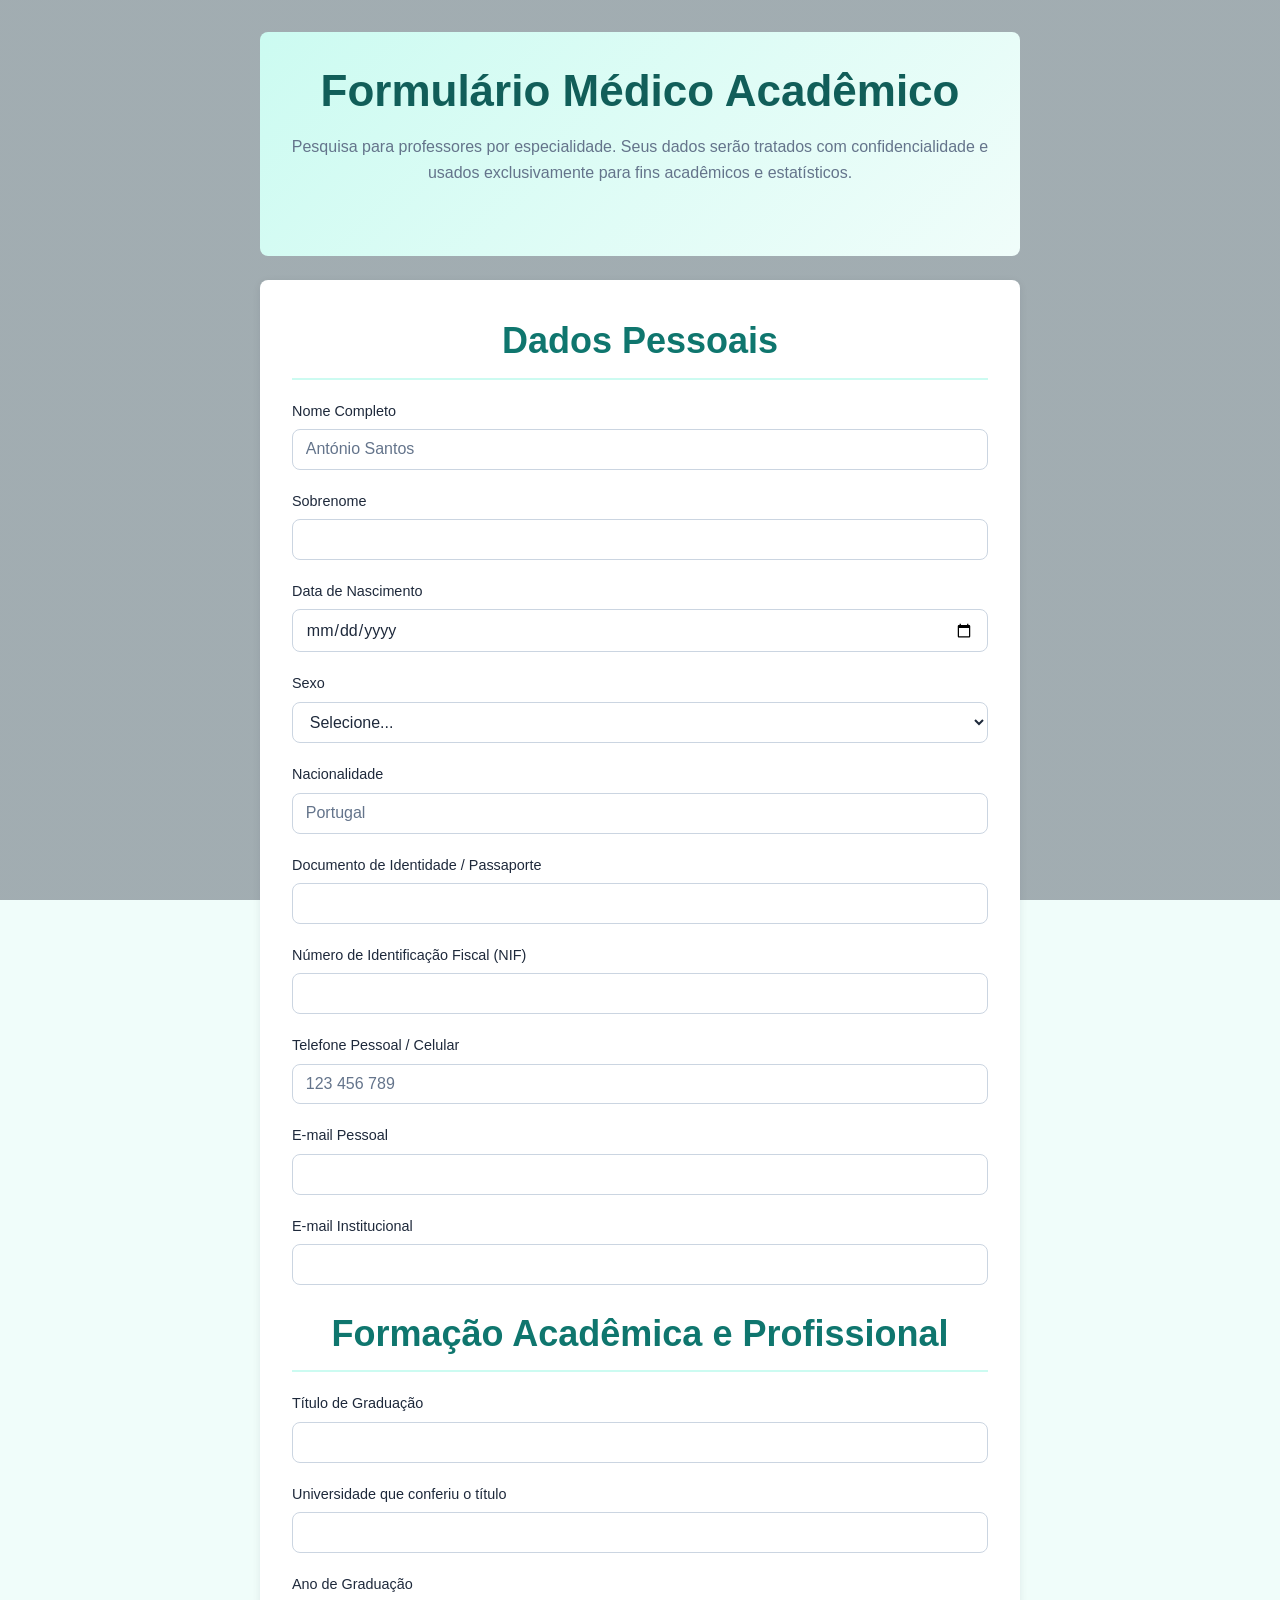
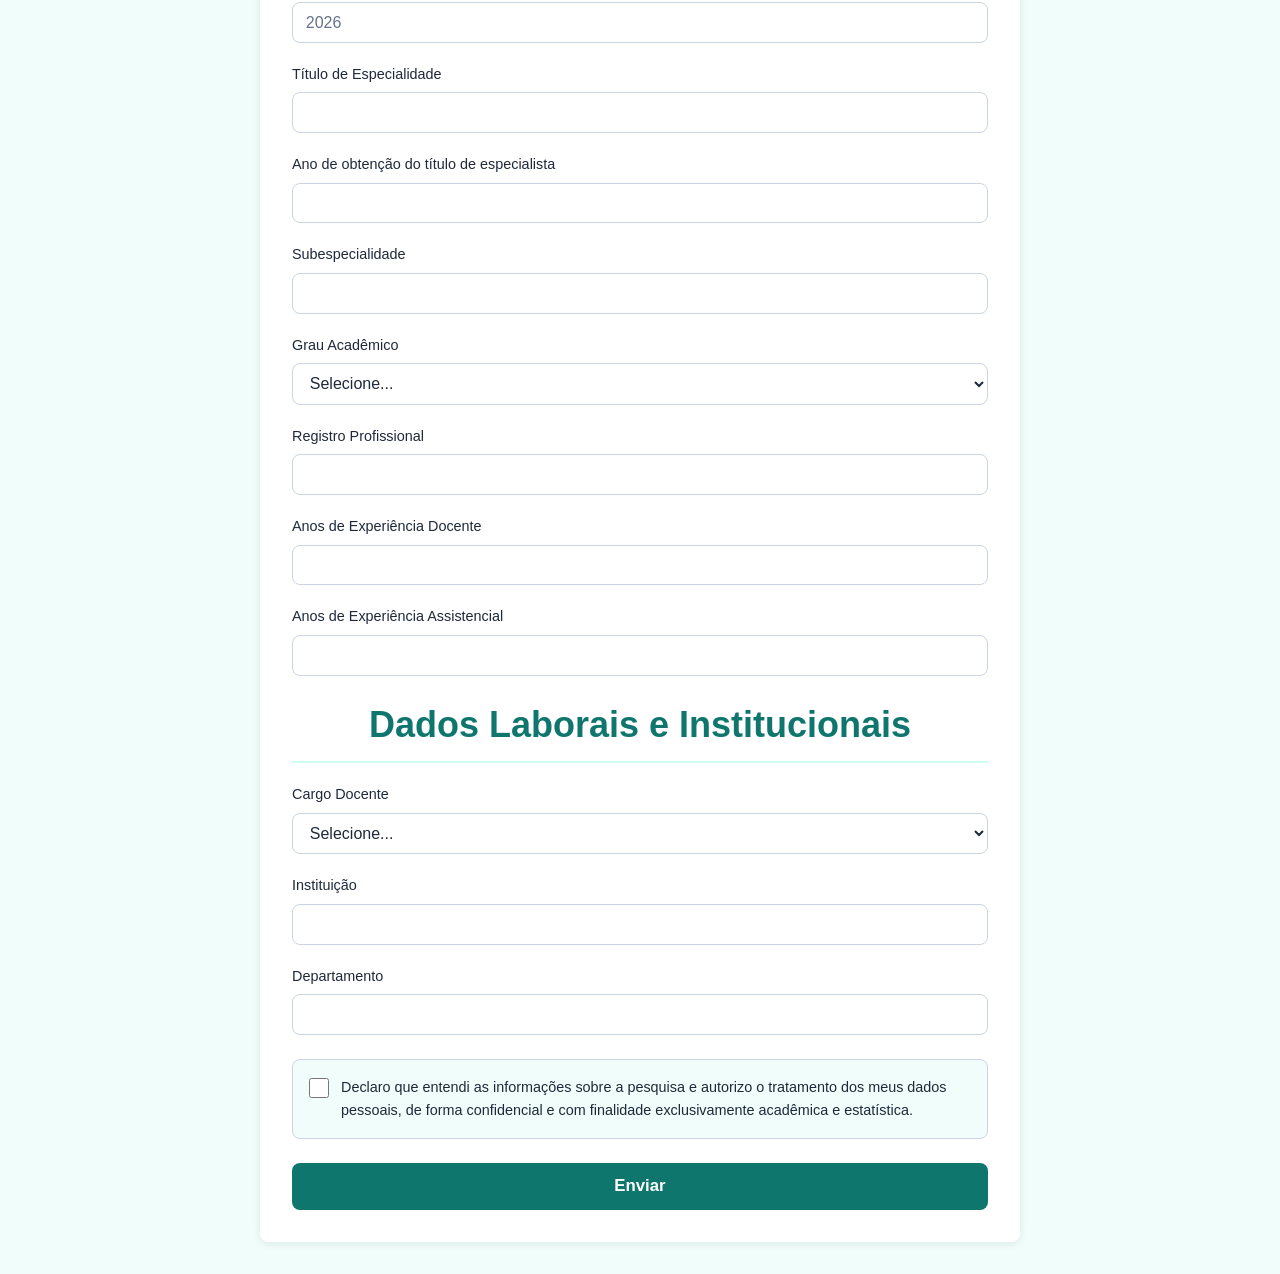
==== index.html @ b017fec6 "first commit" ====
<!DOCTYPE html>
<html lang="pt">
<head>
    <meta charset="UTF-8">
    <meta name="viewport" content="width=device-width, initial-scale=1.0">
    <title>Formulário Médico Acadêmico</title>
    <link rel="stylesheet" href="style.css">
</head>
<body>
    <div class="container">
        <main>
            <div class="contenedor-formulario">
                <h1 class="titulo-formulario">Formulário Médico Acadêmico</h1>
                <p class="subtitulo-general">Pesquisa para professores por especialidade. Seus dados serão tratados com confidencialidade e usados exclusivamente para fins acadêmicos e estatísticos.</p>
            </div>

            <form id="formulario" class="espaciado-formulario" novalidate>

                <!-- ==== Seção 1: Dados Pessoais ==== -->
                <h2 class="subtitulo">Dados Pessoais</h2>

                <div class="campo">
                    <label for="nombre" class="etiqueta">Nome Completo</label>
                    <input id="nombre" type="text" name="nombre" placeholder="António Santos" required class="entrada">
                </div>

                <div class="campo">
                    <label for="apellido" class="etiqueta">Sobrenome</label>
                    <input id="apellido" type="text" name="apellido" required class="entrada">
                </div>

                <div class="campo">
                    <label for="fecha_nacimiento" class="etiqueta">Data de Nascimento</label>
                    <input id="fecha_nacimiento" type="date" name="fecha_nacimiento" placeholder="10/10/1990" required class="entrada">
                </div>

                <div class="campo">
                    <label for="sexo" class="etiqueta">Sexo</label>
                    <select id="sexo" name="sexo" required class="entrada">
                        <option value="">Selecione...</option>
                        <option value="Masculino">Masculino</option>
                        <option value="Feminino">Feminino</option>
                        <option value="Outro">Outro</option>
                    </select>
                </div>

                <div class="campo">
                    <label for="nacionalidad" class="etiqueta">Nacionalidade</label>
                    <input id="nacionalidad" type="text" name="nacionalidad" placeholder="Portugal" required class="entrada">
                </div>

                <div class="campo">
                    <label for="documento" class="etiqueta">Documento de Identidade / Passaporte</label>
                    <input id="documento" type="text" name="documento" required class="entrada">
                </div>

                <div class="campo">
                    <label for="fiscal" class="etiqueta">Número de Identificação Fiscal (NIF)</label>
                    <input id="fiscal" type="text" name="fiscal" required class="entrada">
                </div>

                <div class="campo">
                    <label for="telefono" class="etiqueta">Telefone Pessoal / Celular</label>
                    <input id="telefono" type="tel" name="telefono" placeholder="123 456 789" required class="entrada">
                </div>

                <div class="campo">
                    <label for="correo_personal" class="etiqueta">E-mail Pessoal</label>
                    <input id="correo_personal" type="email" name="correo_personal" required class="entrada">
                </div>

                <div class="campo">
                    <label for="correo_institucional" class="etiqueta">E-mail Institucional</label>
                    <input id="correo_institucional" type="email" name="correo_institucional" required class="entrada">
                </div>

                <!-- ==== Seção 2: Formação Acadêmica e Profissional ==== -->
                <h2 class="subtitulo">Formação Acadêmica e Profissional</h2>

                <div class="campo">
                    <label for="titulo_grado" class="etiqueta">Título de Graduação</label>
                    <input id="titulo_grado" type="text" name="titulo_grado" required class="entrada">
                </div>

                <div class="campo">
                    <label for="universidad" class="etiqueta">Universidade que conferiu o título</label>
                    <input id="universidad" type="text" name="universidad" required class="entrada">
                </div>

                <div class="campo">
                    <label for="ano_graduacion" class="etiqueta">Ano de Graduação</label>
                    <input id="ano_graduacion" type="number" name="ano_graduacion" min="1900" max="2100" placeholder="2026" required class="entrada">
                </div>

                <div class="campo">
                    <label for="titulo_especialidad" class="etiqueta">Título de Especialidade</label>
                    <input id="titulo_especialidad" type="text" name="titulo_especialidad" required class="entrada">
                </div>

                <div class="campo">
                    <label for="ano_especialidad" class="etiqueta">Ano de obtenção do título de especialista</label>
                    <input id="ano_especialidad" type="number" name="ano_especialidad" min="1900" max="2100" required class="entrada">
                </div>

                <div class="campo">
                    <label for="subespecialidad" class="etiqueta">Subespecialidade</label>
                    <input id="subespecialidad" type="text" name="subespecialidad" required class="entrada">
                </div>

                <div class="campo">
                    <label for="grado_academico" class="etiqueta">Grau Acadêmico</label>
                    <select id="grado_academico" name="grado_academico" required class="entrada">
                        <option value="">Selecione...</option>
                        <option value="Graduado">Graduado</option>
                        <option value="Especialista">Especialista</option>
                        <option value="Mestre">Mestre</option>
                        <option value="Doutor">Doutor</option>
                        <option value="Pós-doutor">Pós-doutor</option>
                    </select>
                </div>

                <div class="campo">
                    <label for="registro_profesional" class="etiqueta">Registro Profissional</label>
                    <input id="registro_profesional" type="text" name="registro_profesional" required class="entrada">
                </div>

                <div class="campo">
                    <label for="anos_experiencia_docente" class="etiqueta">Anos de Experiência Docente</label>
                    <input id="anos_experiencia_docente" type="number" name="anos_experiencia_docente" min="0" max="80" required class="entrada">
                </div>

                <div class="campo">
                    <label for="anos_experiencia_assistencial" class="etiqueta">Anos de Experiência Assistencial</label>
                    <input id="anos_experiencia_assistencial" type="number" name="anos_experiencia_assistencial" min="0" max="80" required class="entrada">
                </div>

                <!-- ==== Seção 3: Dados Laborais e Institucionais ==== -->
                <h2 class="subtitulo">Dados Laborais e Institucionais</h2>

                <div class="campo">
                    <label for="cargo_docente" class="etiqueta">Cargo Docente</label>
                    <select id="cargo_docente" name="cargo_docente" required class="entrada">
                        <option value="">Selecione...</option>
                        <option value="Titular">Titular</option>
                        <option value="Associado">Associado</option>
                        <option value="Assistente">Assistente</option>
                        <option value="Convidado">Convidado</option>
                    </select>
                </div>

                <div class="campo">
                    <label for="institucion" class="etiqueta">Instituição</label>
                    <input id="institucion" type="text" name="institucion" required class="entrada">
                </div>

                <div class="campo">
                    <label for="departamento" class="etiqueta">Departamento</label>
                    <input id="departamento" type="text" name="departamento" required class="entrada">
                </div>

                <!-- ==== Consentimento informado ==== -->
                <div class="campo consentimiento">
                    <label class="etiqueta-consentimiento">
                        <input type="checkbox" id="consentimiento" name="consentimiento" value="aceito" required>
                        <span>Declaro que entendi as informações sobre a pesquisa e autorizo o tratamento dos meus dados pessoais, de forma confidencial e com finalidade exclusivamente acadêmica e estatística.</span>
                    </label>
                </div>

                <!-- ==== Botão enviar e feedback ==== -->
                <div class="estado" id="estado" role="status" aria-live="polite"></div>

                <button type="submit" id="botonEnviar" class="boton-enviar">Enviar</button>

            </form>
        </main>
    </div>
    <script>
        // URL base del backend. Dejar vacío en producción (Vercel sirve el
        // API en el mismo dominio bajo /api/*). Para desarrollo local con el
        // backend en localhost, apuntar a esta URL:
        //   window.FORMULARIO_API_URL = "http://localhost:8000";
    </script>
    <script src="app.js"></script>
</body>
</html>
---- style.css ----
/* ============================================================
   Formulário Médico Acadêmico - style.css
   Atributos/clases en español (convención de desarrollo)
   Textos visibles en portugués (contenido en el HTML)
   ============================================================ */

/* ---------- 1. Variables de paleta y tema ---------- */
:root {
    /* Paleta principal (profesional médica, tonos azules/teal) */
    --color-primario: #0f766e;          /* teal dark */
    --color-primario-oscuro: #115e59;
    --color-primario-claro: #ccfbf1;
    --color-enfasis: #047857;           /* emerald */

    /* Neutros */
    --color-fondo: #f0fdfa;
    --color-superficie: #ffffff;
    --color-texto: #1e293b;
    --color-texto-suave: #64748b;
    --color-borde: #cbd5e1;
    --color-error: #dc2626;
    --color-exito: #16a34a;
    --color-info: #2563eb;

    /* Tipografía */
    --fuente-base: "Calibri","Arial","Times New Roman";
    --tamano-base: 16px;

    /* Espaciado y forma */
    --radio-borde: 8px;
    --sombra: 0 2px 8px rgba(15, 23, 42, 0.08);

    /* Foco visible (accesibilidad) */
    --ancho-foco: 3px;
}

/* ---------- 2. Reset y base ---------- */
*,
*::before,
*::after {
    box-sizing: border-box;
    margin: 0;
    padding: 0;
}

html {
    font-size: var(--tamano-base);
}

body {
    font-family: var(--fuente-base);
    background-color: var(--color-fondo);
    /* Imagen de fondo (Unsplash) con overlay para legibilidad */
    background-image:
        linear-gradient(
            rgba(15, 23, 42, 0.35),
            rgba(15, 23, 42, 0.35)
        ),
        url("https://images.unsplash.com/photo-1579684385127-1ef15d508118?auto=format&fit=crop&w=1920&q=80");
    background-size: cover;
    background-position: center;
    background-repeat: no-repeat;
    background-attachment: fixed;
    color: var(--color-texto);
    line-height: 1.6;
    min-height: 100vh;
    padding: 2rem 1rem;
}

/* ---------- 3. Contenedor y encabezado ---------- */
.container {
    max-width: 760px;
    margin: 0 auto;
}

.titulo-formulario {
    color: var(--color-primario-oscuro);
    font-size: 2.75rem;
    font-weight: 700;
    text-align: center;
    margin-bottom: 0.5rem;
}

.subtitulo-general {
    color: var(--color-texto-suave);
    text-align: center;
    margin-bottom: 2.9rem;
}

.contenedor-formulario {
    background: linear-gradient(135deg, var(--color-primario-claro), var(--color-fondo));
    border-radius: var(--radio-borde);
    padding: 1.5rem;
    margin-bottom: 1.5rem;
}

/* ---------- 4. Formulario ---------- */
.espaciado-formulario {
    background-color: var(--color-superficie);
    border-radius: var(--radio-borde);
    padding: 2rem;
    box-shadow: var(--sombra);
}

.subtitulo {
    color: var(--color-primario);
    font-size: 2.25rem;
    font-weight: 600;
    border-bottom: 2px solid var(--color-primario-claro);
    padding-bottom: 0.5rem;
    margin: 2rem 0 1.25rem;
    font-weight: bold;
    font-display: block;
    text-align: center;
    margin-top: 10px;
}

.subtitulo:first-of-type {
    margin-top: 0;
}

/* ---------- 5. Campos ---------- */
.campo {
    margin-bottom: 1.25rem;
}

.etiqueta {
    display: block;
    font-weight: 500;
    font-size: 0.9rem;
    color: var(--color-texto);
    margin-bottom: 0.4rem;
}

.entrada {
    display: block;
    width: 100%;
    padding: 0.65rem 0.8rem;
    font-size: 1rem;
    font-family: inherit;
    color: var(--color-texto);
    background-color: var(--color-superficie);
    border: 1px solid var(--color-borde);
    border-radius: var(--radio-borde);
    transition: border-color 0.15s ease, box-shadow 0.15s ease;
}

.entrada::placeholder {
    color: var(--color-texto-suave);
}

/* Estado de error en campo (gestionado por app.js) */
.entrada.invalido {
    border-color: var(--color-error);
    box-shadow: 0 0 0 1px var(--color-error);
}

/* Foco visible (accesibilidad) */
.entrada:focus-visible {
    outline: var(--ancho-foco) solid var(--color-enfasis);
    outline-offset: 1px;
    border-color: var(--color-enfasis);
}

/* ---------- 6. Consentimiento ---------- */
.consentimiento {
    margin-top: 1.5rem;
    padding: 1rem;
    background-color: var(--color-fondo);
    border: 1px solid var(--color-borde);
    border-radius: var(--radio-borde);
}

.etiqueta-consentimiento {
    display: flex;
    align-items: flex-start;
    gap: 0.75rem;
    font-size: 0.9rem;
    color: var(--color-texto);
    cursor: pointer;
}

.etiqueta-consentimiento input[type="checkbox"] {
    width: 1.25rem;
    height: 1.25rem;
    margin-top: 0.15rem;
    accent-color: var(--color-primario);
    flex-shrink: 0;
}

/* ---------- 7. Botón enviar ---------- */
.boton-enviar {
    display: block;
    width: 100%;
    padding: 0.85rem 1rem;
    font-size: 1.05rem;
    font-weight: 600;
    font-family: inherit;
    color: #ffffff;
    background-color: var(--color-primario);
    border: none;
    border-radius: var(--radio-borde);
    cursor: pointer;
    margin-top: 1.5rem;
    transition: background-color 0.15s ease, transform 0.05s ease;
}

.boton-enviar:hover {
    background-color: var(--color-primario-oscuro);
}

.boton-enviar:active {
    transform: translateY(1px);
}

.boton-enviar:focus-visible {
    outline: var(--ancho-foco) solid var(--color-enfasis);
    outline-offset: 2px;
}

.boton-enviar:disabled {
    background-color: var(--color-texto-suave);
    cursor: not-allowed;
    opacity: 0.7;
}

/* ---------- 8. Estados de feedback (loading/success/error) ---------- */
.estado {
    margin-top: 1rem;
    padding: 0.9rem 1rem;
    border-radius: var(--radio-borde);
    font-size: 0.95rem;
    display: none;
}

.estado.visible {
    display: block;
}

.estado.estado-loading {
    background-color: var(--color-primario-claro);
    color: var(--color-primario-oscuro);
    border: 1px solid var(--color-primario);
}

.estado.estado-exito {
    background-color: #dcfce7;
    color: var(--color-exito);
    border: 1px solid var(--color-exito);
}

.estado.estado-error {
    background-color: #fee2e2;
    color: var(--color-error);
    border: 1px solid var(--color-error);
}

/* Spinner para estado loading */
.spinner {
    display: inline-block;
    width: 1rem;
    height: 1rem;
    border: 2px solid rgba(15, 118, 110, 0.3);
    border-top-color: var(--color-primario);
    border-radius: 50%;
    animation: girar 0.7s linear infinite;
    vertical-align: middle;
    margin-right: 0.5rem;
}

@keyframes girar {
    to {
        transform: rotate(360deg);
    }
}

/* ---------- 9. Responsividad ---------- */
@media (max-width: 600px) {
    body {
        padding: 1rem 0.75rem;
    }

    .espaciado-formulario {
        padding: 1.25rem;
    }

    .titulo-formulario {
        font-size: 1.4rem;
    }

    .container {
        max-width: 100%;
    }
}

/* ---------- 10. Preferencia de movimiento reducido ---------- */
@media (prefers-reduced-motion: reduce) {
    * {
        animation-duration: 0.01ms !important;
        animation-iteration-count: 1 !important;
        transition-duration: 0.01ms !important;
    }
}
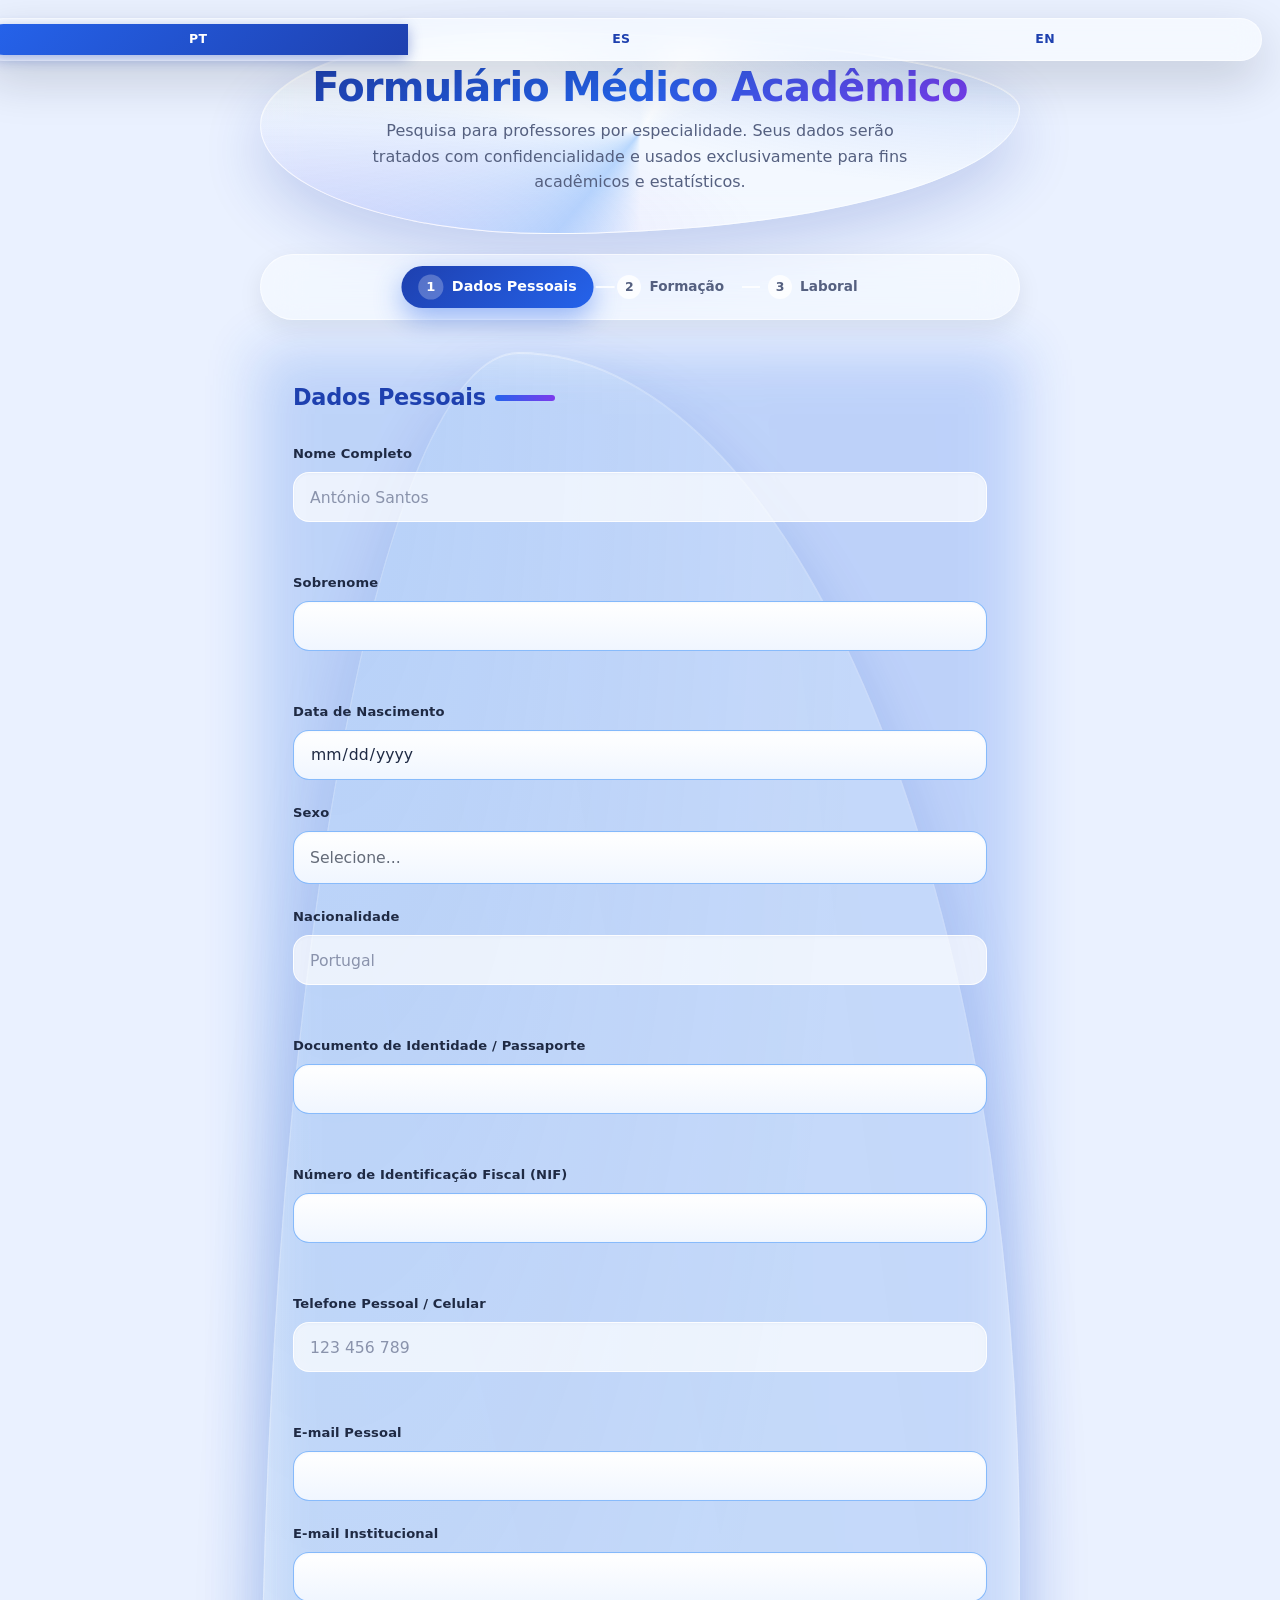
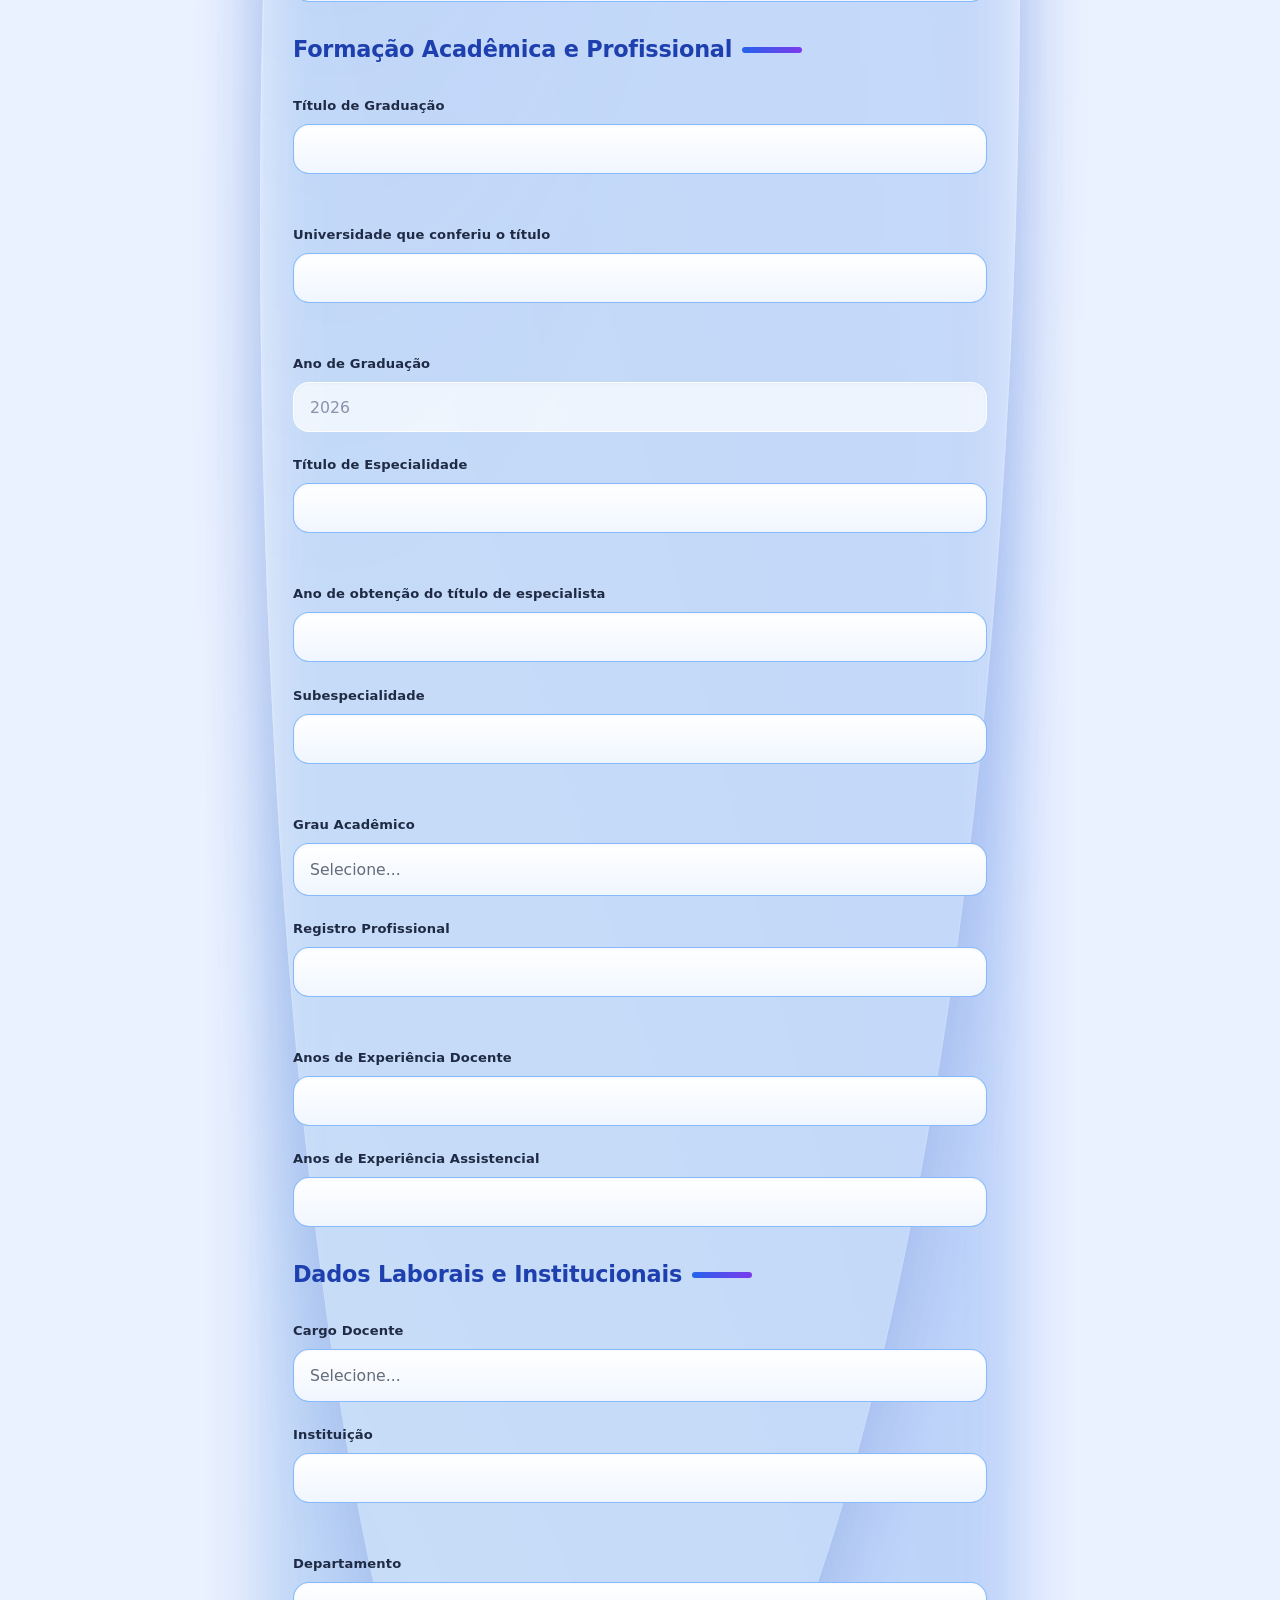
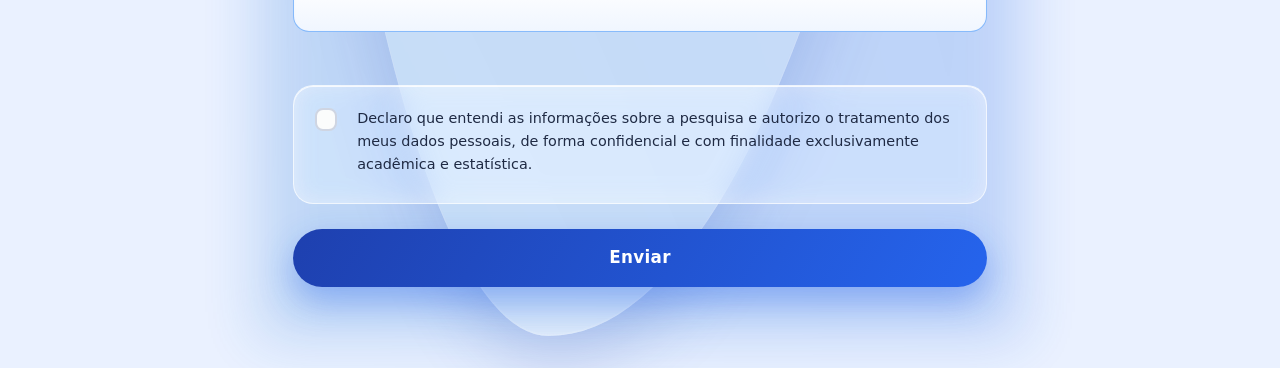
==== commit edd91e3e: "Second Commit" ====
--- a/index.html
+++ b/index.html
@@ -3,21 +3,54 @@
 <head>
     <meta charset="UTF-8">
     <meta name="viewport" content="width=device-width, initial-scale=1.0">
+    <meta name="description" content="Formulário Médico Acadêmico — pesquisa para professores por especialidade. Seus dados são tratados com confidencialidade.">
+    <meta name="theme-color" content="#1E40AF">
+    <link rel="icon" type="image/svg+xml" href="favicon.svg">
     <title>Formulário Médico Acadêmico</title>
+    <link rel="stylesheet" href="pico.min.css">
     <link rel="stylesheet" href="style.css">
 </head>
 <body>
+    <!-- Escena de fondo orgánica (orbes animados, CSS puro) -->
+    <div id="escena-fondo" aria-hidden="true">
+        <i style="width:180px;height:180px;top:8%;left:6%;background:linear-gradient(135deg,rgba(96,165,250,.35),rgba(37,99,235,.08));animation-duration:17s"></i>
+        <i style="width:120px;height:120px;top:22%;right:8%;background:linear-gradient(135deg,rgba(124,58,237,.32),rgba(37,99,235,.06));animation-duration:22s;animation-delay:-4s"></i>
+        <i style="width:90px;height:90px;bottom:16%;left:12%;background:linear-gradient(135deg,rgba(16,185,129,.3),rgba(37,99,235,.05));animation-duration:19s;animation-delay:-8s"></i>
+        <i style="width:140px;height:140px;bottom:10%;right:14%;background:linear-gradient(135deg,rgba(37,99,235,.34),rgba(124,58,237,.07));animation-duration:24s;animation-delay:-2s"></i>
+        <i style="width:70px;height:70px;top:64%;left:28%;background:linear-gradient(135deg,rgba(255,255,255,.5),rgba(96,165,250,.1));animation-duration:15s;animation-delay:-6s"></i>
+    </div>
+    <div class="selector-idioma" role="group" aria-label="Idioma / Language / Idioma">
+        <button type="button" class="idioma-btn" data-idioma="pt" lang="pt" aria-pressed="true">PT</button>
+        <button type="button" class="idioma-btn" data-idioma="es" lang="es" aria-pressed="false">ES</button>
+        <button type="button" class="idioma-btn" data-idioma="en" lang="en" aria-pressed="false">EN</button>
+    </div>
     <div class="container">
         <main>
             <div class="contenedor-formulario">
-                <h1 class="titulo-formulario">Formulário Médico Acadêmico</h1>
-                <p class="subtitulo-general">Pesquisa para professores por especialidade. Seus dados serão tratados com confidencialidade e usados exclusivamente para fins acadêmicos e estatísticos.</p>
+                <h1 class="titulo-formulario" data-i18n="titulo">Formulário Médico Acadêmico</h1>
+                <p class="subtitulo-general" data-i18n="subtitulo">Pesquisa para professores por especialidade. Seus dados serão tratados com confidencialidade e usados exclusivamente para fins acadêmicos e estatísticos.</p>
             </div>
 
+            <!-- Indicador de passos (morphing Liquid) -->
+            <nav class="stepper" aria-label="Progresso do formulário">
+                <span class="step ativo" data-objetivo="secao-dados-pessoais">
+                    <span class="step-num" aria-hidden="true">1</span>
+                    <span data-i18n="paso1">Dados Pessoais</span>
+                </span>
+                <span class="step" data-objetivo="secao-formacao">
+                    <span class="step-num" aria-hidden="true">2</span>
+                    <span data-i18n="paso2">Formação</span>
+                </span>
+                <span class="step" data-objetivo="secao-laboral">
+                    <span class="step-num" aria-hidden="true">3</span>
+                    <span data-i18n="paso3">Laboral</span>
+                </span>
+            </nav>
+
             <form id="formulario" class="espaciado-formulario" novalidate>
 
                 <!-- ==== Seção 1: Dados Pessoais ==== -->
-                <h2 class="subtitulo">Dados Pessoais</h2>
+                <h2 class="subtitulo" id="secao-dados-pessoais" data-i18n="secao1">Dados Pessoais</h2>
 
                 <div class="campo">
                     <label for="nombre" class="etiqueta">Nome Completo</label>
@@ -75,7 +108,7 @@
                 </div>
 
                 <!-- ==== Seção 2: Formação Acadêmica e Profissional ==== -->
-                <h2 class="subtitulo">Formação Acadêmica e Profissional</h2>
+                <h2 class="subtitulo" id="secao-formacao" data-i18n="secao2">Formação Acadêmica e Profissional</h2>
 
                 <div class="campo">
                     <label for="titulo_grado" class="etiqueta">Título de Graduação</label>
@@ -135,7 +168,7 @@
                 </div>
 
                 <!-- ==== Seção 3: Dados Laborais e Institucionais ==== -->
-                <h2 class="subtitulo">Dados Laborais e Institucionais</h2>
+                <h2 class="subtitulo" id="secao-laboral" data-i18n="secao3">Dados Laborais e Institucionais</h2>
 
                 <div class="campo">
                     <label for="cargo_docente" class="etiqueta">Cargo Docente</label>
@@ -162,7 +195,7 @@
                 <div class="campo consentimiento">
                     <label class="etiqueta-consentimiento">
                         <input type="checkbox" id="consentimiento" name="consentimiento" value="aceito" required>
-                        <span>Declaro que entendi as informações sobre a pesquisa e autorizo o tratamento dos meus dados pessoais, de forma confidencial e com finalidade exclusivamente acadêmica e estatística.</span>
+                        <span data-i18n="consentimiento">Declaro que entendi as informações sobre a pesquisa e autorizo o tratamento dos meus dados pessoais, de forma confidencial e com finalidade exclusivamente acadêmica e estatística.</span>
                     </label>
                 </div>
 
--- a/pico.min.css
+++ b/pico.min.css
@@ -0,0 +1,4 @@
+@charset "UTF-8";/*!
+ * Pico CSS ✨ v2.0.6 (https://picocss.com)
+ * Copyright 2019-2024 - Licensed under MIT
+ */:root{--pico-font-family-emoji:"Apple Color Emoji","Segoe UI Emoji","Segoe UI Symbol","Noto Color Emoji";--pico-font-family-sans-serif:system-ui,"Segoe UI",Roboto,Oxygen,Ubuntu,Cantarell,Helvetica,Arial,"Helvetica Neue",sans-serif,var(--pico-font-family-emoji);--pico-font-family-monospace:ui-monospace,SFMono-Regular,"SF Mono",Menlo,Consolas,"Liberation Mono",monospace,var(--pico-font-family-emoji);--pico-font-family:var(--pico-font-family-sans-serif);--pico-line-height:1.5;--pico-font-weight:400;--pico-font-size:100%;--pico-text-underline-offset:0.1rem;--pico-border-radius:0.25rem;--pico-border-width:0.0625rem;--pico-outline-width:0.125rem;--pico-transition:0.2s ease-in-out;--pico-spacing:1rem;--pico-typography-spacing-vertical:1rem;--pico-block-spacing-vertical:var(--pico-spacing);--pico-block-spacing-horizontal:var(--pico-spacing);--pico-grid-column-gap:var(--pico-spacing);--pico-grid-row-gap:var(--pico-spacing);--pico-form-element-spacing-vertical:0.75rem;--pico-form-element-spacing-horizontal:1rem;--pico-group-box-shadow:0 0 0 rgba(0, 0, 0, 0);--pico-group-box-shadow-focus-with-button:0 0 0 var(--pico-outline-width) var(--pico-primary-focus);--pico-group-box-shadow-focus-with-input:0 0 0 0.0625rem var(--pico-form-element-border-color);--pico-modal-overlay-backdrop-filter:blur(0.375rem);--pico-nav-element-spacing-vertical:1rem;--pico-nav-element-spacing-horizontal:0.5rem;--pico-nav-link-spacing-vertical:0.5rem;--pico-nav-link-spacing-horizontal:0.5rem;--pico-nav-breadcrumb-divider:">";--pico-icon-checkbox:url("data:image/svg+xml,%3Csvg xmlns='http://www.w3.org/2000/svg' width='24' height='24' viewBox='0 0 24 24' fill='none' stroke='rgb(255, 255, 255)' stroke-width='4' stroke-linecap='round' stroke-linejoin='round'%3E%3Cpolyline points='20 6 9 17 4 12'%3E%3C/polyline%3E%3C/svg%3E");--pico-icon-minus:url("data:image/svg+xml,%3Csvg xmlns='http://www.w3.org/2000/svg' width='24' height='24' viewBox='0 0 24 24' fill='none' stroke='rgb(255, 255, 255)' stroke-width='4' stroke-linecap='round' stroke-linejoin='round'%3E%3Cline x1='5' y1='12' x2='19' y2='12'%3E%3C/line%3E%3C/svg%3E");--pico-icon-chevron:url("data:image/svg+xml,%3Csvg xmlns='http://www.w3.org/2000/svg' width='24' height='24' viewBox='0 0 24 24' fill='none' stroke='rgb(136, 145, 164)' stroke-width='2' stroke-linecap='round' stroke-linejoin='round'%3E%3Cpolyline points='6 9 12 15 18 9'%3E%3C/polyline%3E%3C/svg%3E");--pico-icon-date:url("data:image/svg+xml,%3Csvg xmlns='http://www.w3.org/2000/svg' width='24' height='24' viewBox='0 0 24 24' fill='none' stroke='rgb(136, 145, 164)' stroke-width='2' stroke-linecap='round' stroke-linejoin='round'%3E%3Crect x='3' y='4' width='18' height='18' rx='2' ry='2'%3E%3C/rect%3E%3Cline x1='16' y1='2' x2='16' y2='6'%3E%3C/line%3E%3Cline x1='8' y1='2' x2='8' y2='6'%3E%3C/line%3E%3Cline x1='3' y1='10' x2='21' y2='10'%3E%3C/line%3E%3C/svg%3E");--pico-icon-time:url("data:image/svg+xml,%3Csvg xmlns='http://www.w3.org/2000/svg' width='24' height='24' viewBox='0 0 24 24' fill='none' stroke='rgb(136, 145, 164)' stroke-width='2' stroke-linecap='round' stroke-linejoin='round'%3E%3Ccircle cx='12' cy='12' r='10'%3E%3C/circle%3E%3Cpolyline points='12 6 12 12 16 14'%3E%3C/polyline%3E%3C/svg%3E");--pico-icon-search:url("data:image/svg+xml,%3Csvg xmlns='http://www.w3.org/2000/svg' width='24' height='24' viewBox='0 0 24 24' fill='none' stroke='rgb(136, 145, 164)' stroke-width='1.5' stroke-linecap='round' stroke-linejoin='round'%3E%3Ccircle cx='11' cy='11' r='8'%3E%3C/circle%3E%3Cline x1='21' y1='21' x2='16.65' y2='16.65'%3E%3C/line%3E%3C/svg%3E");--pico-icon-close:url("data:image/svg+xml,%3Csvg xmlns='http://www.w3.org/2000/svg' width='24' height='24' viewBox='0 0 24 24' fill='none' stroke='rgb(136, 145, 164)' stroke-width='3' stroke-linecap='round' stroke-linejoin='round'%3E%3Cline x1='18' y1='6' x2='6' y2='18'%3E%3C/line%3E%3Cline x1='6' y1='6' x2='18' y2='18'%3E%3C/line%3E%3C/svg%3E");--pico-icon-loading:url("data:image/svg+xml,%3Csvg fill='none' height='24' width='24' viewBox='0 0 24 24' xmlns='http://www.w3.org/2000/svg' %3E%3Cstyle%3E g %7B animation: rotate 2s linear infinite; transform-origin: center center; %7D circle %7B stroke-dasharray: 75,100; stroke-dashoffset: -5; animation: dash 1.5s ease-in-out infinite; stroke-linecap: round; %7D @keyframes rotate %7B 0%25 %7B transform: rotate(0deg); %7D 100%25 %7B transform: rotate(360deg); %7D %7D @keyframes dash %7B 0%25 %7B stroke-dasharray: 1,100; stroke-dashoffset: 0; %7D 50%25 %7B stroke-dasharray: 44.5,100; stroke-dashoffset: -17.5; %7D 100%25 %7B stroke-dasharray: 44.5,100; stroke-dashoffset: -62; %7D %7D %3C/style%3E%3Cg%3E%3Ccircle cx='12' cy='12' r='10' fill='none' stroke='rgb(136, 145, 164)' stroke-width='4' /%3E%3C/g%3E%3C/svg%3E")}@media (min-width:576px){:root{--pico-font-size:106.25%}}@media (min-width:768px){:root{--pico-font-size:112.5%}}@media (min-width:1024px){:root{--pico-font-size:118.75%}}@media (min-width:1280px){:root{--pico-font-size:125%}}@media (min-width:1536px){:root{--pico-font-size:131.25%}}a{--pico-text-decoration:underline}a.contrast,a.secondary{--pico-text-decoration:underline}small{--pico-font-size:0.875em}h1,h2,h3,h4,h5,h6{--pico-font-weight:700}h1{--pico-font-size:2rem;--pico-line-height:1.125;--pico-typography-spacing-top:3rem}h2{--pico-font-size:1.75rem;--pico-line-height:1.15;--pico-typography-spacing-top:2.625rem}h3{--pico-font-size:1.5rem;--pico-line-height:1.175;--pico-typography-spacing-top:2.25rem}h4{--pico-font-size:1.25rem;--pico-line-height:1.2;--pico-typography-spacing-top:1.874rem}h5{--pico-font-size:1.125rem;--pico-line-height:1.225;--pico-typography-spacing-top:1.6875rem}h6{--pico-font-size:1rem;--pico-line-height:1.25;--pico-typography-spacing-top:1.5rem}tfoot td,tfoot th,thead td,thead th{--pico-font-weight:600;--pico-border-width:0.1875rem}code,kbd,pre,samp{--pico-font-family:var(--pico-font-family-monospace)}kbd{--pico-font-weight:bolder}:where(select,textarea),input:not([type=submit],[type=button],[type=reset],[type=checkbox],[type=radio],[type=file]){--pico-outline-width:0.0625rem}[type=search]{--pico-border-radius:5rem}[type=checkbox],[type=radio]{--pico-border-width:0.125rem}[type=checkbox][role=switch]{--pico-border-width:0.1875rem}details.dropdown summary:not([role=button]){--pico-outline-width:0.0625rem}nav details.dropdown summary:focus-visible{--pico-outline-width:0.125rem}[role=search]{--pico-border-radius:5rem}[role=group]:has(button.secondary:focus,[type=submit].secondary:focus,[type=button].secondary:focus,[role=button].secondary:focus),[role=search]:has(button.secondary:focus,[type=submit].secondary:focus,[type=button].secondary:focus,[role=button].secondary:focus){--pico-group-box-shadow-focus-with-button:0 0 0 var(--pico-outline-width) var(--pico-secondary-focus)}[role=group]:has(button.contrast:focus,[type=submit].contrast:focus,[type=button].contrast:focus,[role=button].contrast:focus),[role=search]:has(button.contrast:focus,[type=submit].contrast:focus,[type=button].contrast:focus,[role=button].contrast:focus){--pico-group-box-shadow-focus-with-button:0 0 0 var(--pico-outline-width) var(--pico-contrast-focus)}[role=group] [role=button],[role=group] [type=button],[role=group] [type=submit],[role=group] button,[role=search] [role=button],[role=search] [type=button],[role=search] [type=submit],[role=search] button{--pico-form-element-spacing-horizontal:2rem}details summary[role=button]:not(.outline)::after{filter:brightness(0) invert(1)}[aria-busy=true]:not(input,select,textarea):is(button,[type=submit],[type=button],[type=reset],[role=button]):not(.outline)::before{filter:brightness(0) invert(1)}:root:not([data-theme=dark]),[data-theme=light]{--pico-background-color:#fff;--pico-color:#373c44;--pico-text-selection-color:rgba(2, 154, 232, 0.25);--pico-muted-color:#646b79;--pico-muted-border-color:#e7eaf0;--pico-primary:#0172ad;--pico-primary-background:#0172ad;--pico-primary-border:var(--pico-primary-background);--pico-primary-underline:rgba(1, 114, 173, 0.5);--pico-primary-hover:#015887;--pico-primary-hover-background:#02659a;--pico-primary-hover-border:var(--pico-primary-hover-background);--pico-primary-hover-underline:var(--pico-primary-hover);--pico-primary-focus:rgba(2, 154, 232, 0.5);--pico-primary-inverse:#fff;--pico-secondary:#5d6b89;--pico-secondary-background:#525f7a;--pico-secondary-border:var(--pico-secondary-background);--pico-secondary-underline:rgba(93, 107, 137, 0.5);--pico-secondary-hover:#48536b;--pico-secondary-hover-background:#48536b;--pico-secondary-hover-border:var(--pico-secondary-hover-background);--pico-secondary-hover-underline:var(--pico-secondary-hover);--pico-secondary-focus:rgba(93, 107, 137, 0.25);--pico-secondary-inverse:#fff;--pico-contrast:#181c25;--pico-contrast-background:#181c25;--pico-contrast-border:var(--pico-contrast-background);--pico-contrast-underline:rgba(24, 28, 37, 0.5);--pico-contrast-hover:#000;--pico-contrast-hover-background:#000;--pico-contrast-hover-border:var(--pico-contrast-hover-background);--pico-contrast-hover-underline:var(--pico-secondary-hover);--pico-contrast-focus:rgba(93, 107, 137, 0.25);--pico-contrast-inverse:#fff;--pico-box-shadow:0.0145rem 0.029rem 0.174rem rgba(129, 145, 181, 0.01698),0.0335rem 0.067rem 0.402rem rgba(129, 145, 181, 0.024),0.0625rem 0.125rem 0.75rem rgba(129, 145, 181, 0.03),0.1125rem 0.225rem 1.35rem rgba(129, 145, 181, 0.036),0.2085rem 0.417rem 2.502rem rgba(129, 145, 181, 0.04302),0.5rem 1rem 6rem rgba(129, 145, 181, 0.06),0 0 0 0.0625rem rgba(129, 145, 181, 0.015);--pico-h1-color:#2d3138;--pico-h2-color:#373c44;--pico-h3-color:#424751;--pico-h4-color:#4d535e;--pico-h5-color:#5c6370;--pico-h6-color:#646b79;--pico-mark-background-color:#fde7c0;--pico-mark-color:#0f1114;--pico-ins-color:#1d6a54;--pico-del-color:#883935;--pico-blockquote-border-color:var(--pico-muted-border-color);--pico-blockquote-footer-color:var(--pico-muted-color);--pico-button-box-shadow:0 0 0 rgba(0, 0, 0, 0);--pico-button-hover-box-shadow:0 0 0 rgba(0, 0, 0, 0);--pico-table-border-color:var(--pico-muted-border-color);--pico-table-row-stripped-background-color:rgba(111, 120, 135, 0.0375);--pico-code-background-color:#f3f5f7;--pico-code-color:#646b79;--pico-code-kbd-background-color:var(--pico-color);--pico-code-kbd-color:var(--pico-background-color);--pico-form-element-background-color:#fbfcfc;--pico-form-element-selected-background-color:#dfe3eb;--pico-form-element-border-color:#cfd5e2;--pico-form-element-color:#23262c;--pico-form-element-placeholder-color:var(--pico-muted-color);--pico-form-element-active-background-color:#fff;--pico-form-element-active-border-color:var(--pico-primary-border);--pico-form-element-focus-color:var(--pico-primary-border);--pico-form-element-disabled-opacity:0.5;--pico-form-element-invalid-border-color:#b86a6b;--pico-form-element-invalid-active-border-color:#c84f48;--pico-form-element-invalid-focus-color:var(--pico-form-element-invalid-active-border-color);--pico-form-element-valid-border-color:#4c9b8a;--pico-form-element-valid-active-border-color:#279977;--pico-form-element-valid-focus-color:var(--pico-form-element-valid-active-border-color);--pico-switch-background-color:#bfc7d9;--pico-switch-checked-background-color:var(--pico-primary-background);--pico-switch-color:#fff;--pico-switch-thumb-box-shadow:0 0 0 rgba(0, 0, 0, 0);--pico-range-border-color:#dfe3eb;--pico-range-active-border-color:#bfc7d9;--pico-range-thumb-border-color:var(--pico-background-color);--pico-range-thumb-color:var(--pico-secondary-background);--pico-range-thumb-active-color:var(--pico-primary-background);--pico-accordion-border-color:var(--pico-muted-border-color);--pico-accordion-active-summary-color:var(--pico-primary-hover);--pico-accordion-close-summary-color:var(--pico-color);--pico-accordion-open-summary-color:var(--pico-muted-color);--pico-card-background-color:var(--pico-background-color);--pico-card-border-color:var(--pico-muted-border-color);--pico-card-box-shadow:var(--pico-box-shadow);--pico-card-sectioning-background-color:#fbfcfc;--pico-dropdown-background-color:#fff;--pico-dropdown-border-color:#eff1f4;--pico-dropdown-box-shadow:var(--pico-box-shadow);--pico-dropdown-color:var(--pico-color);--pico-dropdown-hover-background-color:#eff1f4;--pico-loading-spinner-opacity:0.5;--pico-modal-overlay-background-color:rgba(232, 234, 237, 0.75);--pico-progress-background-color:#dfe3eb;--pico-progress-color:var(--pico-primary-background);--pico-tooltip-background-color:var(--pico-contrast-background);--pico-tooltip-color:var(--pico-contrast-inverse);--pico-icon-valid:url("data:image/svg+xml,%3Csvg xmlns='http://www.w3.org/2000/svg' width='24' height='24' viewBox='0 0 24 24' fill='none' stroke='rgb(76, 155, 138)' stroke-width='2' stroke-linecap='round' stroke-linejoin='round'%3E%3Cpolyline points='20 6 9 17 4 12'%3E%3C/polyline%3E%3C/svg%3E");--pico-icon-invalid:url("data:image/svg+xml,%3Csvg xmlns='http://www.w3.org/2000/svg' width='24' height='24' viewBox='0 0 24 24' fill='none' stroke='rgb(200, 79, 72)' stroke-width='2' stroke-linecap='round' stroke-linejoin='round'%3E%3Ccircle cx='12' cy='12' r='10'%3E%3C/circle%3E%3Cline x1='12' y1='8' x2='12' y2='12'%3E%3C/line%3E%3Cline x1='12' y1='16' x2='12.01' y2='16'%3E%3C/line%3E%3C/svg%3E");color-scheme:light}:root:not([data-theme=dark]) input:is([type=submit],[type=button],[type=reset],[type=checkbox],[type=radio],[type=file]),[data-theme=light] input:is([type=submit],[type=button],[type=reset],[type=checkbox],[type=radio],[type=file]){--pico-form-element-focus-color:var(--pico-primary-focus)}@media only screen and (prefers-color-scheme:dark){:root:not([data-theme]){--pico-background-color:#13171f;--pico-color:#c2c7d0;--pico-text-selection-color:rgba(1, 170, 255, 0.1875);--pico-muted-color:#7b8495;--pico-muted-border-color:#202632;--pico-primary:#01aaff;--pico-primary-background:#0172ad;--pico-primary-border:var(--pico-primary-background);--pico-primary-underline:rgba(1, 170, 255, 0.5);--pico-primary-hover:#79c0ff;--pico-primary-hover-background:#017fc0;--pico-primary-hover-border:var(--pico-primary-hover-background);--pico-primary-hover-underline:var(--pico-primary-hover);--pico-primary-focus:rgba(1, 170, 255, 0.375);--pico-primary-inverse:#fff;--pico-secondary:#969eaf;--pico-secondary-background:#525f7a;--pico-secondary-border:var(--pico-secondary-background);--pico-secondary-underline:rgba(150, 158, 175, 0.5);--pico-secondary-hover:#b3b9c5;--pico-secondary-hover-background:#5d6b89;--pico-secondary-hover-border:var(--pico-secondary-hover-background);--pico-secondary-hover-underline:var(--pico-secondary-hover);--pico-secondary-focus:rgba(144, 158, 190, 0.25);--pico-secondary-inverse:#fff;--pico-contrast:#dfe3eb;--pico-contrast-background:#eff1f4;--pico-contrast-border:var(--pico-contrast-background);--pico-contrast-underline:rgba(223, 227, 235, 0.5);--pico-contrast-hover:#fff;--pico-contrast-hover-background:#fff;--pico-contrast-hover-border:var(--pico-contrast-hover-background);--pico-contrast-hover-underline:var(--pico-contrast-hover);--pico-contrast-focus:rgba(207, 213, 226, 0.25);--pico-contrast-inverse:#000;--pico-box-shadow:0.0145rem 0.029rem 0.174rem rgba(7, 9, 12, 0.01698),0.0335rem 0.067rem 0.402rem rgba(7, 9, 12, 0.024),0.0625rem 0.125rem 0.75rem rgba(7, 9, 12, 0.03),0.1125rem 0.225rem 1.35rem rgba(7, 9, 12, 0.036),0.2085rem 0.417rem 2.502rem rgba(7, 9, 12, 0.04302),0.5rem 1rem 6rem rgba(7, 9, 12, 0.06),0 0 0 0.0625rem rgba(7, 9, 12, 0.015);--pico-h1-color:#f0f1f3;--pico-h2-color:#e0e3e7;--pico-h3-color:#c2c7d0;--pico-h4-color:#b3b9c5;--pico-h5-color:#a4acba;--pico-h6-color:#8891a4;--pico-mark-background-color:#014063;--pico-mark-color:#fff;--pico-ins-color:#62af9a;--pico-del-color:#ce7e7b;--pico-blockquote-border-color:var(--pico-muted-border-color);--pico-blockquote-footer-color:var(--pico-muted-color);--pico-button-box-shadow:0 0 0 rgba(0, 0, 0, 0);--pico-button-hover-box-shadow:0 0 0 rgba(0, 0, 0, 0);--pico-table-border-color:var(--pico-muted-border-color);--pico-table-row-stripped-background-color:rgba(111, 120, 135, 0.0375);--pico-code-background-color:#1a1f28;--pico-code-color:#8891a4;--pico-code-kbd-background-color:var(--pico-color);--pico-code-kbd-color:var(--pico-background-color);--pico-form-element-background-color:#1c212c;--pico-form-element-selected-background-color:#2a3140;--pico-form-element-border-color:#2a3140;--pico-form-element-color:#e0e3e7;--pico-form-element-placeholder-color:#8891a4;--pico-form-element-active-background-color:#1a1f28;--pico-form-element-active-border-color:var(--pico-primary-border);--pico-form-element-focus-color:var(--pico-primary-border);--pico-form-element-disabled-opacity:0.5;--pico-form-element-invalid-border-color:#964a50;--pico-form-element-invalid-active-border-color:#b7403b;--pico-form-element-invalid-focus-color:var(--pico-form-element-invalid-active-border-color);--pico-form-element-valid-border-color:#2a7b6f;--pico-form-element-valid-active-border-color:#16896a;--pico-form-element-valid-focus-color:var(--pico-form-element-valid-active-border-color);--pico-switch-background-color:#333c4e;--pico-switch-checked-background-color:var(--pico-primary-background);--pico-switch-color:#fff;--pico-switch-thumb-box-shadow:0 0 0 rgba(0, 0, 0, 0);--pico-range-border-color:#202632;--pico-range-active-border-color:#2a3140;--pico-range-thumb-border-color:var(--pico-background-color);--pico-range-thumb-color:var(--pico-secondary-background);--pico-range-thumb-active-color:var(--pico-primary-background);--pico-accordion-border-color:var(--pico-muted-border-color);--pico-accordion-active-summary-color:var(--pico-primary-hover);--pico-accordion-close-summary-color:var(--pico-color);--pico-accordion-open-summary-color:var(--pico-muted-color);--pico-card-background-color:#181c25;--pico-card-border-color:var(--pico-card-background-color);--pico-card-box-shadow:var(--pico-box-shadow);--pico-card-sectioning-background-color:#1a1f28;--pico-dropdown-background-color:#181c25;--pico-dropdown-border-color:#202632;--pico-dropdown-box-shadow:var(--pico-box-shadow);--pico-dropdown-color:var(--pico-color);--pico-dropdown-hover-background-color:#202632;--pico-loading-spinner-opacity:0.5;--pico-modal-overlay-background-color:rgba(8, 9, 10, 0.75);--pico-progress-background-color:#202632;--pico-progress-color:var(--pico-primary-background);--pico-tooltip-background-color:var(--pico-contrast-background);--pico-tooltip-color:var(--pico-contrast-inverse);--pico-icon-valid:url("data:image/svg+xml,%3Csvg xmlns='http://www.w3.org/2000/svg' width='24' height='24' viewBox='0 0 24 24' fill='none' stroke='rgb(42, 123, 111)' stroke-width='2' stroke-linecap='round' stroke-linejoin='round'%3E%3Cpolyline points='20 6 9 17 4 12'%3E%3C/polyline%3E%3C/svg%3E");--pico-icon-invalid:url("data:image/svg+xml,%3Csvg xmlns='http://www.w3.org/2000/svg' width='24' height='24' viewBox='0 0 24 24' fill='none' stroke='rgb(150, 74, 80)' stroke-width='2' stroke-linecap='round' stroke-linejoin='round'%3E%3Ccircle cx='12' cy='12' r='10'%3E%3C/circle%3E%3Cline x1='12' y1='8' x2='12' y2='12'%3E%3C/line%3E%3Cline x1='12' y1='16' x2='12.01' y2='16'%3E%3C/line%3E%3C/svg%3E");color-scheme:dark}:root:not([data-theme]) input:is([type=submit],[type=button],[type=reset],[type=checkbox],[type=radio],[type=file]){--pico-form-element-focus-color:var(--pico-primary-focus)}:root:not([data-theme]) details summary[role=button].contrast:not(.outline)::after{filter:brightness(0)}:root:not([data-theme]) [aria-busy=true]:not(input,select,textarea).contrast:is(button,[type=submit],[type=button],[type=reset],[role=button]):not(.outline)::before{filter:brightness(0)}}[data-theme=dark]{--pico-background-color:#13171f;--pico-color:#c2c7d0;--pico-text-selection-color:rgba(1, 170, 255, 0.1875);--pico-muted-color:#7b8495;--pico-muted-border-color:#202632;--pico-primary:#01aaff;--pico-primary-background:#0172ad;--pico-primary-border:var(--pico-primary-background);--pico-primary-underline:rgba(1, 170, 255, 0.5);--pico-primary-hover:#79c0ff;--pico-primary-hover-background:#017fc0;--pico-primary-hover-border:var(--pico-primary-hover-background);--pico-primary-hover-underline:var(--pico-primary-hover);--pico-primary-focus:rgba(1, 170, 255, 0.375);--pico-primary-inverse:#fff;--pico-secondary:#969eaf;--pico-secondary-background:#525f7a;--pico-secondary-border:var(--pico-secondary-background);--pico-secondary-underline:rgba(150, 158, 175, 0.5);--pico-secondary-hover:#b3b9c5;--pico-secondary-hover-background:#5d6b89;--pico-secondary-hover-border:var(--pico-secondary-hover-background);--pico-secondary-hover-underline:var(--pico-secondary-hover);--pico-secondary-focus:rgba(144, 158, 190, 0.25);--pico-secondary-inverse:#fff;--pico-contrast:#dfe3eb;--pico-contrast-background:#eff1f4;--pico-contrast-border:var(--pico-contrast-background);--pico-contrast-underline:rgba(223, 227, 235, 0.5);--pico-contrast-hover:#fff;--pico-contrast-hover-background:#fff;--pico-contrast-hover-border:var(--pico-contrast-hover-background);--pico-contrast-hover-underline:var(--pico-contrast-hover);--pico-contrast-focus:rgba(207, 213, 226, 0.25);--pico-contrast-inverse:#000;--pico-box-shadow:0.0145rem 0.029rem 0.174rem rgba(7, 9, 12, 0.01698),0.0335rem 0.067rem 0.402rem rgba(7, 9, 12, 0.024),0.0625rem 0.125rem 0.75rem rgba(7, 9, 12, 0.03),0.1125rem 0.225rem 1.35rem rgba(7, 9, 12, 0.036),0.2085rem 0.417rem 2.502rem rgba(7, 9, 12, 0.04302),0.5rem 1rem 6rem rgba(7, 9, 12, 0.06),0 0 0 0.0625rem rgba(7, 9, 12, 0.015);--pico-h1-color:#f0f1f3;--pico-h2-color:#e0e3e7;--pico-h3-color:#c2c7d0;--pico-h4-color:#b3b9c5;--pico-h5-color:#a4acba;--pico-h6-color:#8891a4;--pico-mark-background-color:#014063;--pico-mark-color:#fff;--pico-ins-color:#62af9a;--pico-del-color:#ce7e7b;--pico-blockquote-border-color:var(--pico-muted-border-color);--pico-blockquote-footer-color:var(--pico-muted-color);--pico-button-box-shadow:0 0 0 rgba(0, 0, 0, 0);--pico-button-hover-box-shadow:0 0 0 rgba(0, 0, 0, 0);--pico-table-border-color:var(--pico-muted-border-color);--pico-table-row-stripped-background-color:rgba(111, 120, 135, 0.0375);--pico-code-background-color:#1a1f28;--pico-code-color:#8891a4;--pico-code-kbd-background-color:var(--pico-color);--pico-code-kbd-color:var(--pico-background-color);--pico-form-element-background-color:#1c212c;--pico-form-element-selected-background-color:#2a3140;--pico-form-element-border-color:#2a3140;--pico-form-element-color:#e0e3e7;--pico-form-element-placeholder-color:#8891a4;--pico-form-element-active-background-color:#1a1f28;--pico-form-element-active-border-color:var(--pico-primary-border);--pico-form-element-focus-color:var(--pico-primary-border);--pico-form-element-disabled-opacity:0.5;--pico-form-element-invalid-border-color:#964a50;--pico-form-element-invalid-active-border-color:#b7403b;--pico-form-element-invalid-focus-color:var(--pico-form-element-invalid-active-border-color);--pico-form-element-valid-border-color:#2a7b6f;--pico-form-element-valid-active-border-color:#16896a;--pico-form-element-valid-focus-color:var(--pico-form-element-valid-active-border-color);--pico-switch-background-color:#333c4e;--pico-switch-checked-background-color:var(--pico-primary-background);--pico-switch-color:#fff;--pico-switch-thumb-box-shadow:0 0 0 rgba(0, 0, 0, 0);--pico-range-border-color:#202632;--pico-range-active-border-color:#2a3140;--pico-range-thumb-border-color:var(--pico-background-color);--pico-range-thumb-color:var(--pico-secondary-background);--pico-range-thumb-active-color:var(--pico-primary-background);--pico-accordion-border-color:var(--pico-muted-border-color);--pico-accordion-active-summary-color:var(--pico-primary-hover);--pico-accordion-close-summary-color:var(--pico-color);--pico-accordion-open-summary-color:var(--pico-muted-color);--pico-card-background-color:#181c25;--pico-card-border-color:var(--pico-card-background-color);--pico-card-box-shadow:var(--pico-box-shadow);--pico-card-sectioning-background-color:#1a1f28;--pico-dropdown-background-color:#181c25;--pico-dropdown-border-color:#202632;--pico-dropdown-box-shadow:var(--pico-box-shadow);--pico-dropdown-color:var(--pico-color);--pico-dropdown-hover-background-color:#202632;--pico-loading-spinner-opacity:0.5;--pico-modal-overlay-background-color:rgba(8, 9, 10, 0.75);--pico-progress-background-color:#202632;--pico-progress-color:var(--pico-primary-background);--pico-tooltip-background-color:var(--pico-contrast-background);--pico-tooltip-color:var(--pico-contrast-inverse);--pico-icon-valid:url("data:image/svg+xml,%3Csvg xmlns='http://www.w3.org/2000/svg' width='24' height='24' viewBox='0 0 24 24' fill='none' stroke='rgb(42, 123, 111)' stroke-width='2' stroke-linecap='round' stroke-linejoin='round'%3E%3Cpolyline points='20 6 9 17 4 12'%3E%3C/polyline%3E%3C/svg%3E");--pico-icon-invalid:url("data:image/svg+xml,%3Csvg xmlns='http://www.w3.org/2000/svg' width='24' height='24' viewBox='0 0 24 24' fill='none' stroke='rgb(150, 74, 80)' stroke-width='2' stroke-linecap='round' stroke-linejoin='round'%3E%3Ccircle cx='12' cy='12' r='10'%3E%3C/circle%3E%3Cline x1='12' y1='8' x2='12' y2='12'%3E%3C/line%3E%3Cline x1='12' y1='16' x2='12.01' y2='16'%3E%3C/line%3E%3C/svg%3E");color-scheme:dark}[data-theme=dark] input:is([type=submit],[type=button],[type=reset],[type=checkbox],[type=radio],[type=file]){--pico-form-element-focus-color:var(--pico-primary-focus)}[data-theme=dark] details summary[role=button].contrast:not(.outline)::after{filter:brightness(0)}[data-theme=dark] [aria-busy=true]:not(input,select,textarea).contrast:is(button,[type=submit],[type=button],[type=reset],[role=button]):not(.outline)::before{filter:brightness(0)}[type=checkbox],[type=radio],[type=range],progress{accent-color:var(--pico-primary)}*,::after,::before{box-sizing:border-box;background-repeat:no-repeat}::after,::before{text-decoration:inherit;vertical-align:inherit}:where(:root){-webkit-tap-highlight-color:transparent;-webkit-text-size-adjust:100%;-moz-text-size-adjust:100%;text-size-adjust:100%;background-color:var(--pico-background-color);color:var(--pico-color);font-weight:var(--pico-font-weight);font-size:var(--pico-font-size);line-height:var(--pico-line-height);font-family:var(--pico-font-family);text-underline-offset:var(--pico-text-underline-offset);text-rendering:optimizeLegibility;overflow-wrap:break-word;-moz-tab-size:4;-o-tab-size:4;tab-size:4}body{width:100%;margin:0}main{display:block}body>footer,body>header,body>main{padding-block:var(--pico-block-spacing-vertical)}section{margin-bottom:var(--pico-block-spacing-vertical)}.container,.container-fluid{width:100%;margin-right:auto;margin-left:auto;padding-right:var(--pico-spacing);padding-left:var(--pico-spacing)}@media (min-width:576px){.container{max-width:510px;padding-right:0;padding-left:0}}@media (min-width:768px){.container{max-width:700px}}@media (min-width:1024px){.container{max-width:950px}}@media (min-width:1280px){.container{max-width:1200px}}@media (min-width:1536px){.container{max-width:1450px}}.grid{grid-column-gap:var(--pico-grid-column-gap);grid-row-gap:var(--pico-grid-row-gap);display:grid;grid-template-columns:1fr}@media (min-width:768px){.grid{grid-template-columns:repeat(auto-fit,minmax(0%,1fr))}}.grid>*{min-width:0}.overflow-auto{overflow:auto}b,strong{font-weight:bolder}sub,sup{position:relative;font-size:.75em;line-height:0;vertical-align:baseline}sub{bottom:-.25em}sup{top:-.5em}address,blockquote,dl,ol,p,pre,table,ul{margin-top:0;margin-bottom:var(--pico-typography-spacing-vertical);color:var(--pico-color);font-style:normal;font-weight:var(--pico-font-weight)}h1,h2,h3,h4,h5,h6{margin-top:0;margin-bottom:var(--pico-typography-spacing-vertical);color:var(--pico-color);font-weight:var(--pico-font-weight);font-size:var(--pico-font-size);line-height:var(--pico-line-height);font-family:var(--pico-font-family)}h1{--pico-color:var(--pico-h1-color)}h2{--pico-color:var(--pico-h2-color)}h3{--pico-color:var(--pico-h3-color)}h4{--pico-color:var(--pico-h4-color)}h5{--pico-color:var(--pico-h5-color)}h6{--pico-color:var(--pico-h6-color)}:where(article,address,blockquote,dl,figure,form,ol,p,pre,table,ul)~:is(h1,h2,h3,h4,h5,h6){margin-top:var(--pico-typography-spacing-top)}p{margin-bottom:var(--pico-typography-spacing-vertical)}hgroup{margin-bottom:var(--pico-typography-spacing-vertical)}hgroup>*{margin-top:0;margin-bottom:0}hgroup>:not(:first-child):last-child{--pico-color:var(--pico-muted-color);--pico-font-weight:unset;font-size:1rem}:where(ol,ul) li{margin-bottom:calc(var(--pico-typography-spacing-vertical) * .25)}:where(dl,ol,ul) :where(dl,ol,ul){margin:0;margin-top:calc(var(--pico-typography-spacing-vertical) * .25)}ul li{list-style:square}mark{padding:.125rem .25rem;background-color:var(--pico-mark-background-color);color:var(--pico-mark-color);vertical-align:baseline}blockquote{display:block;margin:var(--pico-typography-spacing-vertical) 0;padding:var(--pico-spacing);border-right:none;border-left:.25rem solid var(--pico-blockquote-border-color);border-inline-start:0.25rem solid var(--pico-blockquote-border-color);border-inline-end:none}blockquote footer{margin-top:calc(var(--pico-typography-spacing-vertical) * .5);color:var(--pico-blockquote-footer-color)}abbr[title]{border-bottom:1px dotted;text-decoration:none;cursor:help}ins{color:var(--pico-ins-color);text-decoration:none}del{color:var(--pico-del-color)}::-moz-selection{background-color:var(--pico-text-selection-color)}::selection{background-color:var(--pico-text-selection-color)}:where(a:not([role=button])),[role=link]{--pico-color:var(--pico-primary);--pico-background-color:transparent;--pico-underline:var(--pico-primary-underline);outline:0;background-color:var(--pico-background-color);color:var(--pico-color);-webkit-text-decoration:var(--pico-text-decoration);text-decoration:var(--pico-text-decoration);text-decoration-color:var(--pico-underline);text-underline-offset:0.125em;transition:background-color var(--pico-transition),color var(--pico-transition),box-shadow var(--pico-transition),-webkit-text-decoration var(--pico-transition);transition:background-color var(--pico-transition),color var(--pico-transition),text-decoration var(--pico-transition),box-shadow var(--pico-transition);transition:background-color var(--pico-transition),color var(--pico-transition),text-decoration var(--pico-transition),box-shadow var(--pico-transition),-webkit-text-decoration var(--pico-transition)}:where(a:not([role=button])):is([aria-current]:not([aria-current=false]),:hover,:active,:focus),[role=link]:is([aria-current]:not([aria-current=false]),:hover,:active,:focus){--pico-color:var(--pico-primary-hover);--pico-underline:var(--pico-primary-hover-underline);--pico-text-decoration:underline}:where(a:not([role=button])):focus-visible,[role=link]:focus-visible{box-shadow:0 0 0 var(--pico-outline-width) var(--pico-primary-focus)}:where(a:not([role=button])).secondary,[role=link].secondary{--pico-color:var(--pico-secondary);--pico-underline:var(--pico-secondary-underline)}:where(a:not([role=button])).secondary:is([aria-current]:not([aria-current=false]),:hover,:active,:focus),[role=link].secondary:is([aria-current]:not([aria-current=false]),:hover,:active,:focus){--pico-color:var(--pico-secondary-hover);--pico-underline:var(--pico-secondary-hover-underline)}:where(a:not([role=button])).contrast,[role=link].contrast{--pico-color:var(--pico-contrast);--pico-underline:var(--pico-contrast-underline)}:where(a:not([role=button])).contrast:is([aria-current]:not([aria-current=false]),:hover,:active,:focus),[role=link].contrast:is([aria-current]:not([aria-current=false]),:hover,:active,:focus){--pico-color:var(--pico-contrast-hover);--pico-underline:var(--pico-contrast-hover-underline)}a[role=button]{display:inline-block}button{margin:0;overflow:visible;font-family:inherit;text-transform:none}[type=button],[type=reset],[type=submit],button{-webkit-appearance:button}[role=button],[type=button],[type=file]::file-selector-button,[type=reset],[type=submit],button{--pico-background-color:var(--pico-primary-background);--pico-border-color:var(--pico-primary-border);--pico-color:var(--pico-primary-inverse);--pico-box-shadow:var(--pico-button-box-shadow, 0 0 0 rgba(0, 0, 0, 0));padding:var(--pico-form-element-spacing-vertical) var(--pico-form-element-spacing-horizontal);border:var(--pico-border-width) solid var(--pico-border-color);border-radius:var(--pico-border-radius);outline:0;background-color:var(--pico-background-color);box-shadow:var(--pico-box-shadow);color:var(--pico-color);font-weight:var(--pico-font-weight);font-size:1rem;line-height:var(--pico-line-height);text-align:center;text-decoration:none;cursor:pointer;-webkit-user-select:none;-moz-user-select:none;user-select:none;transition:background-color var(--pico-transition),border-color var(--pico-transition),color var(--pico-transition),box-shadow var(--pico-transition)}[role=button]:is(:hover,:active,:focus),[role=button]:is([aria-current]:not([aria-current=false])),[type=button]:is(:hover,:active,:focus),[type=button]:is([aria-current]:not([aria-current=false])),[type=file]::file-selector-button:is(:hover,:active,:focus),[type=file]::file-selector-button:is([aria-current]:not([aria-current=false])),[type=reset]:is(:hover,:active,:focus),[type=reset]:is([aria-current]:not([aria-current=false])),[type=submit]:is(:hover,:active,:focus),[type=submit]:is([aria-current]:not([aria-current=false])),button:is(:hover,:active,:focus),button:is([aria-current]:not([aria-current=false])){--pico-background-color:var(--pico-primary-hover-background);--pico-border-color:var(--pico-primary-hover-border);--pico-box-shadow:var(--pico-button-hover-box-shadow, 0 0 0 rgba(0, 0, 0, 0));--pico-color:var(--pico-primary-inverse)}[role=button]:focus,[role=button]:is([aria-current]:not([aria-current=false])):focus,[type=button]:focus,[type=button]:is([aria-current]:not([aria-current=false])):focus,[type=file]::file-selector-button:focus,[type=file]::file-selector-button:is([aria-current]:not([aria-current=false])):focus,[type=reset]:focus,[type=reset]:is([aria-current]:not([aria-current=false])):focus,[type=submit]:focus,[type=submit]:is([aria-current]:not([aria-current=false])):focus,button:focus,button:is([aria-current]:not([aria-current=false])):focus{--pico-box-shadow:var(--pico-button-hover-box-shadow, 0 0 0 rgba(0, 0, 0, 0)),0 0 0 var(--pico-outline-width) var(--pico-primary-focus)}[type=button],[type=reset],[type=submit]{margin-bottom:var(--pico-spacing)}:is(button,[type=submit],[type=button],[role=button]).secondary,[type=file]::file-selector-button,[type=reset]{--pico-background-color:var(--pico-secondary-background);--pico-border-color:var(--pico-secondary-border);--pico-color:var(--pico-secondary-inverse);cursor:pointer}:is(button,[type=submit],[type=button],[role=button]).secondary:is([aria-current]:not([aria-current=false]),:hover,:active,:focus),[type=file]::file-selector-button:is([aria-current]:not([aria-current=false]),:hover,:active,:focus),[type=reset]:is([aria-current]:not([aria-current=false]),:hover,:active,:focus){--pico-background-color:var(--pico-secondary-hover-background);--pico-border-color:var(--pico-secondary-hover-border);--pico-color:var(--pico-secondary-inverse)}:is(button,[type=submit],[type=button],[role=button]).secondary:focus,:is(button,[type=submit],[type=button],[role=button]).secondary:is([aria-current]:not([aria-current=false])):focus,[type=file]::file-selector-button:focus,[type=file]::file-selector-button:is([aria-current]:not([aria-current=false])):focus,[type=reset]:focus,[type=reset]:is([aria-current]:not([aria-current=false])):focus{--pico-box-shadow:var(--pico-button-hover-box-shadow, 0 0 0 rgba(0, 0, 0, 0)),0 0 0 var(--pico-outline-width) var(--pico-secondary-focus)}:is(button,[type=submit],[type=button],[role=button]).contrast{--pico-background-color:var(--pico-contrast-background);--pico-border-color:var(--pico-contrast-border);--pico-color:var(--pico-contrast-inverse)}:is(button,[type=submit],[type=button],[role=button]).contrast:is([aria-current]:not([aria-current=false]),:hover,:active,:focus){--pico-background-color:var(--pico-contrast-hover-background);--pico-border-color:var(--pico-contrast-hover-border);--pico-color:var(--pico-contrast-inverse)}:is(button,[type=submit],[type=button],[role=button]).contrast:focus,:is(button,[type=submit],[type=button],[role=button]).contrast:is([aria-current]:not([aria-current=false])):focus{--pico-box-shadow:var(--pico-button-hover-box-shadow, 0 0 0 rgba(0, 0, 0, 0)),0 0 0 var(--pico-outline-width) var(--pico-contrast-focus)}:is(button,[type=submit],[type=button],[role=button]).outline,[type=reset].outline{--pico-background-color:transparent;--pico-color:var(--pico-primary);--pico-border-color:var(--pico-primary)}:is(button,[type=submit],[type=button],[role=button]).outline:is([aria-current]:not([aria-current=false]),:hover,:active,:focus),[type=reset].outline:is([aria-current]:not([aria-current=false]),:hover,:active,:focus){--pico-background-color:transparent;--pico-color:var(--pico-primary-hover);--pico-border-color:var(--pico-primary-hover)}:is(button,[type=submit],[type=button],[role=button]).outline.secondary,[type=reset].outline{--pico-color:var(--pico-secondary);--pico-border-color:var(--pico-secondary)}:is(button,[type=submit],[type=button],[role=button]).outline.secondary:is([aria-current]:not([aria-current=false]),:hover,:active,:focus),[type=reset].outline:is([aria-current]:not([aria-current=false]),:hover,:active,:focus){--pico-color:var(--pico-secondary-hover);--pico-border-color:var(--pico-secondary-hover)}:is(button,[type=submit],[type=button],[role=button]).outline.contrast{--pico-color:var(--pico-contrast);--pico-border-color:var(--pico-contrast)}:is(button,[type=submit],[type=button],[role=button]).outline.contrast:is([aria-current]:not([aria-current=false]),:hover,:active,:focus){--pico-color:var(--pico-contrast-hover);--pico-border-color:var(--pico-contrast-hover)}:where(button,[type=submit],[type=reset],[type=button],[role=button])[disabled],:where(fieldset[disabled]) :is(button,[type=submit],[type=button],[type=reset],[role=button]){opacity:.5;pointer-events:none}:where(table){width:100%;border-collapse:collapse;border-spacing:0;text-indent:0}td,th{padding:calc(var(--pico-spacing)/ 2) var(--pico-spacing);border-bottom:var(--pico-border-width) solid var(--pico-table-border-color);background-color:var(--pico-background-color);color:var(--pico-color);font-weight:var(--pico-font-weight);text-align:left;text-align:start}tfoot td,tfoot th{border-top:var(--pico-border-width) solid var(--pico-table-border-color);border-bottom:0}table.striped tbody tr:nth-child(odd) td,table.striped tbody tr:nth-child(odd) th{background-color:var(--pico-table-row-stripped-background-color)}:where(audio,canvas,iframe,img,svg,video){vertical-align:middle}audio,video{display:inline-block}audio:not([controls]){display:none;height:0}:where(iframe){border-style:none}img{max-width:100%;height:auto;border-style:none}:where(svg:not([fill])){fill:currentColor}svg:not(:root){overflow:hidden}code,kbd,pre,samp{font-size:.875em;font-family:var(--pico-font-family)}pre code{font-size:inherit;font-family:inherit}pre{-ms-overflow-style:scrollbar;overflow:auto}code,kbd,pre{border-radius:var(--pico-border-radius);background:var(--pico-code-background-color);color:var(--pico-code-color);font-weight:var(--pico-font-weight);line-height:initial}code,kbd{display:inline-block;padding:.375rem}pre{display:block;margin-bottom:var(--pico-spacing);overflow-x:auto}pre>code{display:block;padding:var(--pico-spacing);background:0 0;line-height:var(--pico-line-height)}kbd{background-color:var(--pico-code-kbd-background-color);color:var(--pico-code-kbd-color);vertical-align:baseline}figure{display:block;margin:0;padding:0}figure figcaption{padding:calc(var(--pico-spacing) * .5) 0;color:var(--pico-muted-color)}hr{height:0;margin:var(--pico-typography-spacing-vertical) 0;border:0;border-top:1px solid var(--pico-muted-border-color);color:inherit}[hidden],template{display:none!important}canvas{display:inline-block}input,optgroup,select,textarea{margin:0;font-size:1rem;line-height:var(--pico-line-height);font-family:inherit;letter-spacing:inherit}input{overflow:visible}select{text-transform:none}legend{max-width:100%;padding:0;color:inherit;white-space:normal}textarea{overflow:auto}[type=checkbox],[type=radio]{padding:0}::-webkit-inner-spin-button,::-webkit-outer-spin-button{height:auto}[type=search]{-webkit-appearance:textfield;outline-offset:-2px}[type=search]::-webkit-search-decoration{-webkit-appearance:none}::-webkit-file-upload-button{-webkit-appearance:button;font:inherit}::-moz-focus-inner{padding:0;border-style:none}:-moz-focusring{outline:0}:-moz-ui-invalid{box-shadow:none}::-ms-expand{display:none}[type=file],[type=range]{padding:0;border-width:0}input:not([type=checkbox],[type=radio],[type=range]){height:calc(1rem * var(--pico-line-height) + var(--pico-form-element-spacing-vertical) * 2 + var(--pico-border-width) * 2)}fieldset{width:100%;margin:0;margin-bottom:var(--pico-spacing);padding:0;border:0}fieldset legend,label{display:block;margin-bottom:calc(var(--pico-spacing) * .375);color:var(--pico-color);font-weight:var(--pico-form-label-font-weight,var(--pico-font-weight))}fieldset legend{margin-bottom:calc(var(--pico-spacing) * .5)}button[type=submit],input:not([type=checkbox],[type=radio]),select,textarea{width:100%}input:not([type=checkbox],[type=radio],[type=range],[type=file]),select,textarea{-webkit-appearance:none;-moz-appearance:none;appearance:none;padding:var(--pico-form-element-spacing-vertical) var(--pico-form-element-spacing-horizontal)}input,select,textarea{--pico-background-color:var(--pico-form-element-background-color);--pico-border-color:var(--pico-form-element-border-color);--pico-color:var(--pico-form-element-color);--pico-box-shadow:none;border:var(--pico-border-width) solid var(--pico-border-color);border-radius:var(--pico-border-radius);outline:0;background-color:var(--pico-background-color);box-shadow:var(--pico-box-shadow);color:var(--pico-color);font-weight:var(--pico-font-weight);transition:background-color var(--pico-transition),border-color var(--pico-transition),color var(--pico-transition),box-shadow var(--pico-transition)}:where(select,textarea):not([readonly]):is(:active,:focus),input:not([type=submit],[type=button],[type=reset],[type=checkbox],[type=radio],[readonly]):is(:active,:focus){--pico-background-color:var(--pico-form-element-active-background-color)}:where(select,textarea):not([readonly]):is(:active,:focus),input:not([type=submit],[type=button],[type=reset],[role=switch],[readonly]):is(:active,:focus){--pico-border-color:var(--pico-form-element-active-border-color)}:where(select,textarea):not([readonly]):focus,input:not([type=submit],[type=button],[type=reset],[type=range],[type=file],[readonly]):focus{--pico-box-shadow:0 0 0 var(--pico-outline-width) var(--pico-form-element-focus-color)}:where(fieldset[disabled]) :is(input:not([type=submit],[type=button],[type=reset]),select,textarea),input:not([type=submit],[type=button],[type=reset])[disabled],label[aria-disabled=true],select[disabled],textarea[disabled]{opacity:var(--pico-form-element-disabled-opacity);pointer-events:none}label[aria-disabled=true] input[disabled]{opacity:1}:where(input,select,textarea):not([type=checkbox],[type=radio],[type=date],[type=datetime-local],[type=month],[type=time],[type=week],[type=range])[aria-invalid]{padding-right:calc(var(--pico-form-element-spacing-horizontal) + 1.5rem)!important;padding-left:var(--pico-form-element-spacing-horizontal);padding-inline-start:var(--pico-form-element-spacing-horizontal)!important;padding-inline-end:calc(var(--pico-form-element-spacing-horizontal) + 1.5rem)!important;background-position:center right .75rem;background-size:1rem auto;background-repeat:no-repeat}:where(input,select,textarea):not([type=checkbox],[type=radio],[type=date],[type=datetime-local],[type=month],[type=time],[type=week],[type=range])[aria-invalid=false]:not(select){background-image:var(--pico-icon-valid)}:where(input,select,textarea):not([type=checkbox],[type=radio],[type=date],[type=datetime-local],[type=month],[type=time],[type=week],[type=range])[aria-invalid=true]:not(select){background-image:var(--pico-icon-invalid)}:where(input,select,textarea)[aria-invalid=false]{--pico-border-color:var(--pico-form-element-valid-border-color)}:where(input,select,textarea)[aria-invalid=false]:is(:active,:focus){--pico-border-color:var(--pico-form-element-valid-active-border-color)!important}:where(input,select,textarea)[aria-invalid=false]:is(:active,:focus):not([type=checkbox],[type=radio]){--pico-box-shadow:0 0 0 var(--pico-outline-width) var(--pico-form-element-valid-focus-color)!important}:where(input,select,textarea)[aria-invalid=true]{--pico-border-color:var(--pico-form-element-invalid-border-color)}:where(input,select,textarea)[aria-invalid=true]:is(:active,:focus){--pico-border-color:var(--pico-form-element-invalid-active-border-color)!important}:where(input,select,textarea)[aria-invalid=true]:is(:active,:focus):not([type=checkbox],[type=radio]){--pico-box-shadow:0 0 0 var(--pico-outline-width) var(--pico-form-element-invalid-focus-color)!important}[dir=rtl] :where(input,select,textarea):not([type=checkbox],[type=radio]):is([aria-invalid],[aria-invalid=true],[aria-invalid=false]){background-position:center left .75rem}input::-webkit-input-placeholder,input::placeholder,select:invalid,textarea::-webkit-input-placeholder,textarea::placeholder{color:var(--pico-form-element-placeholder-color);opacity:1}input:not([type=checkbox],[type=radio]),select,textarea{margin-bottom:var(--pico-spacing)}select::-ms-expand{border:0;background-color:transparent}select:not([multiple],[size]){padding-right:calc(var(--pico-form-element-spacing-horizontal) + 1.5rem);padding-left:var(--pico-form-element-spacing-horizontal);padding-inline-start:var(--pico-form-element-spacing-horizontal);padding-inline-end:calc(var(--pico-form-element-spacing-horizontal) + 1.5rem);background-image:var(--pico-icon-chevron);background-position:center right .75rem;background-size:1rem auto;background-repeat:no-repeat}select[multiple] option:checked{background:var(--pico-form-element-selected-background-color);color:var(--pico-form-element-color)}[dir=rtl] select:not([multiple],[size]){background-position:center left .75rem}textarea{display:block;resize:vertical}textarea[aria-invalid]{--pico-icon-height:calc(1rem * var(--pico-line-height) + var(--pico-form-element-spacing-vertical) * 2 + var(--pico-border-width) * 2);background-position:top right .75rem!important;background-size:1rem var(--pico-icon-height)!important}:where(input,select,textarea,fieldset,.grid)+small{display:block;width:100%;margin-top:calc(var(--pico-spacing) * -.75);margin-bottom:var(--pico-spacing);color:var(--pico-muted-color)}:where(input,select,textarea,fieldset,.grid)[aria-invalid=false]+small{color:var(--pico-ins-color)}:where(input,select,textarea,fieldset,.grid)[aria-invalid=true]+small{color:var(--pico-del-color)}label>:where(input,select,textarea){margin-top:calc(var(--pico-spacing) * .25)}label:has([type=checkbox],[type=radio]){width:-moz-fit-content;width:fit-content;cursor:pointer}[type=checkbox],[type=radio]{-webkit-appearance:none;-moz-appearance:none;appearance:none;width:1.25em;height:1.25em;margin-top:-.125em;margin-inline-end:.5em;border-width:var(--pico-border-width);vertical-align:middle;cursor:pointer}[type=checkbox]::-ms-check,[type=radio]::-ms-check{display:none}[type=checkbox]:checked,[type=checkbox]:checked:active,[type=checkbox]:checked:focus,[type=radio]:checked,[type=radio]:checked:active,[type=radio]:checked:focus{--pico-background-color:var(--pico-primary-background);--pico-border-color:var(--pico-primary-border);background-image:var(--pico-icon-checkbox);background-position:center;background-size:.75em auto;background-repeat:no-repeat}[type=checkbox]~label,[type=radio]~label{display:inline-block;margin-bottom:0;cursor:pointer}[type=checkbox]~label:not(:last-of-type),[type=radio]~label:not(:last-of-type){margin-inline-end:1em}[type=checkbox]:indeterminate{--pico-background-color:var(--pico-primary-background);--pico-border-color:var(--pico-primary-border);background-image:var(--pico-icon-minus);background-position:center;background-size:.75em auto;background-repeat:no-repeat}[type=radio]{border-radius:50%}[type=radio]:checked,[type=radio]:checked:active,[type=radio]:checked:focus{--pico-background-color:var(--pico-primary-inverse);border-width:.35em;background-image:none}[type=checkbox][role=switch]{--pico-background-color:var(--pico-switch-background-color);--pico-color:var(--pico-switch-color);width:2.25em;height:1.25em;border:var(--pico-border-width) solid var(--pico-border-color);border-radius:1.25em;background-color:var(--pico-background-color);line-height:1.25em}[type=checkbox][role=switch]:not([aria-invalid]){--pico-border-color:var(--pico-switch-background-color)}[type=checkbox][role=switch]:before{display:block;aspect-ratio:1;height:100%;border-radius:50%;background-color:var(--pico-color);box-shadow:var(--pico-switch-thumb-box-shadow);content:"";transition:margin .1s ease-in-out}[type=checkbox][role=switch]:focus{--pico-background-color:var(--pico-switch-background-color);--pico-border-color:var(--pico-switch-background-color)}[type=checkbox][role=switch]:checked{--pico-background-color:var(--pico-switch-checked-background-color);--pico-border-color:var(--pico-switch-checked-background-color);background-image:none}[type=checkbox][role=switch]:checked::before{margin-inline-start:calc(2.25em - 1.25em)}[type=checkbox][role=switch][disabled]{--pico-background-color:var(--pico-border-color)}[type=checkbox][aria-invalid=false]:checked,[type=checkbox][aria-invalid=false]:checked:active,[type=checkbox][aria-invalid=false]:checked:focus,[type=checkbox][role=switch][aria-invalid=false]:checked,[type=checkbox][role=switch][aria-invalid=false]:checked:active,[type=checkbox][role=switch][aria-invalid=false]:checked:focus{--pico-background-color:var(--pico-form-element-valid-border-color)}[type=checkbox]:checked:active[aria-invalid=true],[type=checkbox]:checked:focus[aria-invalid=true],[type=checkbox]:checked[aria-invalid=true],[type=checkbox][role=switch]:checked:active[aria-invalid=true],[type=checkbox][role=switch]:checked:focus[aria-invalid=true],[type=checkbox][role=switch]:checked[aria-invalid=true]{--pico-background-color:var(--pico-form-element-invalid-border-color)}[type=checkbox][aria-invalid=false]:checked,[type=checkbox][aria-invalid=false]:checked:active,[type=checkbox][aria-invalid=false]:checked:focus,[type=checkbox][role=switch][aria-invalid=false]:checked,[type=checkbox][role=switch][aria-invalid=false]:checked:active,[type=checkbox][role=switch][aria-invalid=false]:checked:focus,[type=radio][aria-invalid=false]:checked,[type=radio][aria-invalid=false]:checked:active,[type=radio][aria-invalid=false]:checked:focus{--pico-border-color:var(--pico-form-element-valid-border-color)}[type=checkbox]:checked:active[aria-invalid=true],[type=checkbox]:checked:focus[aria-invalid=true],[type=checkbox]:checked[aria-invalid=true],[type=checkbox][role=switch]:checked:active[aria-invalid=true],[type=checkbox][role=switch]:checked:focus[aria-invalid=true],[type=checkbox][role=switch]:checked[aria-invalid=true],[type=radio]:checked:active[aria-invalid=true],[type=radio]:checked:focus[aria-invalid=true],[type=radio]:checked[aria-invalid=true]{--pico-border-color:var(--pico-form-element-invalid-border-color)}[type=color]::-webkit-color-swatch-wrapper{padding:0}[type=color]::-moz-focus-inner{padding:0}[type=color]::-webkit-color-swatch{border:0;border-radius:calc(var(--pico-border-radius) * .5)}[type=color]::-moz-color-swatch{border:0;border-radius:calc(var(--pico-border-radius) * .5)}input:not([type=checkbox],[type=radio],[type=range],[type=file]):is([type=date],[type=datetime-local],[type=month],[type=time],[type=week]){--pico-icon-position:0.75rem;--pico-icon-width:1rem;padding-right:calc(var(--pico-icon-width) + var(--pico-icon-position));background-image:var(--pico-icon-date);background-position:center right var(--pico-icon-position);background-size:var(--pico-icon-width) auto;background-repeat:no-repeat}input:not([type=checkbox],[type=radio],[type=range],[type=file])[type=time]{background-image:var(--pico-icon-time)}[type=date]::-webkit-calendar-picker-indicator,[type=datetime-local]::-webkit-calendar-picker-indicator,[type=month]::-webkit-calendar-picker-indicator,[type=time]::-webkit-calendar-picker-indicator,[type=week]::-webkit-calendar-picker-indicator{width:var(--pico-icon-width);margin-right:calc(var(--pico-icon-width) * -1);margin-left:var(--pico-icon-position);opacity:0}@-moz-document url-prefix(){[type=date],[type=datetime-local],[type=month],[type=time],[type=week]{padding-right:var(--pico-form-element-spacing-horizontal)!important;background-image:none!important}}[dir=rtl] :is([type=date],[type=datetime-local],[type=month],[type=time],[type=week]){text-align:right}[type=file]{--pico-color:var(--pico-muted-color);margin-left:calc(var(--pico-outline-width) * -1);padding:calc(var(--pico-form-element-spacing-vertical) * .5) 0;padding-left:var(--pico-outline-width);border:0;border-radius:0;background:0 0}[type=file]::file-selector-button{margin-right:calc(var(--pico-spacing)/ 2);padding:calc(var(--pico-form-element-spacing-vertical) * .5) var(--pico-form-element-spacing-horizontal)}[type=file]:is(:hover,:active,:focus)::file-selector-button{--pico-background-color:var(--pico-secondary-hover-background);--pico-border-color:var(--pico-secondary-hover-border)}[type=file]:focus::file-selector-button{--pico-box-shadow:var(--pico-button-hover-box-shadow, 0 0 0 rgba(0, 0, 0, 0)),0 0 0 var(--pico-outline-width) var(--pico-secondary-focus)}[type=range]{-webkit-appearance:none;-moz-appearance:none;appearance:none;width:100%;height:1.25rem;background:0 0}[type=range]::-webkit-slider-runnable-track{width:100%;height:.375rem;border-radius:var(--pico-border-radius);background-color:var(--pico-range-border-color);-webkit-transition:background-color var(--pico-transition),box-shadow var(--pico-transition);transition:background-color var(--pico-transition),box-shadow var(--pico-transition)}[type=range]::-moz-range-track{width:100%;height:.375rem;border-radius:var(--pico-border-radius);background-color:var(--pico-range-border-color);-moz-transition:background-color var(--pico-transition),box-shadow var(--pico-transition);transition:background-color var(--pico-transition),box-shadow var(--pico-transition)}[type=range]::-ms-track{width:100%;height:.375rem;border-radius:var(--pico-border-radius);background-color:var(--pico-range-border-color);-ms-transition:background-color var(--pico-transition),box-shadow var(--pico-transition);transition:background-color var(--pico-transition),box-shadow var(--pico-transition)}[type=range]::-webkit-slider-thumb{-webkit-appearance:none;width:1.25rem;height:1.25rem;margin-top:-.4375rem;border:2px solid var(--pico-range-thumb-border-color);border-radius:50%;background-color:var(--pico-range-thumb-color);cursor:pointer;-webkit-transition:background-color var(--pico-transition),transform var(--pico-transition);transition:background-color var(--pico-transition),transform var(--pico-transition)}[type=range]::-moz-range-thumb{-webkit-appearance:none;width:1.25rem;height:1.25rem;margin-top:-.4375rem;border:2px solid var(--pico-range-thumb-border-color);border-radius:50%;background-color:var(--pico-range-thumb-color);cursor:pointer;-moz-transition:background-color var(--pico-transition),transform var(--pico-transition);transition:background-color var(--pico-transition),transform var(--pico-transition)}[type=range]::-ms-thumb{-webkit-appearance:none;width:1.25rem;height:1.25rem;margin-top:-.4375rem;border:2px solid var(--pico-range-thumb-border-color);border-radius:50%;background-color:var(--pico-range-thumb-color);cursor:pointer;-ms-transition:background-color var(--pico-transition),transform var(--pico-transition);transition:background-color var(--pico-transition),transform var(--pico-transition)}[type=range]:active,[type=range]:focus-within{--pico-range-border-color:var(--pico-range-active-border-color);--pico-range-thumb-color:var(--pico-range-thumb-active-color)}[type=range]:active::-webkit-slider-thumb{transform:scale(1.25)}[type=range]:active::-moz-range-thumb{transform:scale(1.25)}[type=range]:active::-ms-thumb{transform:scale(1.25)}input:not([type=checkbox],[type=radio],[type=range],[type=file])[type=search]{padding-inline-start:calc(var(--pico-form-element-spacing-horizontal) + 1.75rem);background-image:var(--pico-icon-search);background-position:center left calc(var(--pico-form-element-spacing-horizontal) + .125rem);background-size:1rem auto;background-repeat:no-repeat}input:not([type=checkbox],[type=radio],[type=range],[type=file])[type=search][aria-invalid]{padding-inline-start:calc(var(--pico-form-element-spacing-horizontal) + 1.75rem)!important;background-position:center left 1.125rem,center right .75rem}input:not([type=checkbox],[type=radio],[type=range],[type=file])[type=search][aria-invalid=false]{background-image:var(--pico-icon-search),var(--pico-icon-valid)}input:not([type=checkbox],[type=radio],[type=range],[type=file])[type=search][aria-invalid=true]{background-image:var(--pico-icon-search),var(--pico-icon-invalid)}[dir=rtl] :where(input):not([type=checkbox],[type=radio],[type=range],[type=file])[type=search]{background-position:center right 1.125rem}[dir=rtl] :where(input):not([type=checkbox],[type=radio],[type=range],[type=file])[type=search][aria-invalid]{background-position:center right 1.125rem,center left .75rem}details{display:block;margin-bottom:var(--pico-spacing)}details summary{line-height:1rem;list-style-type:none;cursor:pointer;transition:color var(--pico-transition)}details summary:not([role]){color:var(--pico-accordion-close-summary-color)}details summary::-webkit-details-marker{display:none}details summary::marker{display:none}details summary::-moz-list-bullet{list-style-type:none}details summary::after{display:block;width:1rem;height:1rem;margin-inline-start:calc(var(--pico-spacing,1rem) * .5);float:right;transform:rotate(-90deg);background-image:var(--pico-icon-chevron);background-position:right center;background-size:1rem auto;background-repeat:no-repeat;content:"";transition:transform var(--pico-transition)}details summary:focus{outline:0}details summary:focus:not([role]){color:var(--pico-accordion-active-summary-color)}details summary:focus-visible:not([role]){outline:var(--pico-outline-width) solid var(--pico-primary-focus);outline-offset:calc(var(--pico-spacing,1rem) * 0.5);color:var(--pico-primary)}details summary[role=button]{width:100%;text-align:left}details summary[role=button]::after{height:calc(1rem * var(--pico-line-height,1.5))}details[open]>summary{margin-bottom:var(--pico-spacing)}details[open]>summary:not([role]):not(:focus){color:var(--pico-accordion-open-summary-color)}details[open]>summary::after{transform:rotate(0)}[dir=rtl] details summary{text-align:right}[dir=rtl] details summary::after{float:left;background-position:left center}article{margin-bottom:var(--pico-block-spacing-vertical);padding:var(--pico-block-spacing-vertical) var(--pico-block-spacing-horizontal);border-radius:var(--pico-border-radius);background:var(--pico-card-background-color);box-shadow:var(--pico-card-box-shadow)}article>footer,article>header{margin-right:calc(var(--pico-block-spacing-horizontal) * -1);margin-left:calc(var(--pico-block-spacing-horizontal) * -1);padding:calc(var(--pico-block-spacing-vertical) * .66) var(--pico-block-spacing-horizontal);background-color:var(--pico-card-sectioning-background-color)}article>header{margin-top:calc(var(--pico-block-spacing-vertical) * -1);margin-bottom:var(--pico-block-spacing-vertical);border-bottom:var(--pico-border-width) solid var(--pico-card-border-color);border-top-right-radius:var(--pico-border-radius);border-top-left-radius:var(--pico-border-radius)}article>footer{margin-top:var(--pico-block-spacing-vertical);margin-bottom:calc(var(--pico-block-spacing-vertical) * -1);border-top:var(--pico-border-width) solid var(--pico-card-border-color);border-bottom-right-radius:var(--pico-border-radius);border-bottom-left-radius:var(--pico-border-radius)}details.dropdown{position:relative;border-bottom:none}details.dropdown summary::after,details.dropdown>a::after,details.dropdown>button::after{display:block;width:1rem;height:calc(1rem * var(--pico-line-height,1.5));margin-inline-start:.25rem;float:right;transform:rotate(0) translateX(.2rem);background-image:var(--pico-icon-chevron);background-position:right center;background-size:1rem auto;background-repeat:no-repeat;content:""}nav details.dropdown{margin-bottom:0}details.dropdown summary:not([role]){height:calc(1rem * var(--pico-line-height) + var(--pico-form-element-spacing-vertical) * 2 + var(--pico-border-width) * 2);padding:var(--pico-form-element-spacing-vertical) var(--pico-form-element-spacing-horizontal);border:var(--pico-border-width) solid var(--pico-form-element-border-color);border-radius:var(--pico-border-radius);background-color:var(--pico-form-element-background-color);color:var(--pico-form-element-placeholder-color);line-height:inherit;cursor:pointer;-webkit-user-select:none;-moz-user-select:none;user-select:none;transition:background-color var(--pico-transition),border-color var(--pico-transition),color var(--pico-transition),box-shadow var(--pico-transition)}details.dropdown summary:not([role]):active,details.dropdown summary:not([role]):focus{border-color:var(--pico-form-element-active-border-color);background-color:var(--pico-form-element-active-background-color)}details.dropdown summary:not([role]):focus{box-shadow:0 0 0 var(--pico-outline-width) var(--pico-form-element-focus-color)}details.dropdown summary:not([role]):focus-visible{outline:0}details.dropdown summary:not([role])[aria-invalid=false]{--pico-form-element-border-color:var(--pico-form-element-valid-border-color);--pico-form-element-active-border-color:var(--pico-form-element-valid-focus-color);--pico-form-element-focus-color:var(--pico-form-element-valid-focus-color)}details.dropdown summary:not([role])[aria-invalid=true]{--pico-form-element-border-color:var(--pico-form-element-invalid-border-color);--pico-form-element-active-border-color:var(--pico-form-element-invalid-focus-color);--pico-form-element-focus-color:var(--pico-form-element-invalid-focus-color)}nav details.dropdown{display:inline;margin:calc(var(--pico-nav-element-spacing-vertical) * -1) 0}nav details.dropdown summary::after{transform:rotate(0) translateX(0)}nav details.dropdown summary:not([role]){height:calc(1rem * var(--pico-line-height) + var(--pico-nav-link-spacing-vertical) * 2);padding:calc(var(--pico-nav-link-spacing-vertical) - var(--pico-border-width) * 2) var(--pico-nav-link-spacing-horizontal)}nav details.dropdown summary:not([role]):focus-visible{box-shadow:0 0 0 var(--pico-outline-width) var(--pico-primary-focus)}details.dropdown summary+ul{display:flex;z-index:99;position:absolute;left:0;flex-direction:column;width:100%;min-width:-moz-fit-content;min-width:fit-content;margin:0;margin-top:var(--pico-outline-width);padding:0;border:var(--pico-border-width) solid var(--pico-dropdown-border-color);border-radius:var(--pico-border-radius);background-color:var(--pico-dropdown-background-color);box-shadow:var(--pico-dropdown-box-shadow);color:var(--pico-dropdown-color);white-space:nowrap;opacity:0;transition:opacity var(--pico-transition),transform 0s ease-in-out 1s}details.dropdown summary+ul[dir=rtl]{right:0;left:auto}details.dropdown summary+ul li{width:100%;margin-bottom:0;padding:calc(var(--pico-form-element-spacing-vertical) * .5) var(--pico-form-element-spacing-horizontal);list-style:none}details.dropdown summary+ul li:first-of-type{margin-top:calc(var(--pico-form-element-spacing-vertical) * .5)}details.dropdown summary+ul li:last-of-type{margin-bottom:calc(var(--pico-form-element-spacing-vertical) * .5)}details.dropdown summary+ul li a{display:block;margin:calc(var(--pico-form-element-spacing-vertical) * -.5) calc(var(--pico-form-element-spacing-horizontal) * -1);padding:calc(var(--pico-form-element-spacing-vertical) * .5) var(--pico-form-element-spacing-horizontal);overflow:hidden;border-radius:0;color:var(--pico-dropdown-color);text-decoration:none;text-overflow:ellipsis}details.dropdown summary+ul li a:active,details.dropdown summary+ul li a:focus,details.dropdown summary+ul li a:focus-visible,details.dropdown summary+ul li a:hover,details.dropdown summary+ul li a[aria-current]:not([aria-current=false]){background-color:var(--pico-dropdown-hover-background-color)}details.dropdown summary+ul li label{width:100%}details.dropdown summary+ul li:has(label):hover{background-color:var(--pico-dropdown-hover-background-color)}details.dropdown[open] summary{margin-bottom:0}details.dropdown[open] summary+ul{transform:scaleY(1);opacity:1;transition:opacity var(--pico-transition),transform 0s ease-in-out 0s}details.dropdown[open] summary::before{display:block;z-index:1;position:fixed;width:100vw;height:100vh;inset:0;background:0 0;content:"";cursor:default}label>details.dropdown{margin-top:calc(var(--pico-spacing) * .25)}[role=group],[role=search]{display:inline-flex;position:relative;width:100%;margin-bottom:var(--pico-spacing);border-radius:var(--pico-border-radius);box-shadow:var(--pico-group-box-shadow,0 0 0 transparent);vertical-align:middle;transition:box-shadow var(--pico-transition)}[role=group] input:not([type=checkbox],[type=radio]),[role=group] select,[role=group]>*,[role=search] input:not([type=checkbox],[type=radio]),[role=search] select,[role=search]>*{position:relative;flex:1 1 auto;margin-bottom:0}[role=group] input:not([type=checkbox],[type=radio]):not(:first-child),[role=group] select:not(:first-child),[role=group]>:not(:first-child),[role=search] input:not([type=checkbox],[type=radio]):not(:first-child),[role=search] select:not(:first-child),[role=search]>:not(:first-child){margin-left:0;border-top-left-radius:0;border-bottom-left-radius:0}[role=group] input:not([type=checkbox],[type=radio]):not(:last-child),[role=group] select:not(:last-child),[role=group]>:not(:last-child),[role=search] input:not([type=checkbox],[type=radio]):not(:last-child),[role=search] select:not(:last-child),[role=search]>:not(:last-child){border-top-right-radius:0;border-bottom-right-radius:0}[role=group] input:not([type=checkbox],[type=radio]):focus,[role=group] select:focus,[role=group]>:focus,[role=search] input:not([type=checkbox],[type=radio]):focus,[role=search] select:focus,[role=search]>:focus{z-index:2}[role=group] [role=button]:not(:first-child),[role=group] [type=button]:not(:first-child),[role=group] [type=reset]:not(:first-child),[role=group] [type=submit]:not(:first-child),[role=group] button:not(:first-child),[role=group] input:not([type=checkbox],[type=radio]):not(:first-child),[role=group] select:not(:first-child),[role=search] [role=button]:not(:first-child),[role=search] [type=button]:not(:first-child),[role=search] [type=reset]:not(:first-child),[role=search] [type=submit]:not(:first-child),[role=search] button:not(:first-child),[role=search] input:not([type=checkbox],[type=radio]):not(:first-child),[role=search] select:not(:first-child){margin-left:calc(var(--pico-border-width) * -1)}[role=group] [role=button],[role=group] [type=button],[role=group] [type=reset],[role=group] [type=submit],[role=group] button,[role=search] [role=button],[role=search] [type=button],[role=search] [type=reset],[role=search] [type=submit],[role=search] button{width:auto}@supports selector(:has(*)){[role=group]:has(button:focus,[type=submit]:focus,[type=button]:focus,[role=button]:focus),[role=search]:has(button:focus,[type=submit]:focus,[type=button]:focus,[role=button]:focus){--pico-group-box-shadow:var(--pico-group-box-shadow-focus-with-button)}[role=group]:has(button:focus,[type=submit]:focus,[type=button]:focus,[role=button]:focus) input:not([type=checkbox],[type=radio]),[role=group]:has(button:focus,[type=submit]:focus,[type=button]:focus,[role=button]:focus) select,[role=search]:has(button:focus,[type=submit]:focus,[type=button]:focus,[role=button]:focus) input:not([type=checkbox],[type=radio]),[role=search]:has(button:focus,[type=submit]:focus,[type=button]:focus,[role=button]:focus) select{border-color:transparent}[role=group]:has(input:not([type=submit],[type=button]):focus,select:focus),[role=search]:has(input:not([type=submit],[type=button]):focus,select:focus){--pico-group-box-shadow:var(--pico-group-box-shadow-focus-with-input)}[role=group]:has(input:not([type=submit],[type=button]):focus,select:focus) [role=button],[role=group]:has(input:not([type=submit],[type=button]):focus,select:focus) [type=button],[role=group]:has(input:not([type=submit],[type=button]):focus,select:focus) [type=submit],[role=group]:has(input:not([type=submit],[type=button]):focus,select:focus) button,[role=search]:has(input:not([type=submit],[type=button]):focus,select:focus) [role=button],[role=search]:has(input:not([type=submit],[type=button]):focus,select:focus) [type=button],[role=search]:has(input:not([type=submit],[type=button]):focus,select:focus) [type=submit],[role=search]:has(input:not([type=submit],[type=button]):focus,select:focus) button{--pico-button-box-shadow:0 0 0 var(--pico-border-width) var(--pico-primary-border);--pico-button-hover-box-shadow:0 0 0 var(--pico-border-width) var(--pico-primary-hover-border)}[role=group] [role=button]:focus,[role=group] [type=button]:focus,[role=group] [type=reset]:focus,[role=group] [type=submit]:focus,[role=group] button:focus,[role=search] [role=button]:focus,[role=search] [type=button]:focus,[role=search] [type=reset]:focus,[role=search] [type=submit]:focus,[role=search] button:focus{box-shadow:none}}[role=search]>:first-child{border-top-left-radius:5rem;border-bottom-left-radius:5rem}[role=search]>:last-child{border-top-right-radius:5rem;border-bottom-right-radius:5rem}[aria-busy=true]:not(input,select,textarea,html){white-space:nowrap}[aria-busy=true]:not(input,select,textarea,html)::before{display:inline-block;width:1em;height:1em;background-image:var(--pico-icon-loading);background-size:1em auto;background-repeat:no-repeat;content:"";vertical-align:-.125em}[aria-busy=true]:not(input,select,textarea,html):not(:empty)::before{margin-inline-end:calc(var(--pico-spacing) * .5)}[aria-busy=true]:not(input,select,textarea,html):empty{text-align:center}[role=button][aria-busy=true],[type=button][aria-busy=true],[type=reset][aria-busy=true],[type=submit][aria-busy=true],a[aria-busy=true],button[aria-busy=true]{pointer-events:none}:root{--pico-scrollbar-width:0px}dialog{display:flex;z-index:999;position:fixed;top:0;right:0;bottom:0;left:0;align-items:center;justify-content:center;width:inherit;min-width:100%;height:inherit;min-height:100%;padding:0;border:0;-webkit-backdrop-filter:var(--pico-modal-overlay-backdrop-filter);backdrop-filter:var(--pico-modal-overlay-backdrop-filter);background-color:var(--pico-modal-overlay-background-color);color:var(--pico-color)}dialog article{width:100%;max-height:calc(100vh - var(--pico-spacing) * 2);margin:var(--pico-spacing);overflow:auto}@media (min-width:576px){dialog article{max-width:510px}}@media (min-width:768px){dialog article{max-width:700px}}dialog article>header>*{margin-bottom:0}dialog article>header .close,dialog article>header :is(a,button)[rel=prev]{margin:0;margin-left:var(--pico-spacing);padding:0;float:right}dialog article>footer{text-align:right}dialog article>footer [role=button],dialog article>footer button{margin-bottom:0}dialog article>footer [role=button]:not(:first-of-type),dialog article>footer button:not(:first-of-type){margin-left:calc(var(--pico-spacing) * .5)}dialog article .close,dialog article :is(a,button)[rel=prev]{display:block;width:1rem;height:1rem;margin-top:calc(var(--pico-spacing) * -1);margin-bottom:var(--pico-spacing);margin-left:auto;border:none;background-image:var(--pico-icon-close);background-position:center;background-size:auto 1rem;background-repeat:no-repeat;background-color:transparent;opacity:.5;transition:opacity var(--pico-transition)}dialog article .close:is([aria-current]:not([aria-current=false]),:hover,:active,:focus),dialog article :is(a,button)[rel=prev]:is([aria-current]:not([aria-current=false]),:hover,:active,:focus){opacity:1}dialog:not([open]),dialog[open=false]{display:none}.modal-is-open{padding-right:var(--pico-scrollbar-width,0);overflow:hidden;pointer-events:none;touch-action:none}.modal-is-open dialog{pointer-events:auto;touch-action:auto}:where(.modal-is-opening,.modal-is-closing) dialog,:where(.modal-is-opening,.modal-is-closing) dialog>article{animation-duration:.2s;animation-timing-function:ease-in-out;animation-fill-mode:both}:where(.modal-is-opening,.modal-is-closing) dialog{animation-duration:.8s;animation-name:modal-overlay}:where(.modal-is-opening,.modal-is-closing) dialog>article{animation-delay:.2s;animation-name:modal}.modal-is-closing dialog,.modal-is-closing dialog>article{animation-delay:0s;animation-direction:reverse}@keyframes modal-overlay{from{-webkit-backdrop-filter:none;backdrop-filter:none;background-color:transparent}}@keyframes modal{from{transform:translateY(-100%);opacity:0}}:where(nav li)::before{float:left;content:"​"}nav,nav ul{display:flex}nav{justify-content:space-between;overflow:visible}nav ol,nav ul{align-items:center;margin-bottom:0;padding:0;list-style:none}nav ol:first-of-type,nav ul:first-of-type{margin-left:calc(var(--pico-nav-element-spacing-horizontal) * -1)}nav ol:last-of-type,nav ul:last-of-type{margin-right:calc(var(--pico-nav-element-spacing-horizontal) * -1)}nav li{display:inline-block;margin:0;padding:var(--pico-nav-element-spacing-vertical) var(--pico-nav-element-spacing-horizontal)}nav li :where(a,[role=link]){display:inline-block;margin:calc(var(--pico-nav-link-spacing-vertical) * -1) calc(var(--pico-nav-link-spacing-horizontal) * -1);padding:var(--pico-nav-link-spacing-vertical) var(--pico-nav-link-spacing-horizontal);border-radius:var(--pico-border-radius)}nav li :where(a,[role=link]):not(:hover){text-decoration:none}nav li [role=button],nav li [type=button],nav li button,nav li input:not([type=checkbox],[type=radio],[type=range],[type=file]),nav li select{height:auto;margin-right:inherit;margin-bottom:0;margin-left:inherit;padding:calc(var(--pico-nav-link-spacing-vertical) - var(--pico-border-width) * 2) var(--pico-nav-link-spacing-horizontal)}nav[aria-label=breadcrumb]{align-items:center;justify-content:start}nav[aria-label=breadcrumb] ul li:not(:first-child){margin-inline-start:var(--pico-nav-link-spacing-horizontal)}nav[aria-label=breadcrumb] ul li a{margin:calc(var(--pico-nav-link-spacing-vertical) * -1) 0;margin-inline-start:calc(var(--pico-nav-link-spacing-horizontal) * -1)}nav[aria-label=breadcrumb] ul li:not(:last-child)::after{display:inline-block;position:absolute;width:calc(var(--pico-nav-link-spacing-horizontal) * 4);margin:0 calc(var(--pico-nav-link-spacing-horizontal) * -1);content:var(--pico-nav-breadcrumb-divider);color:var(--pico-muted-color);text-align:center;text-decoration:none;white-space:nowrap}nav[aria-label=breadcrumb] a[aria-current]:not([aria-current=false]){background-color:transparent;color:inherit;text-decoration:none;pointer-events:none}aside li,aside nav,aside ol,aside ul{display:block}aside li{padding:calc(var(--pico-nav-element-spacing-vertical) * .5) var(--pico-nav-element-spacing-horizontal)}aside li a{display:block}aside li [role=button]{margin:inherit}[dir=rtl] nav[aria-label=breadcrumb] ul li:not(:last-child) ::after{content:"\\"}progress{display:inline-block;vertical-align:baseline}progress{-webkit-appearance:none;-moz-appearance:none;display:inline-block;appearance:none;width:100%;height:.5rem;margin-bottom:calc(var(--pico-spacing) * .5);overflow:hidden;border:0;border-radius:var(--pico-border-radius);background-color:var(--pico-progress-background-color);color:var(--pico-progress-color)}progress::-webkit-progress-bar{border-radius:var(--pico-border-radius);background:0 0}progress[value]::-webkit-progress-value{background-color:var(--pico-progress-color);-webkit-transition:inline-size var(--pico-transition);transition:inline-size var(--pico-transition)}progress::-moz-progress-bar{background-color:var(--pico-progress-color)}@media (prefers-reduced-motion:no-preference){progress:indeterminate{background:var(--pico-progress-background-color) linear-gradient(to right,var(--pico-progress-color) 30%,var(--pico-progress-background-color) 30%) top left/150% 150% no-repeat;animation:progress-indeterminate 1s linear infinite}progress:indeterminate[value]::-webkit-progress-value{background-color:transparent}progress:indeterminate::-moz-progress-bar{background-color:transparent}}@media (prefers-reduced-motion:no-preference){[dir=rtl] progress:indeterminate{animation-direction:reverse}}@keyframes progress-indeterminate{0%{background-position:200% 0}100%{background-position:-200% 0}}[data-tooltip]{position:relative}[data-tooltip]:not(a,button,input){border-bottom:1px dotted;text-decoration:none;cursor:help}[data-tooltip]::after,[data-tooltip]::before,[data-tooltip][data-placement=top]::after,[data-tooltip][data-placement=top]::before{display:block;z-index:99;position:absolute;bottom:100%;left:50%;padding:.25rem .5rem;overflow:hidden;transform:translate(-50%,-.25rem);border-radius:var(--pico-border-radius);background:var(--pico-tooltip-background-color);content:attr(data-tooltip);color:var(--pico-tooltip-color);font-style:normal;font-weight:var(--pico-font-weight);font-size:.875rem;text-decoration:none;text-overflow:ellipsis;white-space:nowrap;opacity:0;pointer-events:none}[data-tooltip]::after,[data-tooltip][data-placement=top]::after{padding:0;transform:translate(-50%,0);border-top:.3rem solid;border-right:.3rem solid transparent;border-left:.3rem solid transparent;border-radius:0;background-color:transparent;content:"";color:var(--pico-tooltip-background-color)}[data-tooltip][data-placement=bottom]::after,[data-tooltip][data-placement=bottom]::before{top:100%;bottom:auto;transform:translate(-50%,.25rem)}[data-tooltip][data-placement=bottom]:after{transform:translate(-50%,-.3rem);border:.3rem solid transparent;border-bottom:.3rem solid}[data-tooltip][data-placement=left]::after,[data-tooltip][data-placement=left]::before{top:50%;right:100%;bottom:auto;left:auto;transform:translate(-.25rem,-50%)}[data-tooltip][data-placement=left]:after{transform:translate(.3rem,-50%);border:.3rem solid transparent;border-left:.3rem solid}[data-tooltip][data-placement=right]::after,[data-tooltip][data-placement=right]::before{top:50%;right:auto;bottom:auto;left:100%;transform:translate(.25rem,-50%)}[data-tooltip][data-placement=right]:after{transform:translate(-.3rem,-50%);border:.3rem solid transparent;border-right:.3rem solid}[data-tooltip]:focus::after,[data-tooltip]:focus::before,[data-tooltip]:hover::after,[data-tooltip]:hover::before{opacity:1}@media (hover:hover) and (pointer:fine){[data-tooltip]:focus::after,[data-tooltip]:focus::before,[data-tooltip]:hover::after,[data-tooltip]:hover::before{--pico-tooltip-slide-to:translate(-50%, -0.25rem);transform:translate(-50%,.75rem);animation-duration:.2s;animation-fill-mode:forwards;animation-name:tooltip-slide;opacity:0}[data-tooltip]:focus::after,[data-tooltip]:hover::after{--pico-tooltip-caret-slide-to:translate(-50%, 0rem);transform:translate(-50%,-.25rem);animation-name:tooltip-caret-slide}[data-tooltip][data-placement=bottom]:focus::after,[data-tooltip][data-placement=bottom]:focus::before,[data-tooltip][data-placement=bottom]:hover::after,[data-tooltip][data-placement=bottom]:hover::before{--pico-tooltip-slide-to:translate(-50%, 0.25rem);transform:translate(-50%,-.75rem);animation-name:tooltip-slide}[data-tooltip][data-placement=bottom]:focus::after,[data-tooltip][data-placement=bottom]:hover::after{--pico-tooltip-caret-slide-to:translate(-50%, -0.3rem);transform:translate(-50%,-.5rem);animation-name:tooltip-caret-slide}[data-tooltip][data-placement=left]:focus::after,[data-tooltip][data-placement=left]:focus::before,[data-tooltip][data-placement=left]:hover::after,[data-tooltip][data-placement=left]:hover::before{--pico-tooltip-slide-to:translate(-0.25rem, -50%);transform:translate(.75rem,-50%);animation-name:tooltip-slide}[data-tooltip][data-placement=left]:focus::after,[data-tooltip][data-placement=left]:hover::after{--pico-tooltip-caret-slide-to:translate(0.3rem, -50%);transform:translate(.05rem,-50%);animation-name:tooltip-caret-slide}[data-tooltip][data-placement=right]:focus::after,[data-tooltip][data-placement=right]:focus::before,[data-tooltip][data-placement=right]:hover::after,[data-tooltip][data-placement=right]:hover::before{--pico-tooltip-slide-to:translate(0.25rem, -50%);transform:translate(-.75rem,-50%);animation-name:tooltip-slide}[data-tooltip][data-placement=right]:focus::after,[data-tooltip][data-placement=right]:hover::after{--pico-tooltip-caret-slide-to:translate(-0.3rem, -50%);transform:translate(-.05rem,-50%);animation-name:tooltip-caret-slide}}@keyframes tooltip-slide{to{transform:var(--pico-tooltip-slide-to);opacity:1}}@keyframes tooltip-caret-slide{50%{opacity:0}to{transform:var(--pico-tooltip-caret-slide-to);opacity:1}}[aria-controls]{cursor:pointer}[aria-disabled=true],[disabled]{cursor:not-allowed}[aria-hidden=false][hidden]{display:initial}[aria-hidden=false][hidden]:not(:focus){clip:rect(0,0,0,0);position:absolute}[tabindex],a,area,button,input,label,select,summary,textarea{-ms-touch-action:manipulation}[dir=rtl]{direction:rtl}@media (prefers-reduced-motion:reduce){:not([aria-busy=true]),:not([aria-busy=true])::after,:not([aria-busy=true])::before{background-attachment:initial!important;animation-duration:1ms!important;animation-delay:-1ms!important;animation-iteration-count:1!important;scroll-behavior:auto!important;transition-delay:0s!important;transition-duration:0s!important}}
--- a/style.css
+++ b/style.css
@@ -1,174 +1,581 @@
 /* ============================================================
    Formulário Médico Acadêmico - style.css
+   Sistema de diseño Liquid UI - "Obra de arte glassmórfica"
    Atributos/clases en español (convención de desarrollo)
    Textos visibles en portugués (contenido en el HTML)
    ============================================================ */
 
-/* ---------- 1. Variables de paleta y tema ---------- */
+/* ---------- 1. Tokens de diseño (Liquid) ---------- */
 :root {
-    /* Paleta principal (profesional médica, tonos azules/teal) */
-    --color-primario: #0f766e;          /* teal dark */
-    --color-primario-oscuro: #115e59;
-    --color-primario-claro: #ccfbf1;
-    --color-enfasis: #047857;           /* emerald */
-
-    /* Neutros */
-    --color-fondo: #f0fdfa;
-    --color-superficie: #ffffff;
-    --color-texto: #1e293b;
-    --color-texto-suave: #64748b;
-    --color-borde: #cbd5e1;
-    --color-error: #dc2626;
-    --color-exito: #16a34a;
-    --color-info: #2563eb;
+    /* Paleta Liquid (azul) */
+    --color-azul-1: #1E40AF;
+    --color-azul-2: #2563EB;
+    --color-azul-3: #60A5FA;
+    --color-fondo: #EAF1FF;
+    --color-blanco: #FFFFFF;
+    --color-gris-1: #F3F4F6;
+    --color-gris-2: #E5E7EB;
+    --color-texto: #1F2A44;
+    --color-exito: #10B981;
+    --color-error: #EF4444;
+
+    /* Formas Liquid */
+    --radius-liquid: 14px;
+    --radius-pill: 9999px;
+    --radius-org: 34% 66% 62% 38% / 46% 38% 62% 54%;
+    --radius-org-2: 60% 40% 46% 54% / 60% 62% 38% 40%;
+    --shadow-soft: 0 8px 24px rgba(16, 24, 40, 0.08);
+    --shadow-elev: 0 18px 48px rgba(16, 24, 40, 0.18);
+
+    /* Espaciado */
+    --space-xs: 6px;
+    --space-sm: 12px;
+    --space-md: 20px;
+    --space-lg: 32px;
 
     /* Tipografía */
-    --fuente-base: "Calibri","Arial","Times New Roman";
-    --tamano-base: 16px;
-
-    /* Espaciado y forma */
-    --radio-borde: 8px;
-    --sombra: 0 2px 8px rgba(15, 23, 42, 0.08);
-
-    /* Foco visible (accesibilidad) */
+    --font-sans: 'Inter', system-ui, -apple-system, 'Segoe UI', Roboto,
+        'Helvetica Neue', Arial, sans-serif;
+
+    /* Revisión (compatibilidad con clases existentes) */
+    --color-primario: #2563EB;
+    --color-primario-oscuro: #1E40AF;
+    --color-primario-claro: #DBEAFE;
+    --color-enfasis: #7C3AED;
+    --color-superficie: #FFFFFF;
+    --color-texto-suave: #556080;
+    --color-borde: rgba(255, 255, 255, 0.55);
+    --color-info: #2563EB;
+
+    --radio-borde: var(--radius-liquid);
+    --sombra: var(--shadow-soft);
     --ancho-foco: 3px;
-}
-
-/* ---------- 2. Reset y base ---------- */
-*,
-*::before,
-*::after {
-    box-sizing: border-box;
-    margin: 0;
-    padding: 0;
-}
-
-html {
-    font-size: var(--tamano-base);
-}
-
+
+    /* Velocidad base de la curva fluid (Liquid) */
+    --ease-liquid: cubic-bezier(0.22, 1, 0.36, 1);
+    --ease-bounce: cubic-bezier(0.34, 1.56, 0.64, 1);
+}
+
+/* ---------- 2. Escenario orgánico de fondo (blobs vivientes) ---------- */
 body {
-    font-family: var(--fuente-base);
+    font-family: var(--font-sans);
     background-color: var(--color-fondo);
-    /* Imagen de fondo (Unsplash) con overlay para legibilidad */
-    background-image:
-        linear-gradient(
-            rgba(15, 23, 42, 0.35),
-            rgba(15, 23, 42, 0.35)
-        ),
-        url("https://images.unsplash.com/photo-1579684385127-1ef15d508118?auto=format&fit=crop&w=1920&q=80");
-    background-size: cover;
-    background-position: center;
-    background-repeat: no-repeat;
-    background-attachment: fixed;
     color: var(--color-texto);
     line-height: 1.6;
     min-height: 100vh;
-    padding: 2rem 1rem;
+    padding: var(--space-lg) 1rem;
+    overflow-x: hidden;
+    position: relative;
+    -webkit-font-smoothing: antialiased;
+}
+
+/* Capa de blobs orgánicos en 3D, fija al viewport, que respira y rota.
+   Puro CSS y data-URI: respeta la CSP. */
+body::before,
+body::after {
+    content: "";
+    position: fixed;
+    z-index: -2;
+    pointer-events: none;
+    filter: blur(40px);
+    will-change: transform, opacity;
+}
+
+body::before {
+    width: 46vmax;
+    height: 46vmax;
+    top: -14vmax;
+    left: -12vmax;
+    border-radius: var(--radius-org);
+    background:
+        radial-gradient(circle at 30% 30%, rgba(37, 99, 235, 0.65), transparent 55%),
+        radial-gradient(circle at 70% 70%, rgba(124, 58, 237, 0.55), transparent 55%);
+    animation: blob_float_a 26s var(--ease-liquid) infinite alternate;
+}
+
+body::after {
+    width: 40vmax;
+    height: 40vmax;
+    bottom: -12vmax;
+    right: -10vmax;
+    border-radius: var(--radius-org-2);
+    background:
+        radial-gradient(circle at 60% 40%, rgba(96, 165, 250, 0.6), transparent 55%),
+        radial-gradient(circle at 30% 70%, rgba(16, 185, 129, 0.45), transparent 55%);
+    animation: blob_float_b 32s var(--ease-liquid) infinite alternate;
+}
+
+/* Segunda capa de orbes pequeños, móviles */
+#escena-fondo {
+    content: "";
+    position: fixed;
+    inset: 0;
+    z-index: -1;
+    pointer-events: none;
+    overflow: hidden;
+}
+
+#escena-fondo i {
+    position: absolute;
+    display: block;
+    background: linear-gradient(135deg, rgba(255, 255, 255, 0.0), rgba(37, 99, 235, 0.12));
+    border: 1px solid rgba(255, 255, 255, 0.28);
+    border-radius: var(--radius-org-2);
+    backface-visibility: hidden;
+    animation: orbe 18s var(--ease-liquid) infinite alternate;
+}
+
+@keyframes blob_float_a {
+    0%   { transform: translate(0, 0) rotate(0deg) scale(1); opacity: 0.75; }
+    50%  { transform: translate(6vmax, 4vmax) rotate(40deg) scale(1.12); opacity: 0.95; }
+    100% { transform: translate(2vmax, 8vmax) rotate(80deg) scale(0.96); opacity: 0.7; }
+}
+
+@keyframes blob_float_b {
+    0%   { transform: translate(0, 0) rotate(0deg) scale(1.05); opacity: 0.7; }
+    50%  { transform: translate(-6vmax, -5vmax) rotate(-50deg) scale(0.95); opacity: 0.95; }
+    100% { transform: translate(-3vmax, -9vmax) rotate(-90deg) scale(1.1); opacity: 0.75; }
+}
+
+@keyframes orbe {
+    0%   { transform: translate3d(0, 0, 0) scale(1); }
+    50%  { transform: translate3d(4vmax, -3vmax, 0) scale(1.15); }
+    100% { transform: translate3d(-3vmax, 5vmax, 0) scale(0.9); }
+}
+
+/* El fondo "reacciona" a la interacción del formulario:
+   al enfocar/rellenar el formulario, los blobs ganan fuerza y rotan. */
+#formulario:focus-within ~ .glyph,        /* noop mantenedor */
+.contenedor-formulario:focus-within,
+.espaciado-formulario:focus-within {
+    color-scheme: dark;
+}
+body:has(.espaciado-formulario:focus-within)::before {
+    animation-duration: 14s;
+}
+body:has(.espaciado-formulario:focus-within)::after {
+    animation-duration: 16s;
+    opacity: 0.95;
 }
 
 /* ---------- 3. Contenedor y encabezado ---------- */
 .container {
     max-width: 760px;
     margin: 0 auto;
+    position: relative;
+    z-index: 1;
+}
+
+/* Tarjeta glassmórfica con fuente de luz superior */
+.glass {
+    background: rgba(255, 255, 255, 0.55);
+    backdrop-filter: blur(22px) saturate(1.6);
+    -webkit-backdrop-filter: blur(22px) saturate(1.6);
+    border: 1px solid rgba(255, 255, 255, 0.6);
+    box-shadow:
+        inset 0 1px 0 rgba(255, 255, 255, 0.8),
+        inset 0 -1px 0 rgba(255, 255, 255, 0.25),
+        0 24px 60px rgba(30, 64, 175, 0.18);
+    position: relative;
+}
+
+/* Anillo luminoso en movimiento (contorno líquido) */
+.espaciado-formulario.glass,
+.contenedor-formulario.glass {
+    transition: transform 0.5s var(--ease-liquid), box-shadow 0.5s ease;
+}
+
+/* Stepper (morphing) */
+.stepper {
+    display: flex;
+    justify-content: center;
+    gap: var(--space-sm);
+    margin: 0 auto var(--space-lg);
+    padding: var(--space-sm);
+    background: rgba(255, 255, 255, 0.45);
+    backdrop-filter: blur(20px) saturate(1.5);
+    -webkit-backdrop-filter: blur(20px) saturate(1.5);
+    border-radius: var(--radius-pill);
+    box-shadow: var(--shadow-soft);
+    border: 1px solid rgba(255, 255, 255, 0.6);
+    flex-wrap: wrap;
+    position: relative;
+    z-index: 2;
+}
+
+.step {
+    display: flex;
+    align-items: center;
+    gap: 8px;
+    padding: 8px 16px;
+    border-radius: var(--radius-pill);
+    color: var(--color-texto-suave);
+    font-size: 0.85rem;
+    font-weight: 600;
+    transition: background 0.4s var(--ease-liquid),
+        color 0.4s ease, transform 0.4s var(--ease-bounce),
+        box-shadow 0.4s ease;
+    cursor: pointer;
+}
+
+.step .step-num {
+    display: inline-flex;
+    align-items: center;
+    justify-content: center;
+    width: 24px;
+    height: 24px;
+    border-radius: 50%;
+    background: rgba(255, 255, 255, 0.8);
+    color: var(--color-texto-suave);
+    font-size: 0.78rem;
+    transition: background 0.4s ease, color 0.4s ease, transform 0.4s ease;
+}
+
+.step:hover {
+    transform: translateY(-1px);
+    background: rgba(255, 255, 255, 0.7);
+}
+
+.step.ativo {
+    background: linear-gradient(135deg, var(--color-azul-1), var(--color-azul-2));
+    color: #fff;
+    box-shadow: 0 10px 26px rgba(37, 99, 235, 0.45);
+    transform: scale(1.05);
+}
+
+.step.ativo .step-num {
+    background: rgba(255, 255, 255, 0.25);
+    color: #fff;
+}
+
+.step.completo .step-num {
+    background: var(--color-exito);
+    color: #fff;
+}
+
+.step.completo {
+    color: var(--color-azul-2);
+}
+
+/* Conector animado entre pasos */
+.step:not(:last-child)::after {
+    content: "";
+    position: absolute;
+    left: calc(100% + 2px);
+    top: 50%;
+    width: 18px;
+    height: 2px;
+    background: rgba(255, 255, 255, 0.8);
+    transition: background 0.5s ease;
+    transform: translateY(-50%);
+}
+
+.step:not(:last-child)::before {
+    content: "";
+    position: absolute;
+    left: calc(100% + 2px);
+    top: 50%;
+    width: 18px;
+    height: 2px;
+    background: linear-gradient(90deg, var(--color-exito), var(--color-azul-2));
+    transform: translateY(-50%) scaleX(0);
+    transform-origin: left;
+    transition: transform 0.6s var(--ease-liquid);
+    z-index: 0;
+}
+
+.step.completo:not(:last-child)::before {
+    transform: translateY(-50%) scaleX(1);
+}
+
+.step { position: relative; }
+
+/* Check animado en pasos completos */
+.step.completo .step-num::after {
+    content: "";
+    position: absolute;
+    inset: 0;
+    border-radius: 50%;
+    background: rgba(16, 185, 129, 0.35);
+    animation: halo_check 0.7s var(--ease-liquid);
+}
+
+@keyframes halo_check {
+    from { box-shadow: 0 0 0 0 rgba(16, 185, 129, 0.5); }
+    to { box-shadow: 0 0 0 12px rgba(16, 185, 129, 0); }
+}
+
+.step-num { position: relative; }
+
+/* Encabezado del formulario: tarjeta glass con blasón luminoso */
+.contenedor-formulario {
+    background:
+        radial-gradient(120% 140% at 100% 0%, rgba(37, 99, 235, 0.18), transparent 55%),
+        radial-gradient(120% 120% at 0% 100%, rgba(124, 58, 237, 0.14), transparent 55%),
+        rgba(255, 255, 255, 0.5);
+    backdrop-filter: blur(20px) saturate(1.6);
+    -webkit-backdrop-filter: blur(20px) saturate(1.6);
+    border-radius: var(--radius-org);
+    padding: var(--space-lg);
+    margin-bottom: var(--space-md);
+    position: relative;
+    overflow: hidden;
+    border: 1px solid rgba(255, 255, 255, 0.6);
+    box-shadow:
+        inset 0 1px 0 rgba(255, 255, 255, 0.85),
+        0 24px 60px rgba(30, 64, 175, 0.2);
+    animation: brillar 8s ease-in-out infinite;
+}
+
+/* Halo "source de luz" que barre la tarjeta */
+.contenedor-formulario::after {
+    content: "";
+    position: absolute;
+    inset: -50%;
+    background:
+        conic-gradient(from 0deg,
+            transparent 0deg,
+            rgba(255, 255, 255, 0.6) 30deg,
+            transparent 70deg,
+            transparent 180deg,
+            rgba(96, 165, 250, 0.4) 220deg,
+            transparent 280deg);
+    animation: girar_halo 14s linear infinite;
+    pointer-events: none;
+}
+
+@keyframes girar_halo {
+    to { transform: rotate(360deg); }
+}
+
+@keyframes brillar {
+    0%, 100% { filter: drop-shadow(0 0 6px rgba(37, 99, 235, 0.15)); }
+    50% { filter: drop-shadow(0 8px 30px rgba(37, 99, 235, 0.35)); }
 }
 
 .titulo-formulario {
-    color: var(--color-primario-oscuro);
-    font-size: 2.75rem;
-    font-weight: 700;
+    color: var(--color-azul-1);
+    font-size: 2.5rem;
+    font-weight: 800;
     text-align: center;
     margin-bottom: 0.5rem;
+    letter-spacing: -0.02em;
+    position: relative;
+    z-index: 1;
+    background: linear-gradient(135deg, var(--color-azul-1), var(--color-azul-2), #7C3AED);
+    -webkit-background-clip: text;
+    background-clip: text;
+    -webkit-text-fill-color: transparent;
 }
 
 .subtitulo-general {
     color: var(--color-texto-suave);
     text-align: center;
-    margin-bottom: 2.9rem;
-}
-
-.contenedor-formulario {
-    background: linear-gradient(135deg, var(--color-primario-claro), var(--color-fondo));
-    border-radius: var(--radio-borde);
-    padding: 1.5rem;
-    margin-bottom: 1.5rem;
+    margin-bottom: 0.4rem;
+    max-width: 540px;
+    margin-left: auto;
+    margin-right: auto;
+    position: relative;
+    z-index: 1;
 }
 
 /* ---------- 4. Formulario ---------- */
 .espaciado-formulario {
-    background-color: var(--color-superficie);
-    border-radius: var(--radio-borde);
-    padding: 2rem;
-    box-shadow: var(--sombra);
+    border-radius: var(--radius-org);
+    padding: var(--space-lg);
+    background:
+        radial-gradient(140% 120% at 10% 0%, rgba(96, 165, 250, 0.12), transparent 50%),
+        rgba(255, 255, 255, 0.5);
+    backdrop-filter: blur(24px) saturate(1.6);
+    -webkit-backdrop-filter: blur(24px) saturate(1.6);
+    border: 1px solid rgba(255, 255, 255, 0.6);
+    box-shadow:
+        inset 0 1px 0 rgba(255, 255, 255, 0.9),
+        inset 0 -1px 0 rgba(255, 255, 255, 0.25),
+        0 30px 70px rgba(30, 64, 175, 0.2);
+}
+
+/* Aura líquida que rodea y "reacciona" al enfocar el formulario */
+.espaciado-formulario::after {
+    content: "";
+    position: absolute;
+    inset: -3px;
+    border-radius: calc(var(--radius-org));
+    background:
+        conic-gradient(from 0deg,
+            rgba(37, 99, 235, 0.5),
+            rgba(124, 58, 237, 0.4),
+            rgba(16, 185, 129, 0.35),
+            rgba(37, 99, 235, 0.5));
+    background-size: 300% 300%;
+    z-index: -1;
+    filter: blur(28px);
+    opacity: 0.45;
+    animation: grad_float 9s ease-in-out infinite;
+}
+
+.espaciado-formulario {
+    position: relative;
+}
+
+@keyframes grad_float {
+    0%, 100% { background-position: 0% 50%; filter: blur(24px) brightness(1); }
+    50% { background-position: 100% 50%; filter: blur(30px) brightness(1.25); }
+}
+
+/* Al enfocar cualquier campo, el aura se enciende (contraste con la interacción) */
+.espaciado-formulario:focus-within::after {
+    opacity: 0.85;
 }
 
 .subtitulo {
-    color: var(--color-primario);
-    font-size: 2.25rem;
-    font-weight: 600;
-    border-bottom: 2px solid var(--color-primario-claro);
-    padding-bottom: 0.5rem;
-    margin: 2rem 0 1.25rem;
-    font-weight: bold;
-    font-display: block;
-    text-align: center;
-    margin-top: 10px;
+    color: var(--color-azul-1);
+    font-size: 1.4rem;
+    font-weight: 700;
+    padding-bottom: 0.6rem;
+    margin: 2.2rem 0 1.4rem;
+    text-align: left;
+    position: relative;
+    letter-spacing: -0.01em;
+    display: flex;
+    align-items: center;
+    gap: 0.6rem;
 }
 
 .subtitulo:first-of-type {
     margin-top: 0;
 }
 
+/* Píldora orgánica bajo el título de sección */
+.subtitulo::after {
+    content: "";
+    display: block;
+    width: 60px;
+    height: 6px;
+    border-radius: var(--radius-pill);
+    background: linear-gradient(90deg, var(--color-azul-2), var(--color-enfasis), var(--color-exito));
+    background-size: 200% 100%;
+    animation: grad_float 6s ease-in-out infinite;
+}
+
 /* ---------- 5. Campos ---------- */
 .campo {
-    margin-bottom: 1.25rem;
+    margin-bottom: 1.4rem;
+    animation: revelar 0.55s var(--ease-liquid) both;
+}
+
+.campo:nth-of-type(6n+2) { animation-delay: 0.06s; }
+.campo:nth-of-type(6n+3) { animation-delay: 0.12s; }
+.campo:nth-of-type(6n+4) { animation-delay: 0.18s; }
+.campo:nth-of-type(6n+5) { animation-delay: 0.24s; }
+.campo:nth-of-type(6n+6) { animation-delay: 0.30s; }
+
+@keyframes revelar {
+    from { opacity: 0; transform: translateY(16px) scale(0.98); }
+    to { opacity: 1; transform: translateY(0) scale(1); }
 }
 
 .etiqueta {
     display: block;
-    font-weight: 500;
-    font-size: 0.9rem;
+    font-weight: 600;
+    font-size: 0.82rem;
     color: var(--color-texto);
-    margin-bottom: 0.4rem;
-}
-
+    margin-bottom: 0.5rem;
+    letter-spacing: 0.01em;
+}
+
+/* Campo glass: transparencia con blur, se ilumina al interactuar */
 .entrada {
     display: block;
     width: 100%;
-    padding: 0.65rem 0.8rem;
-    font-size: 1rem;
+    padding: 0.85rem 1rem;
+    font-size: 0.98rem;
     font-family: inherit;
     color: var(--color-texto);
-    background-color: var(--color-superficie);
-    border: 1px solid var(--color-borde);
-    border-radius: var(--radio-borde);
-    transition: border-color 0.15s ease, box-shadow 0.15s ease;
+    background: rgba(255, 255, 255, 0.7);
+    backdrop-filter: blur(8px) saturate(1.3);
+    -webkit-backdrop-filter: blur(8px) saturate(1.3);
+    border: 1.5px solid rgba(255, 255, 255, 0.85);
+    border-radius: 16px;
+    box-shadow: inset 0 1px 3px rgba(30, 64, 175, 0.04);
+    transition: border-color 0.3s ease, box-shadow 0.3s ease,
+        transform 0.3s var(--ease-bounce), background 0.3s ease;
 }
 
 .entrada::placeholder {
-    color: var(--color-texto-suave);
-}
-
-/* Estado de error en campo (gestionado por app.js) */
+    color: #8A93AC;
+}
+
+.entrada:hover:not(:disabled) {
+    border-color: rgba(96, 165, 250, 0.7);
+    background: rgba(255, 255, 255, 0.85);
+    box-shadow: 0 6px 20px rgba(37, 99, 235, 0.12);
+    transform: translateY(-1px);
+}
+
+.entrada:focus {
+    border-color: var(--color-azul-2);
+    background: #ffffff;
+    box-shadow:
+        0 0 0 4px rgba(37, 99, 235, 0.18),
+        0 10px 30px rgba(37, 99, 235, 0.25),
+        inset 0 1px 3px rgba(30, 64, 175, 0.06);
+    transform: translateY(-2px);
+}
+
+/* Estado de error (gestionado por app.js) */
 .entrada.invalido {
     border-color: var(--color-error);
-    box-shadow: 0 0 0 1px var(--color-error);
+    box-shadow: 0 0 0 4px rgba(239, 68, 68, 0.14);
+    background: rgba(254, 242, 242, 0.9);
+    animation: agitar 0.35s ease;
+}
+
+@keyframes agitar {
+    0%, 100% { transform: translateX(0); }
+    25% { transform: translateX(-5px); }
+    75% { transform: translateX(5px); }
 }
 
 /* Foco visible (accesibilidad) */
 .entrada:focus-visible {
-    outline: var(--ancho-foco) solid var(--color-enfasis);
-    outline-offset: 1px;
-    border-color: var(--color-enfasis);
+    outline: var(--ancho-foco) solid var(--color-azul-2);
+    outline-offset: 2px;
+    border-color: var(--color-azul-2);
+}
+
+select.entrada {
+    appearance: none;
+    background-image: url("data:image/svg+xml,%3Csvg xmlns='http://www.w3.org/2000/svg' width='16' height='16' viewBox='0 0 24 24' fill='none' stroke='%236B7280' stroke-width='2' stroke-linecap='round' stroke-linejoin='round'%3E%3Cpolyline points='6 9 12 15 18 9'/%3E%3C/svg%3E");
+    background-repeat: no-repeat;
+    background-position: right 0.9rem center;
+    background-size: 1rem;
+    padding-right: 2.5rem;
+    cursor: pointer;
 }
 
 /* ---------- 6. Consentimiento ---------- */
 .consentimiento {
-    margin-top: 1.5rem;
-    padding: 1rem;
-    background-color: var(--color-fondo);
-    border: 1px solid var(--color-borde);
-    border-radius: var(--radio-borde);
+    margin-top: 1.6rem;
+    padding: 1.3rem;
+    background: rgba(255, 255, 255, 0.5);
+    backdrop-filter: blur(12px) saturate(1.4);
+    -webkit-backdrop-filter: blur(12px) saturate(1.4);
+    border: 1px solid rgba(255, 255, 255, 0.65);
+    border-radius: 20px;
+    box-shadow: inset 0 1px 0 rgba(255, 255, 255, 0.8);
+    transition: box-shadow 0.3s ease, border-color 0.3s ease, transform 0.3s var(--ease-bounce);
+}
+
+.consentimiento:hover {
+    box-shadow: 0 14px 34px rgba(37, 99, 235, 0.16);
+    border-color: rgba(96, 165, 250, 0.7);
+    transform: translateY(-2px);
+}
+
+.consentimiento:focus-within {
+    border-color: var(--color-azul-2);
+    box-shadow: 0 0 0 4px rgba(37, 99, 235, 0.14);
 }
 
 .etiqueta-consentimiento {
@@ -181,123 +588,386 @@
 }
 
 .etiqueta-consentimiento input[type="checkbox"] {
-    width: 1.25rem;
-    height: 1.25rem;
-    margin-top: 0.15rem;
-    accent-color: var(--color-primario);
+    width: 1.4rem;
+    height: 1.4rem;
+    margin-top: 0.1rem;
+    accent-color: var(--color-azul-2);
     flex-shrink: 0;
-}
-
-/* ---------- 7. Botón enviar ---------- */
+    border-radius: 8px;
+}
+
+/* ---------- 7. Botón enviar (morphing pill) ---------- */
 .boton-enviar {
+    position: relative;
     display: block;
     width: 100%;
-    padding: 0.85rem 1rem;
+    padding: 1rem 1.5rem;
     font-size: 1.05rem;
-    font-weight: 600;
+    font-weight: 700;
     font-family: inherit;
+    letter-spacing: 0.02em;
     color: #ffffff;
-    background-color: var(--color-primario);
+    background: linear-gradient(120deg, var(--color-azul-1), var(--color-azul-2), #7C3AED, var(--color-azul-1));
+    background-size: 300% 100%;
     border: none;
-    border-radius: var(--radio-borde);
+    border-radius: var(--radius-pill);
     cursor: pointer;
-    margin-top: 1.5rem;
-    transition: background-color 0.15s ease, transform 0.05s ease;
-}
-
-.boton-enviar:hover {
-    background-color: var(--color-primario-oscuro);
-}
-
-.boton-enviar:active {
-    transform: translateY(1px);
+    margin-top: 1.6rem;
+    overflow: hidden;
+    box-shadow: 0 14px 34px rgba(37, 99, 235, 0.4);
+    transition: transform 0.35s var(--ease-bounce), box-shadow 0.35s ease;
+    animation: boton_grad 8s linear infinite;
+}
+
+@keyframes boton_grad {
+    0% { background-position: 0% 50%; }
+    100% { background-position: 300% 50%; }
+}
+
+.boton-enviar::before {
+    content: "";
+    position: absolute;
+    top: 0;
+    left: -150%;
+    width: 80%;
+    height: 100%;
+    transform: skewX(-20deg);
+    background: linear-gradient(120deg, transparent, rgba(255, 255, 255, 0.5), transparent);
+    animation: sheen 3.5s var(--ease-liquid) infinite;
+}
+
+@keyframes sheen {
+    0%   { left: -150%; }
+    55%  { left: 150%; }
+    100% { left: 150%; }
+}
+
+.boton-enviar:hover:not(:disabled) {
+    background: linear-gradient(120deg, var(--color-azul-1), var(--color-azul-2), #7C3AED, var(--color-azul-1));
+    background-size: 300% 100%;
+    animation: boton_grad 4s linear infinite;
+    transform: translateY(-3px) scale(1.01);
+    box-shadow: 0 20px 46px rgba(37, 99, 235, 0.55);
+}
+
+.boton-enviar:active:not(:disabled) {
+    transform: translateY(0) scale(0.97);
 }
 
 .boton-enviar:focus-visible {
     outline: var(--ancho-foco) solid var(--color-enfasis);
-    outline-offset: 2px;
+    outline-offset: 3px;
 }
 
 .boton-enviar:disabled {
-    background-color: var(--color-texto-suave);
+    background: #A5B4FC;
     cursor: not-allowed;
-    opacity: 0.7;
+    opacity: 0.8;
+    box-shadow: none;
+    animation: none;
+}
+
+.btn-carga {
+    display: inline-flex;
+    align-items: center;
+    gap: 0.6rem;
 }
 
 /* ---------- 8. Estados de feedback (loading/success/error) ---------- */
 .estado {
-    margin-top: 1rem;
-    padding: 0.9rem 1rem;
-    border-radius: var(--radio-borde);
+    margin-top: 1.2rem;
+    padding: 0.9rem 1.1rem;
+    border-radius: 16px;
     font-size: 0.95rem;
     display: none;
+    position: relative;
+    overflow: hidden;
+    backdrop-filter: blur(12px) saturate(1.4);
+    -webkit-backdrop-filter: blur(12px) saturate(1.4);
 }
 
 .estado.visible {
-    display: block;
+    display: flex;
+    align-items: center;
+    gap: 0.6rem;
+    animation: aparecer 0.45s var(--ease-liquid);
+}
+
+@keyframes aparecer {
+    from { opacity: 0; transform: translateY(10px) scale(0.98); }
+    to { opacity: 1; transform: translateY(0) scale(1); }
 }
 
 .estado.estado-loading {
-    background-color: var(--color-primario-claro);
-    color: var(--color-primario-oscuro);
-    border: 1px solid var(--color-primario);
+    background: linear-gradient(160deg, rgba(219, 234, 254, 0.85), rgba(239, 246, 255, 0.7));
+    color: var(--color-azul-1);
+    border: 1px solid rgba(191, 219, 254, 0.9);
 }
 
 .estado.estado-exito {
-    background-color: #dcfce7;
-    color: var(--color-exito);
-    border: 1px solid var(--color-exito);
+    background: linear-gradient(160deg, rgba(209, 250, 229, 0.9), rgba(236, 253, 245, 0.7));
+    color: #047857;
+    border: 1px solid rgba(167, 243, 208, 0.9);
 }
 
 .estado.estado-error {
-    background-color: #fee2e2;
-    color: var(--color-error);
-    border: 1px solid var(--color-error);
-}
-
-/* Spinner para estado loading */
+    background: linear-gradient(160deg, rgba(254, 226, 226, 0.9), rgba(254, 242, 242, 0.7));
+    color: #B91C1C;
+    border: 1px solid rgba(254, 202, 202, 0.9);
+}
+
+/* Spinner orgánico para loading */
 .spinner {
     display: inline-block;
-    width: 1rem;
-    height: 1rem;
-    border: 2px solid rgba(15, 118, 110, 0.3);
-    border-top-color: var(--color-primario);
+    width: 1.05rem;
+    height: 1.05rem;
+    border: 2.5px solid rgba(37, 99, 235, 0.25);
+    border-top-color: var(--color-azul-2);
     border-radius: 50%;
     animation: girar 0.7s linear infinite;
     vertical-align: middle;
-    margin-right: 0.5rem;
+    flex-shrink: 0;
 }
 
 @keyframes girar {
-    to {
-        transform: rotate(360deg);
-    }
+    to { transform: rotate(360deg); }
+}
+
+/* ---------- 8b. Microinteracciones y estética ---------- */
+
+/* Indicador de contenido en inputs (detalle) */
+.entrada:not([type="checkbox"]):not([type="radio"]):not(:placeholder-shown) {
+    border-color: rgba(96, 165, 250, 0.75);
+    background: linear-gradient(180deg, #FFFFFF, #F0F6FF);
+}
+
+/* Microconsejo bajo campo: contador de caracteres */
+.campo-contador {
+    font-size: 0.72rem;
+    color: var(--color-texto-suave);
+    text-align: right;
+    margin-top: 4px;
+    min-height: 1em;
+    transition: color 0.3s ease;
+    opacity: 0;
+}
+
+.campo-contador.visible { opacity: 1; }
+.campo-contador.cerca { color: #D97706; }
+.campo-contador.limite { color: var(--color-error); font-weight: 600; }
+
+/* Ícono de check decorativo en campos con contenido válido */
+.campo-pos { position: relative; }
+
+.campo-pos .entrada-ok {
+    position: absolute;
+    right: 14px;
+    top: 50%;
+    transform: translateY(-50%) scale(0);
+    width: 18px;
+    height: 18px;
+    color: var(--color-exito);
+    pointer-events: none;
+    filter: drop-shadow(0 0 4px rgba(16, 185, 129, 0.6));
+    transition: transform 0.35s var(--ease-bounce);
+}
+
+.campo-pos .entrada-ok.mostrar { transform: translateY(-50%) scale(1) rotate(0deg); }
+
+/* Selección de texto coherente */
+::selection {
+    background: rgba(37, 99, 235, 0.2);
+    color: var(--color-azul-1);
+}
+
+/* Scrollbar sutil */
+::-webkit-scrollbar { width: 10px; height: 10px; }
+::-webkit-scrollbar-track { background: transparent; }
+::-webkit-scrollbar-thumb {
+    background: linear-gradient(180deg, var(--color-azul-2), var(--color-enfasis));
+    border-radius: var(--radius-pill);
+    border: 2px solid var(--color-fondo);
+}
+
+/* Toast flotante (feedback de éxito/error) glass */
+.toast {
+    position: fixed;
+    bottom: 24px;
+    left: 50%;
+    transform: translateX(-50%) translateY(20px) scale(0.95);
+    max-width: min(92vw, 480px);
+    padding: 14px 20px;
+    border-radius: var(--radius-pill);
+    font-size: 0.95rem;
+    font-weight: 600;
+    color: #fff;
+    box-shadow: var(--shadow-elev);
+    opacity: 0;
+    pointer-events: none;
+    z-index: 1000;
+    border: 1px solid rgba(255, 255, 255, 0.35);
+    backdrop-filter: blur(14px) saturate(1.4);
+    -webkit-backdrop-filter: blur(14px) saturate(1.4);
+    transition: transform 0.45s var(--ease-bounce), opacity 0.35s ease;
+}
+
+.toast.visible {
+    transform: translateX(-50%) translateY(0) scale(1);
+    opacity: 1;
+}
+
+.toast-exito {
+    background: linear-gradient(135deg, rgba(5, 150, 105, 0.92), rgba(16, 185, 129, 0.92));
+}
+
+.toast-error {
+    background: linear-gradient(135deg, rgba(220, 38, 38, 0.92), rgba(239, 68, 68, 0.92));
+}
+
+.toast-info {
+    background: linear-gradient(135deg, rgba(30, 64, 175, 0.92), rgba(37, 99, 235, 0.92));
+}
+
+/* Pulso de celebración tras envío exitoso + onda expansiva */
+.contenedor-formulario.pulso {
+    animation: pulso 0.7s var(--ease-bounce);
+}
+
+@keyframes pulso {
+    0% { transform: scale(1); }
+    35% { transform: scale(1.03); }
+    100% { transform: scale(1); }
+}
+
+/* Confeti/onda configurable por app.js (clase .estallido) */
+.estallido {
+    position: fixed;
+    width: 8px;
+    height: 8px;
+    border-radius: var(--radius-org);
+    pointer-events: none;
+    z-index: 999;
+    animation: estallido 0.9s var(--ease-liquid) forwards;
+}
+
+@keyframes estallido {
+    0%   { opacity: 1; transform: translate(0,0) scale(1); }
+    100% { opacity: 0; transform: translate(var(--dx), var(--dy)) scale(0.3); }
 }
 
 /* ---------- 9. Responsividad ---------- */
 @media (max-width: 600px) {
     body {
-        padding: 1rem 0.75rem;
+        padding: var(--space-md) 0.75rem;
     }
 
     .espaciado-formulario {
-        padding: 1.25rem;
+        padding: var(--space-md);
     }
 
+    .contenedor-formulario {
+        padding: var(--space-md);
+    }
+
     .titulo-formulario {
-        font-size: 1.4rem;
+        font-size: 1.8rem;
     }
 
     .container {
         max-width: 100%;
     }
+
+    .stepper {
+        border-radius: var(--radius-liquid);
+    }
 }
 
 /* ---------- 10. Preferencia de movimiento reducido ---------- */
 @media (prefers-reduced-motion: reduce) {
-    * {
+    *,
+    *::before,
+    *::after {
         animation-duration: 0.01ms !important;
         animation-iteration-count: 1 !important;
         transition-duration: 0.01ms !important;
+        scroll-behavior: auto !important;
     }
 }
+
+/* ---------- 11. Alineación del tema Pico.css con el Liquid ----------
+   Pico (pico.min.css) se carga antes que este archivo; aquí heredamos
+   las primitives de Pico con los tokens del proyecto (azul #1E40AF),
+   manteniendo `style-src 'self'` y sin scripts externos. */
+:root {
+    --pico-font-sans-serif: var(--font-sans);
+    --pico-border-radius: 16px;
+    --pico-primary: #1E40AF;
+    --pico-primary-background: #1E40AF;
+    --pico-primary-border: #1E40AF;
+    --pico-primary-hover: #2563EB;
+    --pico-primary-hover-background: #2563EB;
+    --pico-primary-hover-border: #2563EB;
+    --pico-primary-focus: rgba(37, 99, 235, 0.3);
+    --pico-primary-inverse: #FFFFFF;
+    --pico-primary-underline: #2563EB;
+    --pico-font-size: 1rem;
+    --pico-spacing: 1rem;
+}
+
+/* ---------- 12. Selector de idioma (PT / ES / EN) ----------
+   Botones flotantes glass en la esquina superior derecha, coherentes
+   con la estética Liquid del formulario. */
+.selector-idioma {
+    position: fixed;
+    top: 18px;
+    right: 18px;
+    z-index: 900;
+    display: inline-flex;
+    gap: 4px;
+    padding: 5px;
+    border-radius: var(--radius-pill);
+    backdrop-filter: blur(14px) saturate(1.4);
+    -webkit-backdrop-filter: blur(14px) saturate(1.4);
+    background: rgba(255, 255, 255, 0.5);
+    border: 1px solid rgba(255, 255, 255, 0.55);
+    box-shadow: var(--shadow-elev);
+}
+
+.idioma-btn {
+    appearance: none;
+    border: 0;
+    background: transparent;
+    color: var(--color-azul-1, #1e3a8a);
+    font-family: var(--font-sans, inherit);
+    font-size: 0.78rem;
+    font-weight: 700;
+    letter-spacing: 0.03em;
+    padding: 6px 12px;
+    border-radius: var(--radius-pill);
+    cursor: pointer;
+    transition: color 0.3s var(--ease-liquid), background 0.3s var(--ease-liquid),
+                box-shadow 0.3s var(--ease-liquid), transform 0.3s var(--ease-bounce);
+}
+
+.idioma-btn:hover {
+    transform: translateY(-1px);
+}
+
+.idioma-btn.activo,
+.idioma-btn[aria-pressed="true"] {
+    background: linear-gradient(135deg, var(--color-azul-2, #2563eb), var(--color-azul-1, #1e40af));
+    color: #fff;
+    box-shadow: 0 4px 14px rgba(30, 64, 175, 0.4);
+}
+
+@media (max-width: 600px) {
+    .selector-idioma {
+        top: 12px;
+        right: 12px;
+        padding: 4px;
+    }
+    .idioma-btn {
+        padding: 5px 10px;
+        font-size: 0.72rem;
+    }
+}
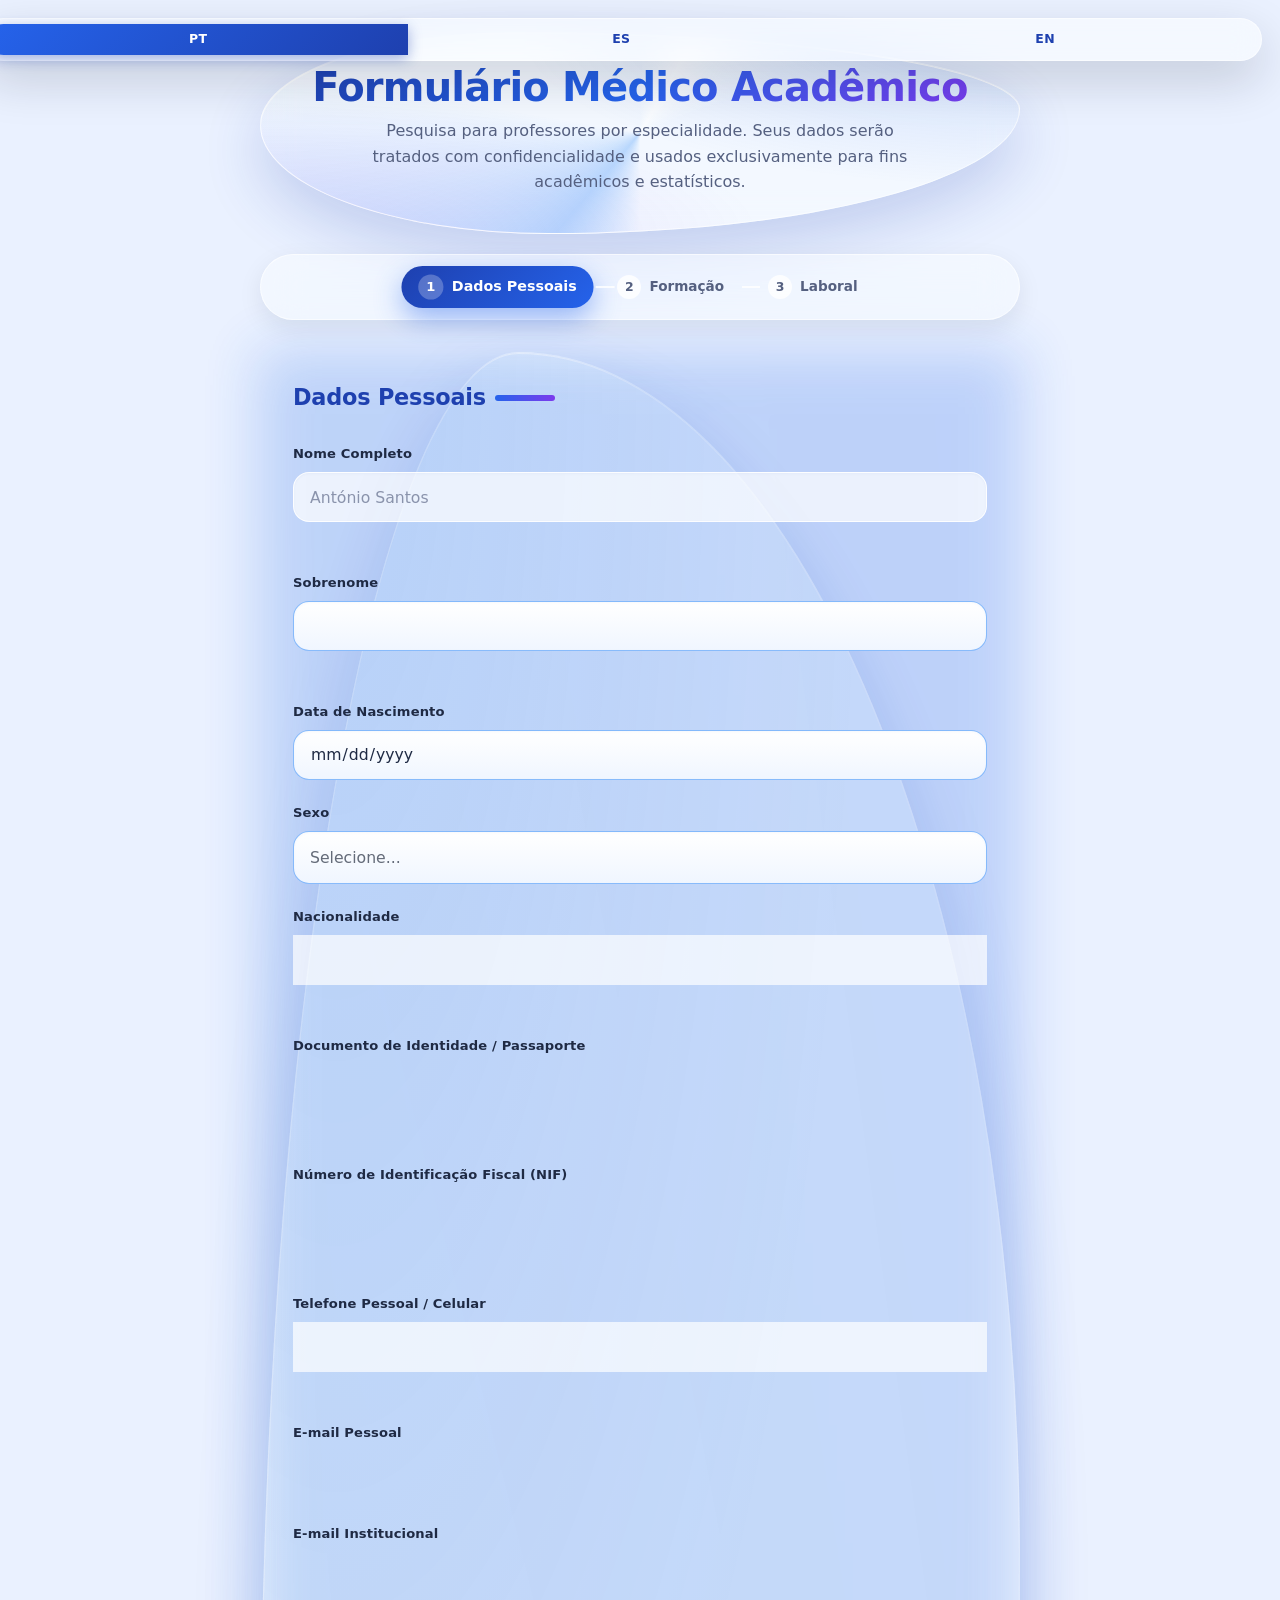
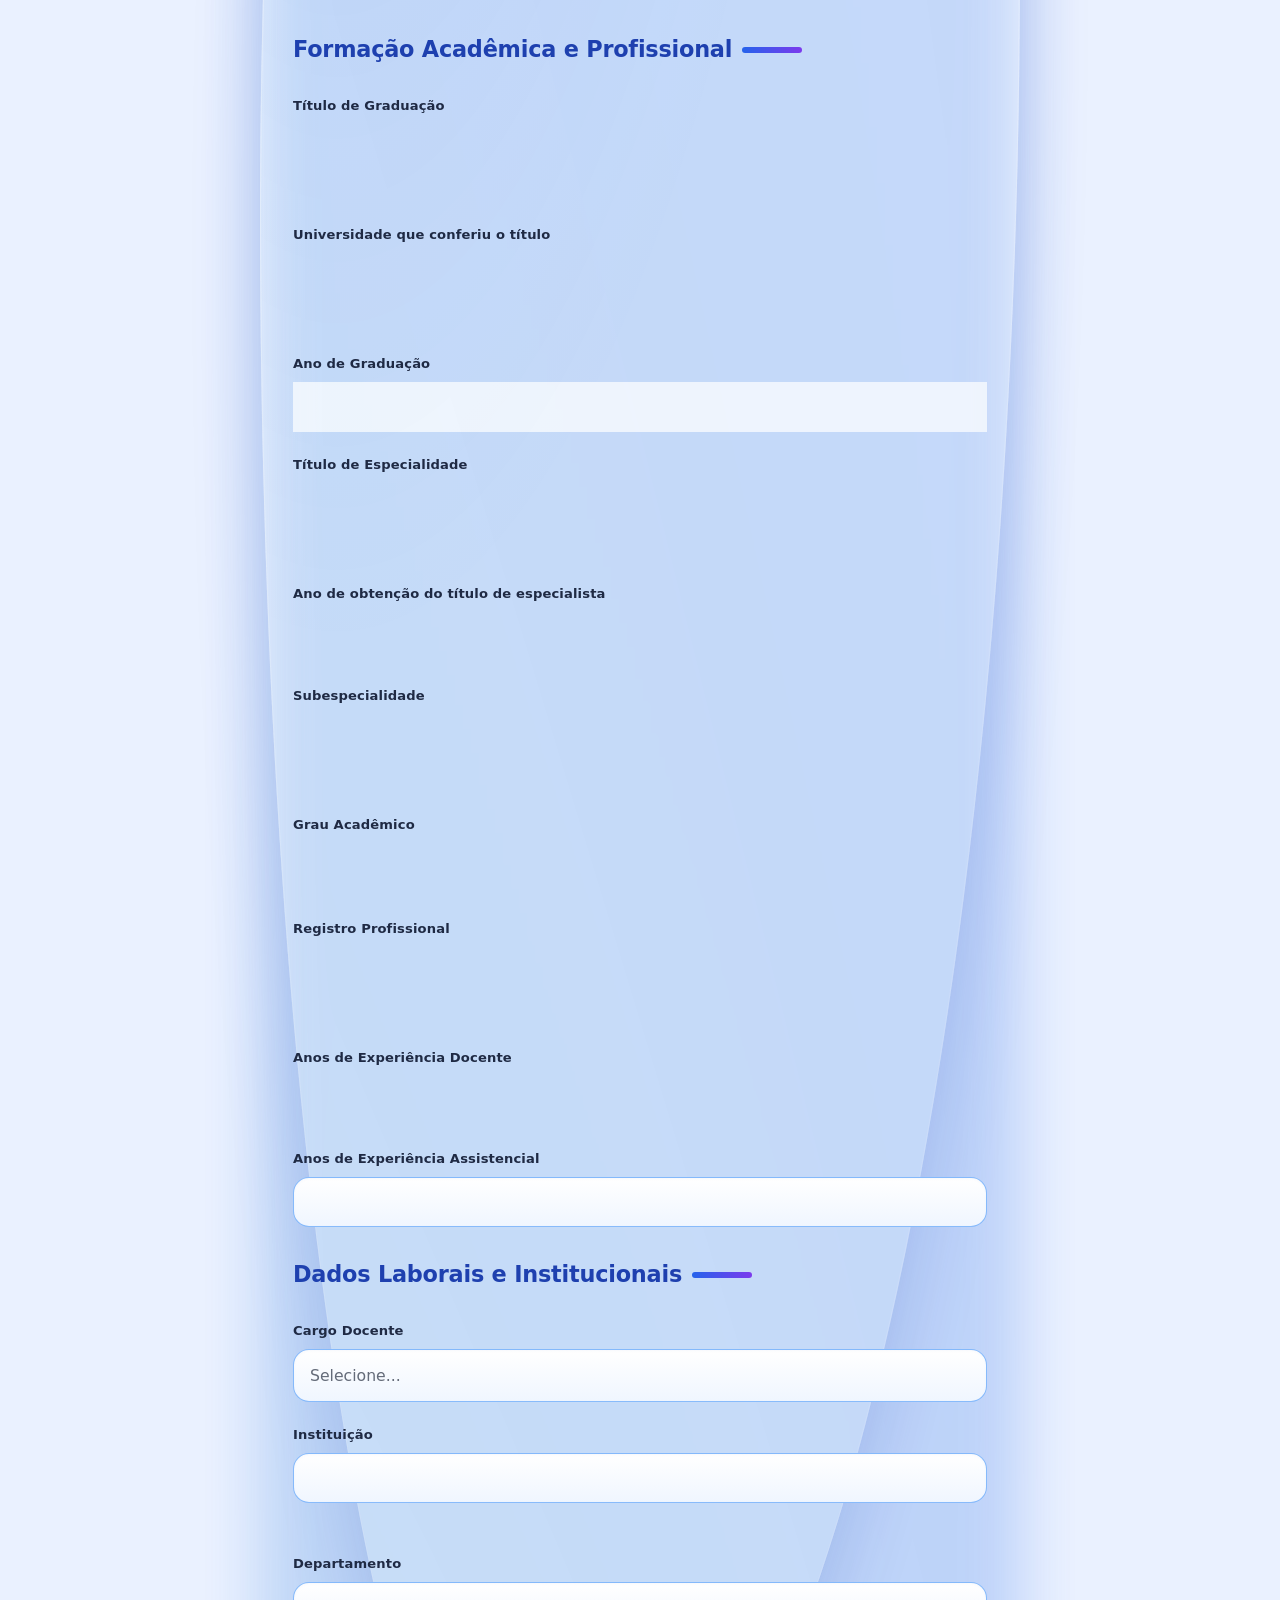
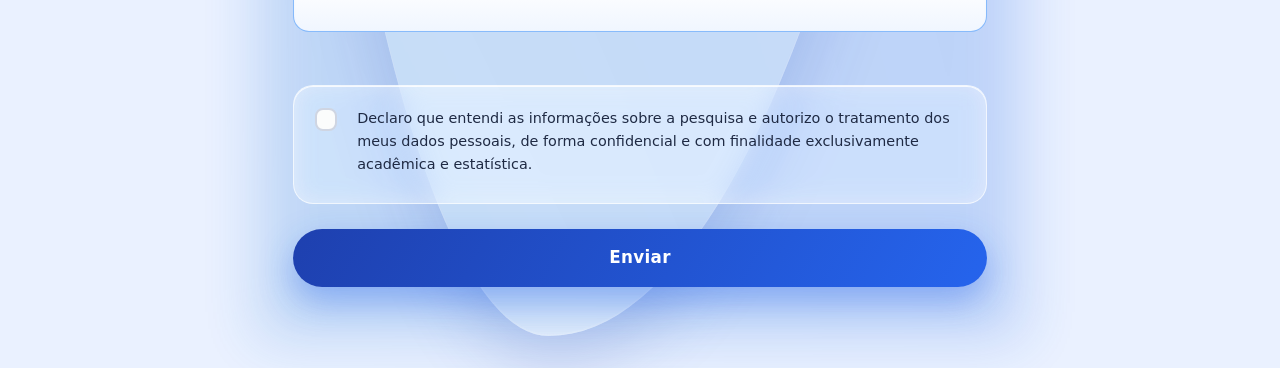
==== commit 7ff21837: "Fix deploy: arranque serverless, export postgres, JWT admin" ====
--- a/index.html
+++ b/index.html
@@ -207,12 +207,12 @@
             </form>
         </main>
     </div>
-    <script>
-        // URL base del backend. Dejar vacío en producción (Vercel sirve el
-        // API en el mismo dominio bajo /api/*). Para desarrollo local con el
-        // backend en localhost, apuntar a esta URL:
-        //   window.FORMULARIO_API_URL = "http://localhost:8000";
-    </script>
+    <!--
+        URL base del backend. Dejar vacío en producción (Vercel sirve la
+        API en el mismo dominio bajo /api/*). Para desarrollo local con el
+        backend en localhost, apuntar window.FORMULARIO_API_URL desde la
+        consola del navegador, p. ej. "http://localhost:8000".
+    -->
     <script src="app.js"></script>
 </body>
 </html>
--- a/style.css
+++ b/style.css
@@ -36,6 +36,7 @@
     /* Tipografía */
     --font-sans: 'Inter', system-ui, -apple-system, 'Segoe UI', Roboto,
         'Helvetica Neue', Arial, sans-serif;
+    --font-wheight: 400;
 
     /* Revisión (compatibilidad con clases existentes) */
     --color-primario: #2563EB;
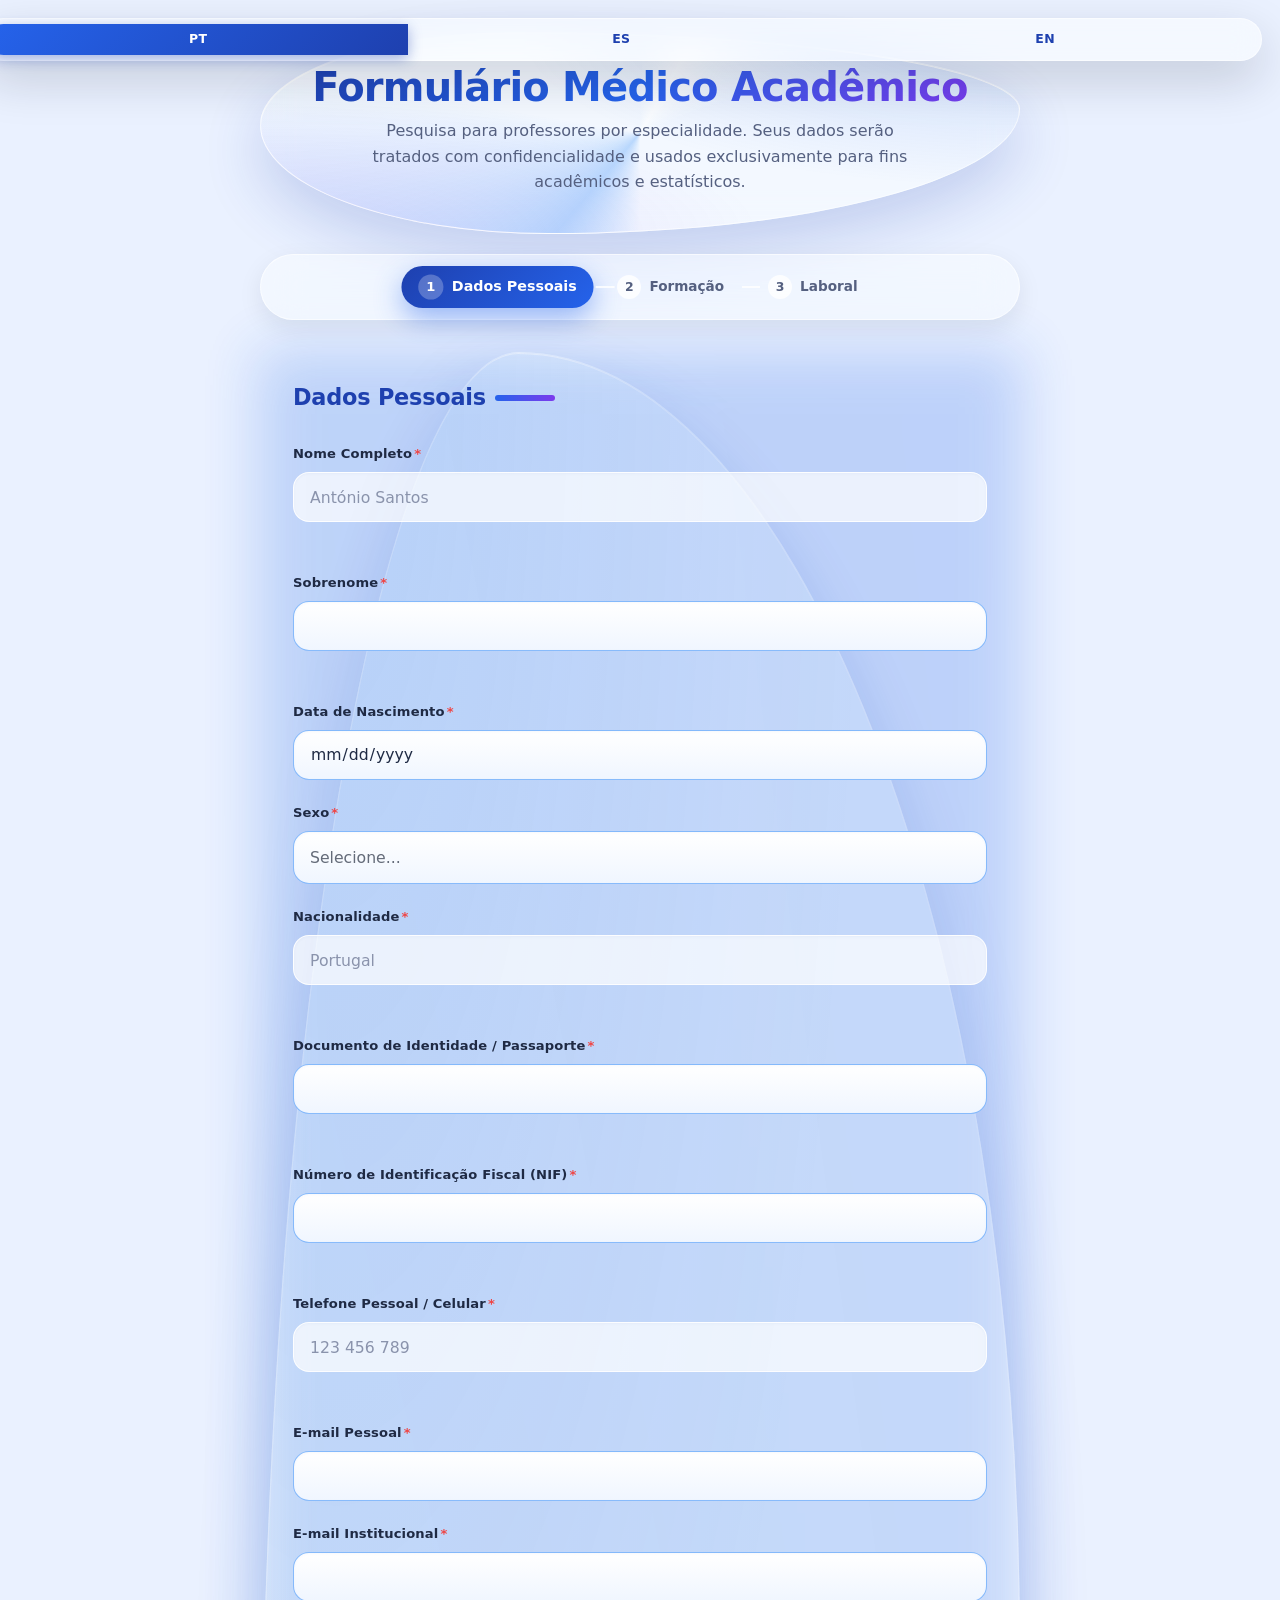
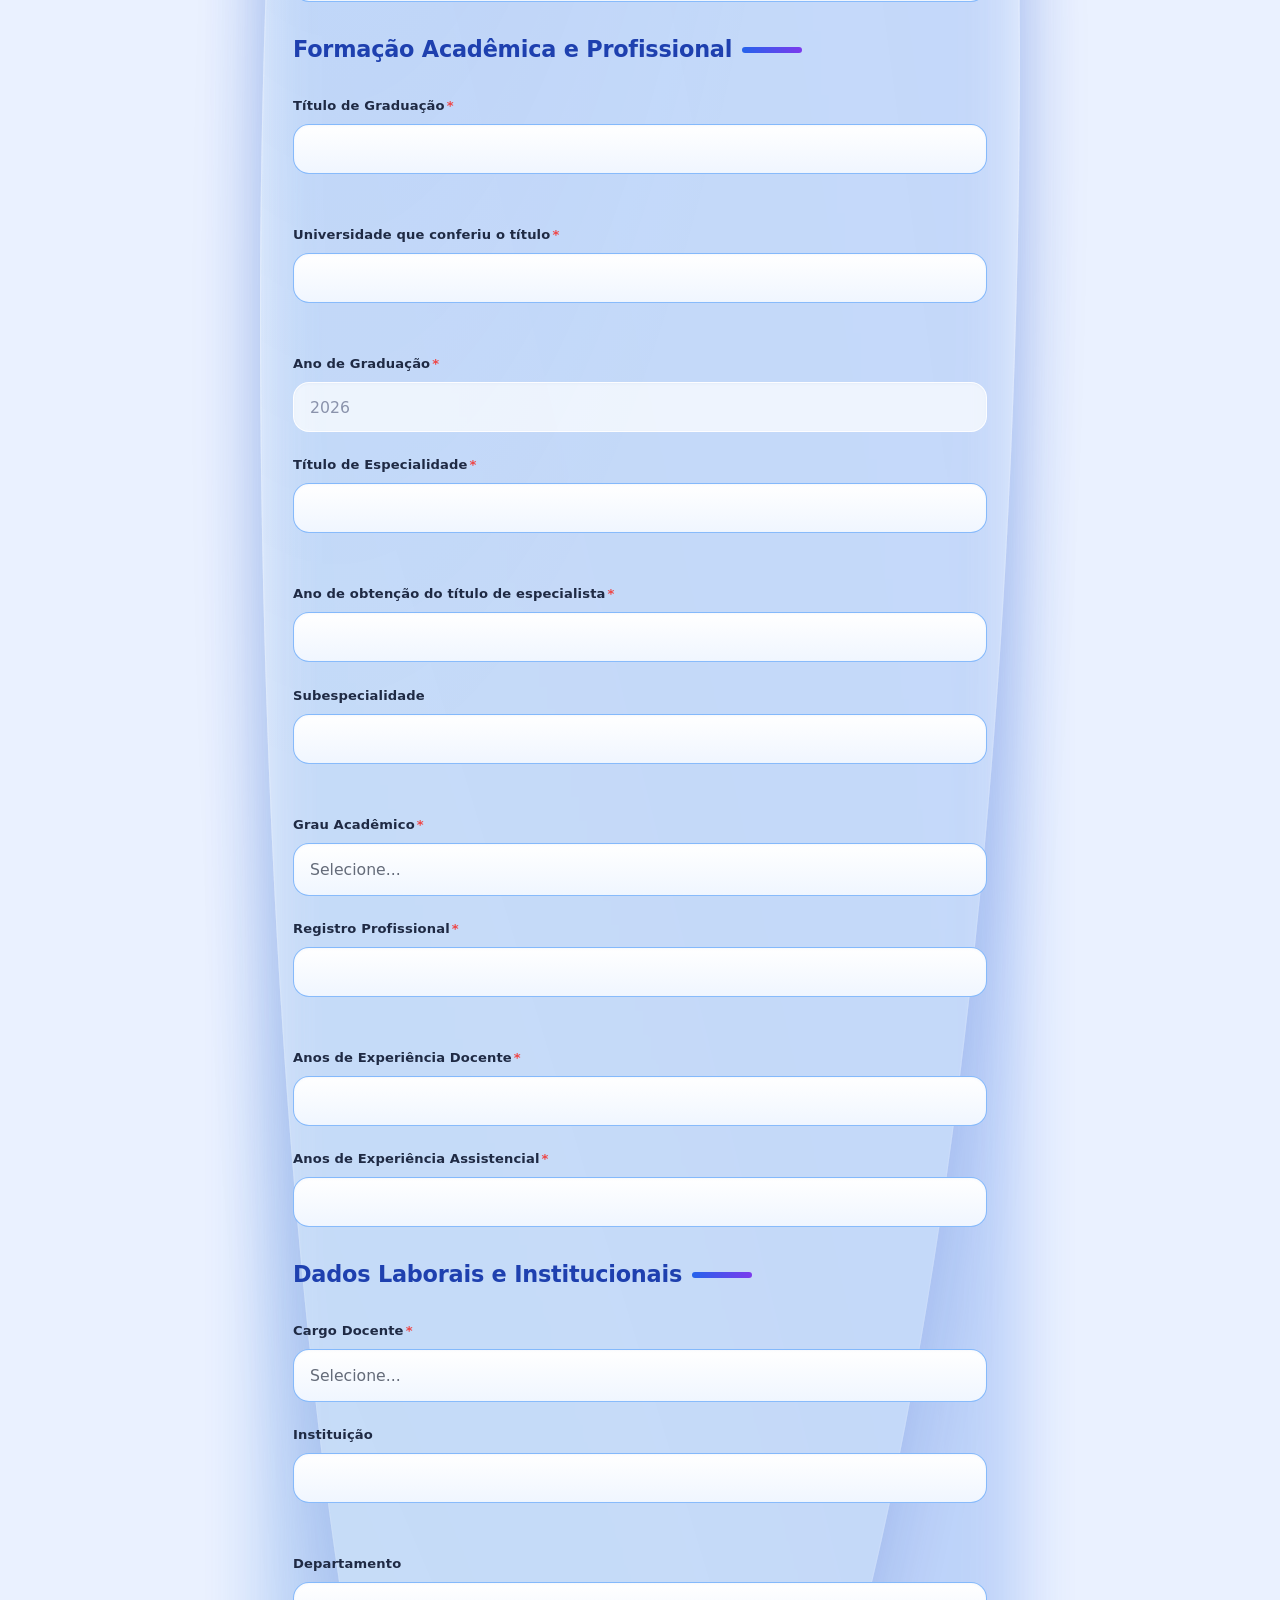
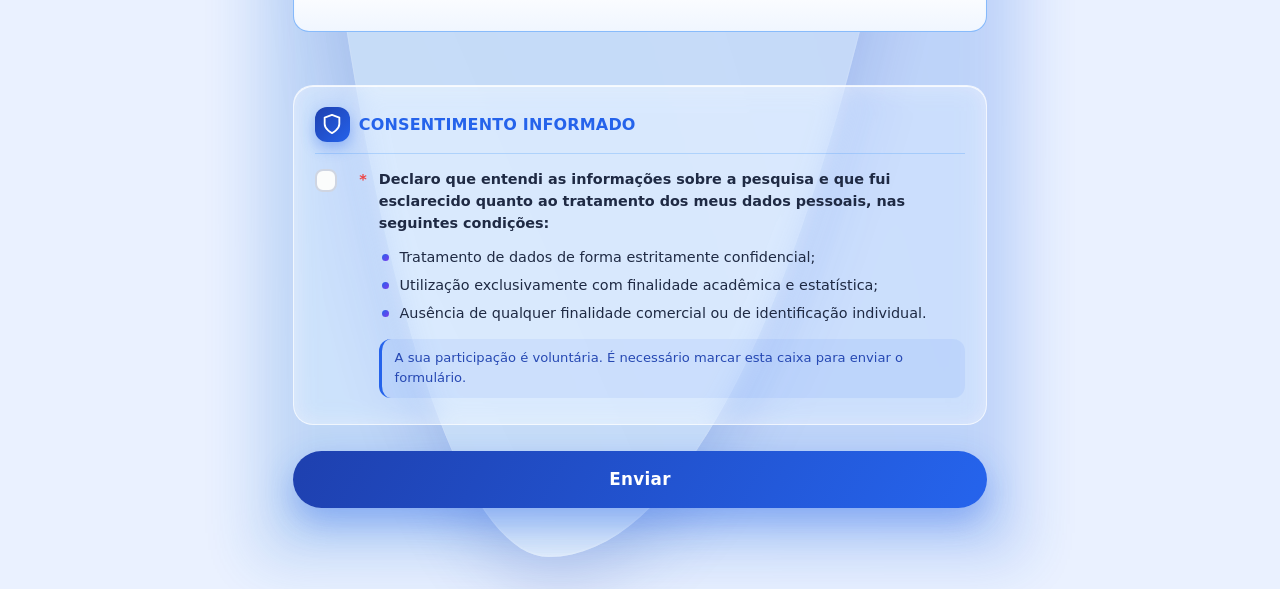
==== commit 6b75d365: "Fix validacion frontend: * obligatorios, marcado rojo + scroll, 404 sin detalles en backend" ====
--- a/index.html
+++ b/index.html
@@ -193,9 +193,23 @@
 
                 <!-- ==== Consentimento informado ==== -->
                 <div class="campo consentimiento">
+                    <div class="consentimiento-cabecera">
+                        <span class="consentimiento-icono" aria-hidden="true">
+                            <svg viewBox="0 0 24 24" width="22" height="22" fill="none" stroke="currentColor" stroke-width="2" stroke-linecap="round" stroke-linejoin="round"><path d="M12 22s8-4 8-10V5l-8-3-8 3v7c0 6 8 10 8 10z"/></svg>
+                        </span>
+                        <span class="consentimiento-titulo" data-i18n="consentimientoTitulo">Consentimento Informado</span>
+                    </div>
                     <label class="etiqueta-consentimiento">
                         <input type="checkbox" id="consentimiento" name="consentimiento" value="aceito" required>
-                        <span data-i18n="consentimiento">Declaro que entendi as informações sobre a pesquisa e autorizo o tratamento dos meus dados pessoais, de forma confidencial e com finalidade exclusivamente acadêmica e estatística.</span>
+                        <span class="consentimiento-texto">
+                            <strong data-i18n="consentimientoLead">Declaro que entendi as informações sobre a pesquisa e que fui esclarecido quanto ao tratamento dos meus dados pessoais, nas seguintes condições:</strong>
+                            <span class="consentimiento-itens">
+                                <span data-i18n="consentimientoI1">Tratamento de dados de forma estritamente confidencial;</span>
+                                <span data-i18n="consentimientoI2">Utilização exclusivamente com finalidade acadêmica e estatística;</span>
+                                <span data-i18n="consentimientoI3">Ausência de qualquer finalidade comercial ou de identificação individual.</span>
+                            </span>
+                            <span class="consentimiento-obrigatorio" data-i18n="consentimientoObrigatorio">A sua participação é voluntária. É necessário marcar esta caixa para enviar o formulário.</span>
+                        </span>
                     </label>
                 </div>
 
--- a/style.css
+++ b/style.css
@@ -532,6 +532,23 @@
     animation: agitar 0.35s ease;
 }
 
+/* Indicador de campo obligatorio */
+.requerido {
+    color: var(--color-error);
+    font-weight: 700;
+    margin-left: 2px;
+}
+
+/* Error visible en el bloque de consentimiento */
+.consentimiento input[type="checkbox"].invalido {
+    outline: 2px solid var(--color-error);
+    outline-offset: 2px;
+}
+
+.consentimiento input.invalido ~ .consentimiento-texto {
+    color: var(--color-error);
+}
+
 @keyframes agitar {
     0%, 100% { transform: translateX(0); }
     25% { transform: translateX(-5px); }
@@ -595,6 +612,105 @@
     accent-color: var(--color-azul-2);
     flex-shrink: 0;
     border-radius: 8px;
+}
+
+.consentimiento-cabecera {
+    display: flex;
+    align-items: center;
+    gap: 0.55rem;
+    margin-bottom: 0.85rem;
+    padding-bottom: 0.7rem;
+    border-bottom: 1px solid rgba(96, 165, 250, 0.35);
+}
+
+.consentimiento-icono {
+    display: inline-flex;
+    align-items: center;
+    justify-content: center;
+    width: 2.2rem;
+    height: 2.2rem;
+    border-radius: 12px;
+    color: #ffffff;
+    background: linear-gradient(135deg, var(--color-azul-1), var(--color-azul-2));
+    box-shadow: 0 6px 14px rgba(37, 99, 235, 0.35);
+    flex-shrink: 0;
+}
+
+.consentimiento-titulo {
+    font-size: 1rem;
+    font-weight: 800;
+    letter-spacing: 0.01em;
+    color: var(--color-azul-2);
+    text-transform: uppercase;
+}
+
+.etiqueta-consentimiento {
+    display: flex;
+    align-items: flex-start;
+    gap: 0.75rem;
+    font-size: 0.9rem;
+    line-height: 1.55;
+    color: var(--color-texto);
+    cursor: pointer;
+}
+
+.consentimiento-texto {
+    display: flex;
+    flex-direction: column;
+    gap: 0.7rem;
+}
+
+.consentimiento-texto > strong {
+    font-weight: 700;
+}
+
+.consentimiento-itens {
+    display: flex;
+    flex-direction: column;
+    gap: 0.35rem;
+    padding-left: 0.2rem;
+}
+
+.consentimiento-itens > span {
+    position: relative;
+    padding-left: 1.1rem;
+}
+
+.consentimiento-itens > span::before {
+    content: "";
+    position: absolute;
+    left: 0;
+    top: 0.55em;
+    width: 0.45rem;
+    height: 0.45rem;
+    border-radius: 50%;
+    background: linear-gradient(135deg, var(--color-azul-2), #7C3AED);
+}
+
+.consentimiento-itens b {
+    font-weight: 700;
+    color: var(--color-azul-2);
+}
+
+.consentimiento-obrigatorio {
+    margin-top: 0.25rem;
+    padding: 0.55rem 0.8rem;
+    border-radius: 12px;
+    background: rgba(37, 99, 235, 0.08);
+    border-left: 3px solid var(--color-azul-2);
+    font-size: 0.82rem;
+    color: rgba(30, 64, 175, 0.95);
+}
+
+.consentimiento.invalido {
+    border-color: #dc2626;
+    box-shadow: 0 0 0 4px rgba(220, 38, 38, 0.12);
+}
+
+.consentimiento.invalido .consentimiento-obrigatorio {
+    background: rgba(220, 38, 38, 0.08);
+    border-left-color: #dc2626;
+    color: #b91c1c;
 }
 
 /* ---------- 7. Botón enviar (morphing pill) ---------- */
